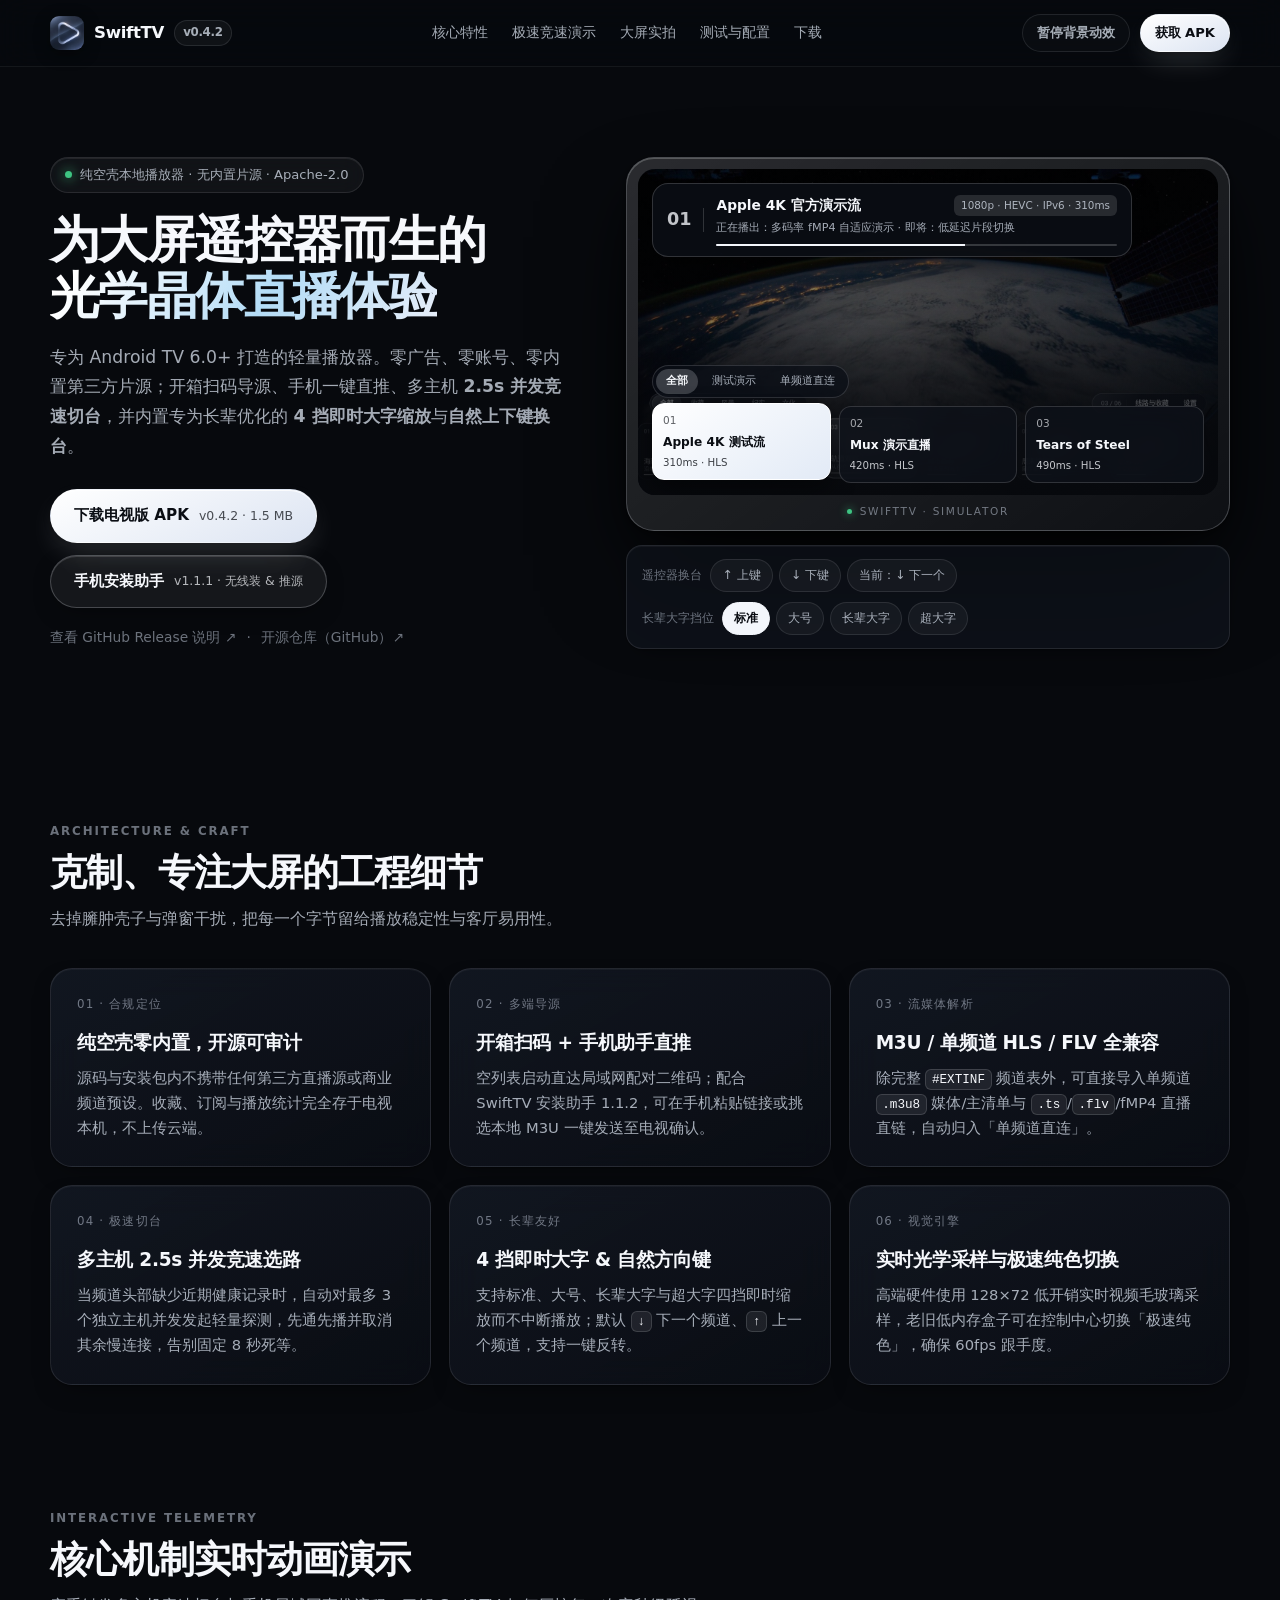
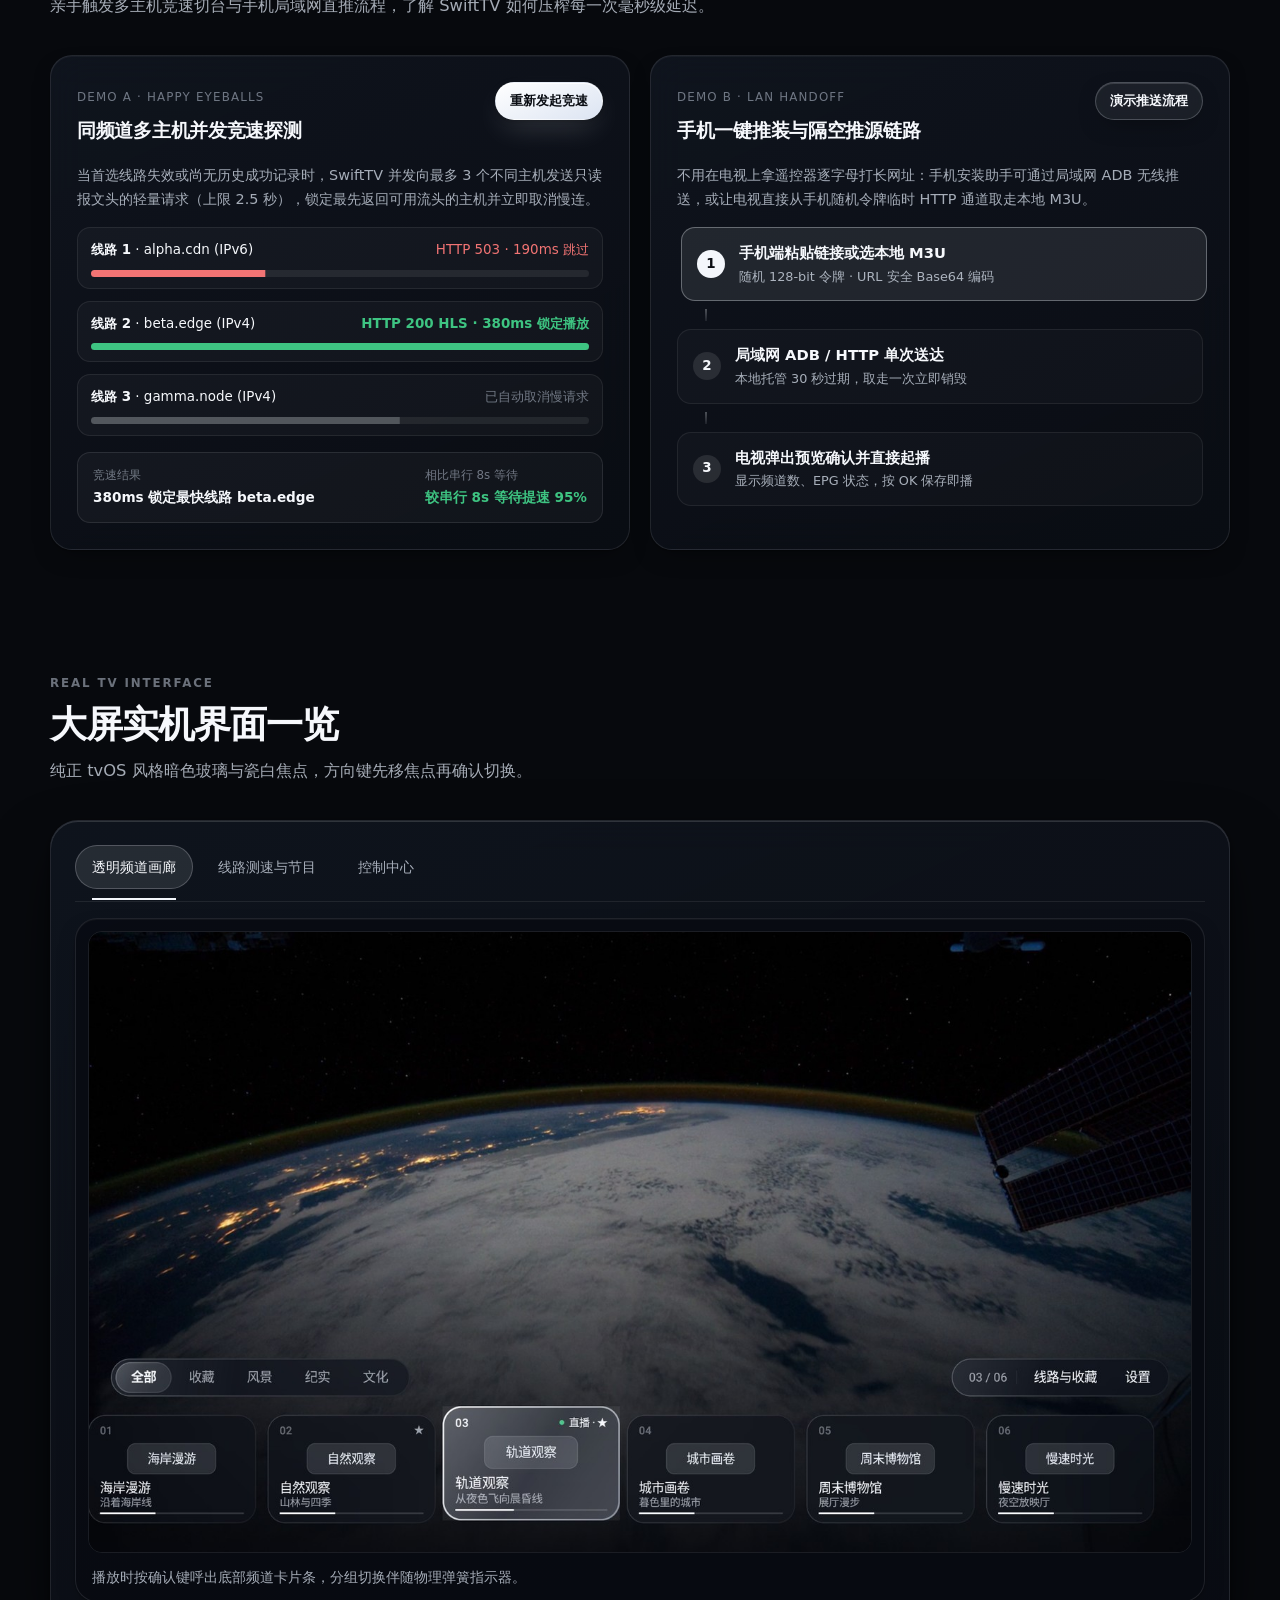
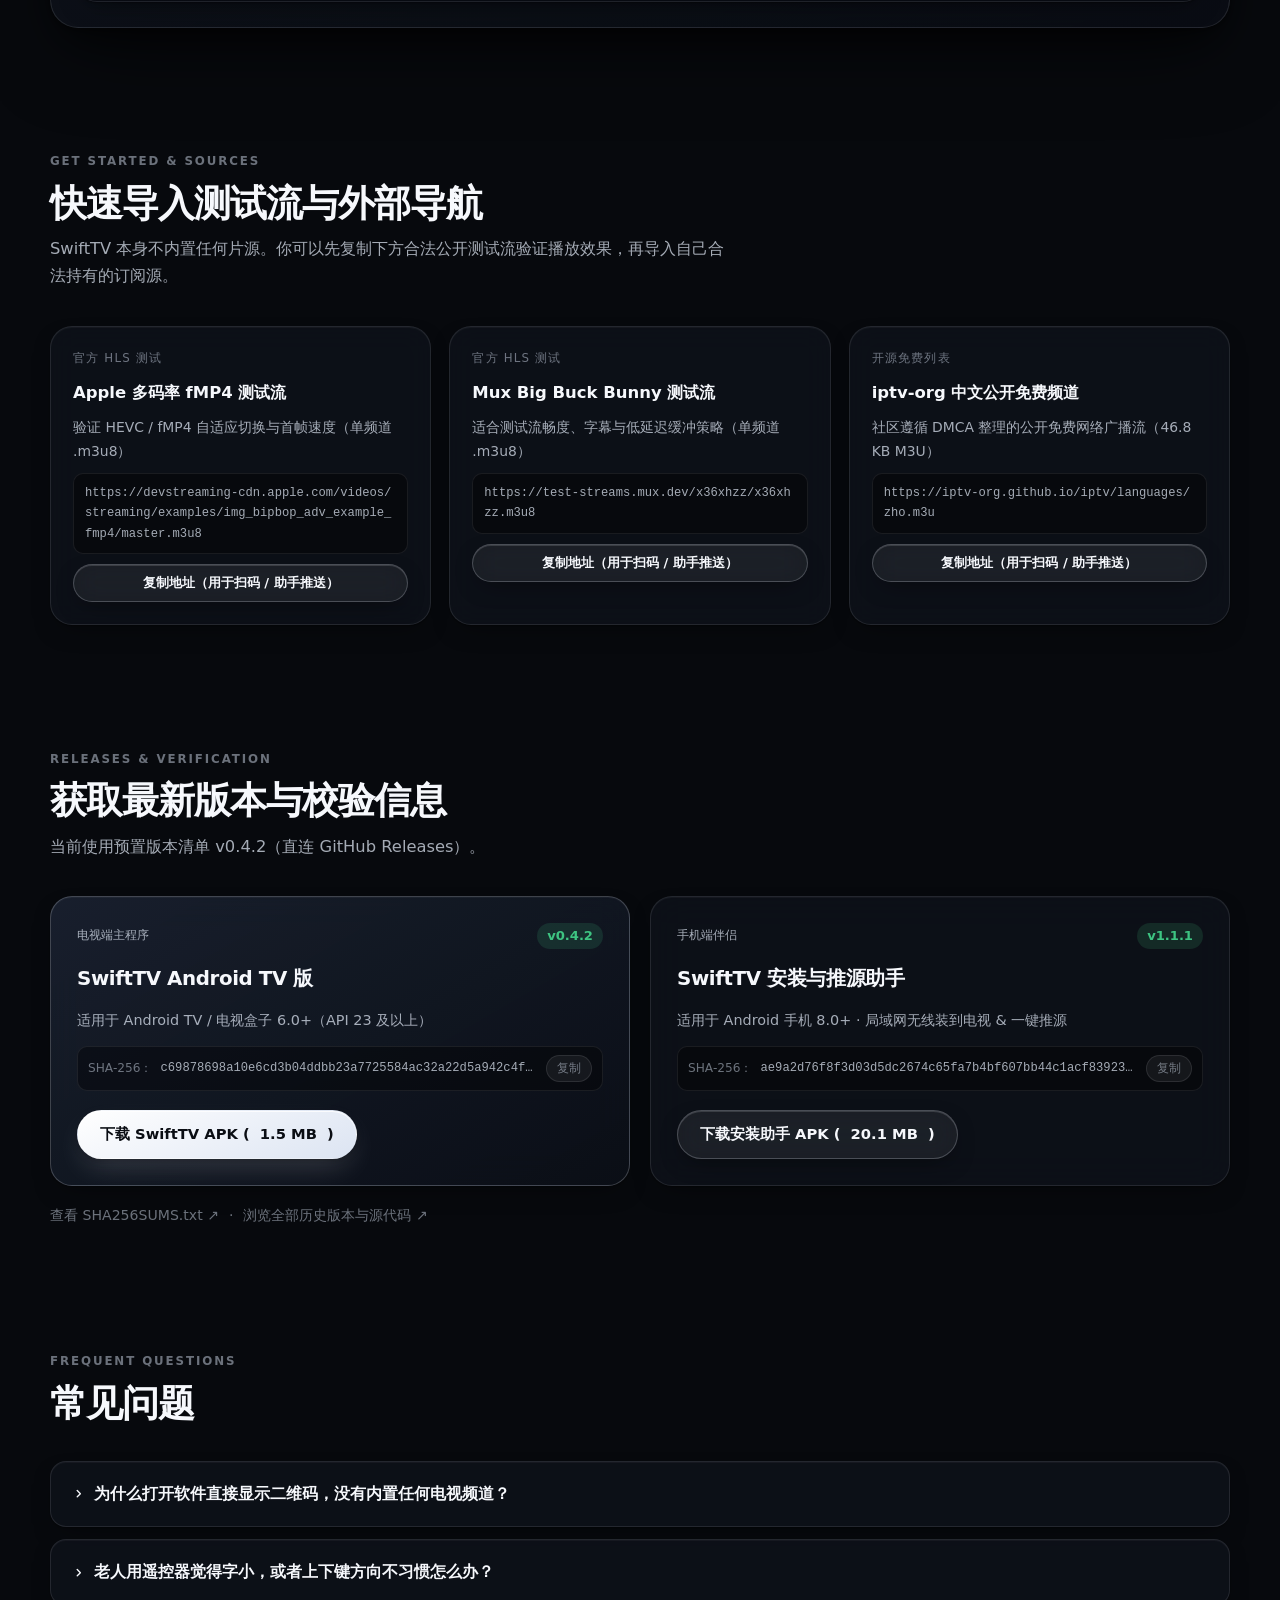
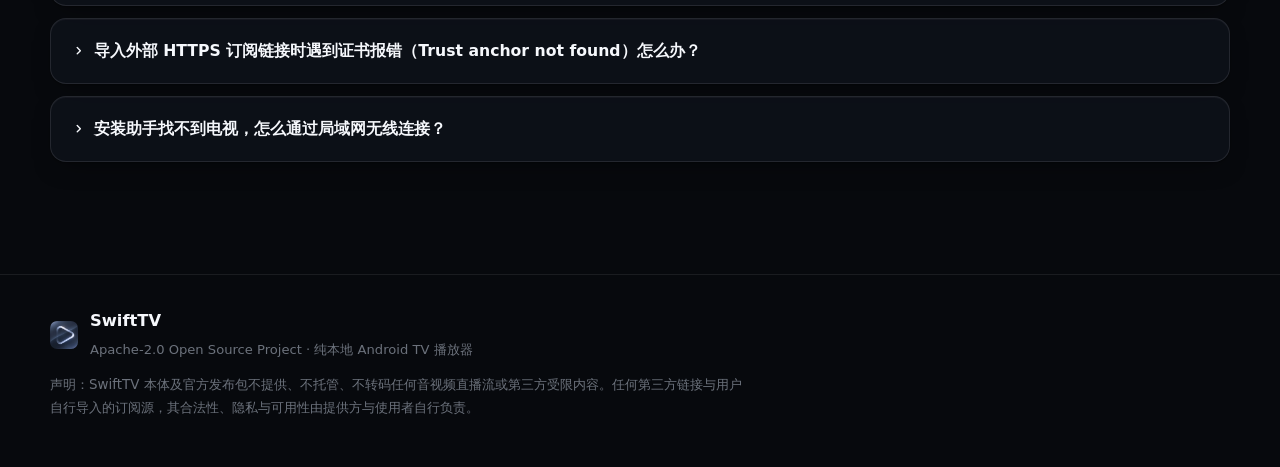
==== index.html @ 730e3c15 "Publish SwiftTV official website (v0.4.2)" ====
<!DOCTYPE html>
<html lang="zh-CN">
<head>
  <meta charset="UTF-8">
  <meta name="viewport" content="width=device-width, initial-scale=1.0">
  <meta name="color-scheme" content="dark">
  <title>SwiftTV · 纯净轻量 Android TV 直播播放器</title>
  <meta name="description" content="SwiftTV 是一款专为电视遥控器设计的纯本地 Android TV 播放器（Apache-2.0），不内置任何片源。支持开箱扫码导源、手机安装助手一键推送、单频道 HLS 与并发竞速极速切台、4 挡长辈大字实时缩放。">
  <link rel="icon" type="image/png" href="assets/img/logo.png">
  <link rel="stylesheet" href="assets/style.css">
</head>
<body>
  <a class="skip-link" href="#main">跳到正文</a>

  <!-- Ambient optical backdrop (compositor-only, subtle film grain + slow aurora, pausable via #motionToggle) -->
  <div class="ambient" aria-hidden="true">
    <div class="ambient-horizon"></div>
    <div class="ambient-grid"></div>
    <div class="orb orb-a"></div>
    <div class="orb orb-b"></div>
    <div class="ambient-noise"></div>
  </div>

  <!-- Shrinking Frosted Top Navigation -->
  <header class="topbar" id="topbar">
    <div class="container topbar-inner">
      <a class="brand" href="#top" aria-label="SwiftTV 首页">
        <img class="brand-logo" src="assets/img/logo.png" width="34" height="34" alt="SwiftTV 标志">
        <span class="brand-name">SwiftTV</span>
        <span class="brand-tag" id="navVersionTag">v0.4.2</span>
      </a>

      <nav class="nav-links" aria-label="主导航">
        <a href="#features">核心特性</a>
        <a href="#engine">极速竞速演示</a>
        <a href="#showcase">大屏实拍</a>
        <a href="#sources">测试与配置</a>
        <a href="#downloads">下载</a>
      </nav>

      <div class="topbar-actions">
        <button type="button" class="btn-ghost btn-sm" id="motionToggle">暂停背景动效</button>
        <a class="btn-porcelain btn-sm sheen-btn magnetic" id="navDownloadBtn" href="#downloads">获取 APK</a>
      </div>
    </div>
  </header>

  <main id="main">
    <!-- Hero + Live Interactive TV Simulator -->
    <section class="hero container" id="top">
      <div class="hero-copy">
        <div class="pill-badge" data-stagger="0">
          <span class="signal-dot" aria-hidden="true"></span>
          <span>纯空壳本地播放器 · 无内置片源 · Apache-2.0</span>
        </div>

        <h1 data-stagger="1">
          为大屏遥控器而生的<br>
          <span class="text-crystal">光学晶体直播体验</span>
        </h1>

        <p class="hero-lead" data-stagger="2">
          专为 Android TV 6.0+ 打造的轻量播放器。零广告、零账号、零内置第三方片源；开箱扫码导源、手机一键直推、多主机 <strong>2.5s 并发竞速切台</strong>，并内置专为长辈优化的 <strong>4 挡即时大字缩放</strong>与<strong>自然上下键换台</strong>。
        </p>

        <div class="hero-cta" data-stagger="3">
          <a class="btn-porcelain btn-lg sheen-btn magnetic" id="heroTvDownload" href="https://github.com/morangse/SwiftTV/releases/download/v0.4.2/SwiftTV-0.4.2.apk">
            <span>下载电视版 APK</span>
            <span class="btn-meta" id="heroTvMeta">v0.4.2 · 1.5 MB</span>
          </a>
          <a class="btn-crystal btn-lg magnetic" id="heroInstallerDownload" href="https://github.com/morangse/SwiftTV/releases/download/v0.4.2/SwiftTV-Installer-1.1.2.apk">
            <span>手机安装助手</span>
            <span class="btn-meta" id="heroInstallerMeta">v1.1.2 · 无线装 &amp; 推源</span>
          </a>
        </div>

        <div class="hero-meta-links" data-stagger="4">
          <a id="heroReleaseLink" href="https://github.com/morangse/SwiftTV/releases/tag/v0.4.2" target="_blank" rel="noopener noreferrer">查看 GitHub Release 说明 ↗</a>
          <span aria-hidden="true">·</span>
          <a href="https://github.com/morangse/SwiftTV" target="_blank" rel="noopener noreferrer">开源仓库（GitHub）↗</a>
        </div>
      </div>

      <!-- Interactive Live TV Cinema Stage -->
      <div class="hero-stage-wrap" data-stagger="5">
        <div class="tv-bezel spotlight-surface tilt-stage" role="region" aria-label="SwiftTV 实时大屏交互模拟器">
          <div class="spotlight-layer" aria-hidden="true"></div>
          <div class="tv-screen" id="tvScreen">
            <img
              class="tv-backdrop-img"
              src="assets/img/channel-gallery.jpg"
              width="1560"
              height="878"
              fetchpriority="high"
              alt="SwiftTV 在 Android TV 播放演示视频时呈现的半透明磨砂界面">
            <div class="tv-scrim" aria-hidden="true"></div>

            <!-- Simulated Live HUD Capsule -->
            <div class="sim-hud" id="simHud" data-font="standard">
              <div class="sim-hud-num" id="simNum">01</div>
              <div class="sim-hud-divider" aria-hidden="true"></div>
              <div class="sim-hud-body">
                <div class="sim-hud-top">
                  <strong class="sim-hud-name" id="simName">Apple 4K 官方演示流</strong>
                  <span class="sim-spec" id="simSpec">1080p · HEVC · IPv6 · 310ms</span>
                </div>
                <div class="sim-hud-sub" id="simProg">正在播出：多码率 fMP4 自适应演示 · 即将：低延迟片段切换</div>
                <div class="sim-progress-track" aria-hidden="true">
                  <div class="sim-progress-fill" id="simProgressFill"></div>
                </div>
              </div>
            </div>

            <!-- Simulated Mini Channel Ribbon -->
            <div class="sim-ribbon" id="simRibbon" data-font="standard">
              <div class="sim-tabs" aria-hidden="true">
                <span class="sim-tab active">全部</span>
                <span>测试演示</span>
                <span>单频道直连</span>
              </div>
              <div class="sim-cards" id="simCards" role="list" aria-label="模拟频道卡片">
                <button type="button" class="sim-card active" data-ch="0">
                  <span class="sim-card-num">01</span>
                  <span class="sim-card-title">Apple 4K 测试流</span>
                  <span class="sim-card-meta">310ms · HLS</span>
                </button>
                <button type="button" class="sim-card" data-ch="1">
                  <span class="sim-card-num">02</span>
                  <span class="sim-card-title">Mux 演示直播</span>
                  <span class="sim-card-meta">420ms · HLS</span>
                </button>
                <button type="button" class="sim-card" data-ch="2">
                  <span class="sim-card-num">03</span>
                  <span class="sim-card-title">Tears of Steel</span>
                  <span class="sim-card-meta">490ms · HLS</span>
                </button>
              </div>
            </div>
          </div>

          <div class="tv-chin" aria-hidden="true">
            <span class="tv-led"></span>
            <span class="tv-brand-mark">SWIFTTV · SIMULATOR</span>
          </div>
        </div>

        <!-- Live Interactive Telemetry Control Deck -->
        <div class="sim-controls" aria-label="模拟器控制面板">
          <div class="sim-ctrl-group">
            <span class="ctrl-label">遥控器换台</span>
            <div class="btn-row">
              <button type="button" class="ctrl-btn" id="simKeyUp" title="模拟遥控器上键">↑ 上键</button>
              <button type="button" class="ctrl-btn" id="simKeyDown" title="模拟遥控器下键">↓ 下键</button>
              <button type="button" class="ctrl-btn subtle" id="simDirToggle">当前：↓ 下一个</button>
            </div>
          </div>

          <div class="sim-ctrl-group">
            <span class="ctrl-label">长辈大字挡位</span>
            <div class="btn-row" role="group" aria-label="选择模拟界面字体大小">
              <button type="button" class="ctrl-btn active" data-font-btn="standard">标准</button>
              <button type="button" class="ctrl-btn" data-font-btn="large">大号</button>
              <button type="button" class="ctrl-btn" data-font-btn="elderly">长辈大字</button>
              <button type="button" class="ctrl-btn" data-font-btn="xlarge">超大字</button>
            </div>
          </div>
        </div>
      </div>
    </section>

    <!-- Bento Grid Features with Pointer Spotlight Reveal -->
    <section class="section container" id="features">
      <div class="section-head" data-reveal>
        <span class="eyebrow">ARCHITECTURE &amp; CRAFT</span>
        <h2>克制、专注大屏的工程细节</h2>
        <p>去掉臃肿壳子与弹窗干扰，把每一个字节留给播放稳定性与客厅易用性。</p>
      </div>

      <div class="bento-grid" id="bentoGrid">
        <article class="bento-card spotlight-surface" data-reveal style="--reveal-delay: 0ms">
          <div class="spotlight-layer" aria-hidden="true"></div>
          <div class="card-index">01 · 合规定位</div>
          <h3>纯空壳零内置，开源可审计</h3>
          <p>源码与安装包内不携带任何第三方直播源或商业频道预设。收藏、订阅与播放统计完全存于电视本机，不上传云端。</p>
        </article>

        <article class="bento-card spotlight-surface" data-reveal style="--reveal-delay: 60ms">
          <div class="spotlight-layer" aria-hidden="true"></div>
          <div class="card-index">02 · 多端导源</div>
          <h3>开箱扫码 + 手机助手直推</h3>
          <p>空列表启动直达局域网配对二维码；配合 SwiftTV 安装助手 1.1.2，可在手机粘贴链接或挑选本地 M3U 一键发送至电视确认。</p>
        </article>

        <article class="bento-card spotlight-surface" data-reveal style="--reveal-delay: 120ms">
          <div class="spotlight-layer" aria-hidden="true"></div>
          <div class="card-index">03 · 流媒体解析</div>
          <h3>M3U / 单频道 HLS / FLV 全兼容</h3>
          <p>除完整 <code class="inline-code">#EXTINF</code> 频道表外，可直接导入单频道 <code class="inline-code">.m3u8</code> 媒体/主清单与 <code class="inline-code">.ts</code>/<code class="inline-code">.flv</code>/fMP4 直播直链，自动归入「单频道直连」。</p>
        </article>

        <article class="bento-card spotlight-surface" data-reveal style="--reveal-delay: 180ms">
          <div class="spotlight-layer" aria-hidden="true"></div>
          <div class="card-index">04 · 极速切台</div>
          <h3>多主机 2.5s 并发竞速选路</h3>
          <p>当频道头部缺少近期健康记录时，自动对最多 3 个独立主机并发发起轻量探测，先通先播并取消其余慢连接，告别固定 8 秒死等。</p>
        </article>

        <article class="bento-card spotlight-surface" data-reveal style="--reveal-delay: 240ms">
          <div class="spotlight-layer" aria-hidden="true"></div>
          <div class="card-index">05 · 长辈友好</div>
          <h3>4 挡即时大字 &amp; 自然方向键</h3>
          <p>支持标准、大号、长辈大字与超大字四挡即时缩放而不中断播放；默认 <kbd class="inline-kbd">↓</kbd> 下一个频道、<kbd class="inline-kbd">↑</kbd> 上一个频道，支持一键反转。</p>
        </article>

        <article class="bento-card spotlight-surface" data-reveal style="--reveal-delay: 300ms">
          <div class="spotlight-layer" aria-hidden="true"></div>
          <div class="card-index">06 · 视觉引擎</div>
          <h3>实时光学采样与极速纯色切换</h3>
          <p>高端硬件使用 128×72 低开销实时视频毛玻璃采样，老旧低内存盒子可在控制中心切换「极速纯色」，确保 60fps 跟手度。</p>
        </article>
      </div>
    </section>

    <!-- Interactive Telemetry Tech Demos -->
    <section class="section container" id="engine">
      <div class="section-head" data-reveal>
        <span class="eyebrow">INTERACTIVE TELEMETRY</span>
        <h2>核心机制实时动画演示</h2>
        <p>亲手触发多主机竞速切台与手机局域网直推流程，了解 SwiftTV 如何压榨每一次毫秒级延迟。</p>
      </div>

      <div class="tech-grid">
        <!-- Demo A: Parallel Race Failover -->
        <div class="tech-card spotlight-surface" data-reveal style="--reveal-delay: 0ms">
          <div class="spotlight-layer" aria-hidden="true"></div>
          <div class="tech-card-head">
            <div>
              <span class="card-index">DEMO A · HAPPY EYEBALLS</span>
              <h3>同频道多主机并发竞速探测</h3>
            </div>
            <button type="button" class="btn-porcelain btn-sm sheen-btn" id="runRaceBtn">重新发起竞速</button>
          </div>
          <p class="tech-desc">当首选线路失效或尚无历史成功记录时，SwiftTV 并发向最多 3 个不同主机发送只读报文头的轻量请求（上限 2.5 秒），锁定最先返回可用流头的主机并立即取消慢连。</p>

          <div class="race-lanes" id="raceLanes" aria-live="polite">
            <div class="race-lane" data-host="host1">
              <div class="lane-meta">
                <span><strong>线路 1</strong> · alpha.cdn (IPv6)</span>
                <span class="lane-status" id="laneStatus0">待触发</span>
              </div>
              <div class="lane-bar"><div class="lane-fill" id="laneFill0"></div></div>
            </div>
            <div class="race-lane" data-host="host2">
              <div class="lane-meta">
                <span><strong>线路 2</strong> · beta.edge (IPv4)</span>
                <span class="lane-status" id="laneStatus1">待触发</span>
              </div>
              <div class="lane-bar"><div class="lane-fill" id="laneFill1"></div></div>
            </div>
            <div class="race-lane" data-host="host3">
              <div class="lane-meta">
                <span><strong>线路 3</strong> · gamma.node (IPv4)</span>
                <span class="lane-status" id="laneStatus2">待触发</span>
              </div>
              <div class="lane-bar"><div class="lane-fill" id="laneFill2"></div></div>
            </div>
          </div>

          <div class="race-summary" id="raceSummary">
            <div><span>竞速结果</span><strong id="raceResultText">点击右上角演示 2.5s 并发测通</strong></div>
            <div><span>相比串行 8s 等待</span><strong class="emerald" id="raceSavedText">最多省下 7s+</strong></div>
          </div>
        </div>

        <!-- Demo B: Phone-to-TV Wireless Push Flow -->
        <div class="tech-card spotlight-surface" data-reveal style="--reveal-delay: 90ms">
          <div class="spotlight-layer" aria-hidden="true"></div>
          <div class="tech-card-head">
            <div>
              <span class="card-index">DEMO B · LAN HANDOFF</span>
              <h3>手机一键推装与隔空推源链路</h3>
            </div>
            <button type="button" class="btn-crystal btn-sm" id="runPushBtn">演示推送流程</button>
          </div>
          <p class="tech-desc">不用在电视上拿遥控器逐字母打长网址：手机安装助手可通过局域网 ADB 无线推送，或让电视直接从手机随机令牌临时 HTTP 通道取走本地 M3U。</p>

          <div class="handoff-steps" id="handoffSteps">
            <div class="handoff-node active" data-step="0">
              <span class="node-num">1</span>
              <div>
                <strong>手机端粘贴链接或选本地 M3U</strong>
                <span>随机 128-bit 令牌 · URL 安全 Base64 编码</span>
              </div>
            </div>
            <div class="handoff-connector" aria-hidden="true"><div class="packet-pulse" id="packetPulse"></div></div>
            <div class="handoff-node" data-step="1">
              <span class="node-num">2</span>
              <div>
                <strong>局域网 ADB / HTTP 单次送达</strong>
                <span>本地托管 30 秒过期，取走一次立即销毁</span>
              </div>
            </div>
            <div class="handoff-connector" aria-hidden="true"></div>
            <div class="handoff-node" data-step="2">
              <span class="node-num">3</span>
              <div>
                <strong>电视弹出预览确认并直接起播</strong>
                <span>显示频道数、EPG 状态，按 OK 保存即播</span>
              </div>
            </div>
          </div>
        </div>
      </div>
    </section>

    <!-- Real TV Screenshots Showcase with Spotlight Border + 3D Depth Tilt -->
    <section class="section container" id="showcase">
      <div class="section-head" data-reveal>
        <span class="eyebrow">REAL TV INTERFACE</span>
        <h2>大屏实机界面一览</h2>
        <p>纯正 tvOS 风格暗色玻璃与瓷白焦点，方向键先移焦点再确认切换。</p>
      </div>

      <div class="showcase-shell" data-reveal>
        <div class="showcase-tabs" role="tablist" aria-label="界面实拍视图切换">
          <button type="button" class="tab-btn" role="tab" aria-selected="true" id="tab-gallery" data-panel="panel-gallery">透明频道画廊</button>
          <button type="button" class="tab-btn" role="tab" aria-selected="false" id="tab-details" data-panel="panel-details">线路测速与节目</button>
          <button type="button" class="tab-btn" role="tab" aria-selected="false" id="tab-control" data-panel="panel-control">控制中心</button>
        </div>

        <div class="showcase-panels">
          <div class="showcase-panel is-active" role="tabpanel" id="panel-gallery" aria-labelledby="tab-gallery" tabindex="0">
            <figure class="showcase-frame spotlight-surface tilt-stage">
              <div class="spotlight-layer" aria-hidden="true"></div>
              <div class="showcase-media">
                <img src="assets/img/channel-gallery.jpg" width="1560" height="878" loading="lazy" alt="SwiftTV 底部半透明频道画廊实拍">
              </div>
              <figcaption>播放时按确认键呼出底部频道卡片条，分组切换伴随物理弹簧指示器。</figcaption>
            </figure>
          </div>
          <div class="showcase-panel" role="tabpanel" id="panel-details" aria-labelledby="tab-details" hidden="until-found">
            <figure class="showcase-frame spotlight-surface tilt-stage">
              <div class="spotlight-layer" aria-hidden="true"></div>
              <div class="showcase-media">
                <img src="assets/img/channel-details.jpg" width="1560" height="878" fetchpriority="low" loading="lazy" alt="SwiftTV 频道线路状态与手动测速界面">
              </div>
              <figcaption>查看同一频道下的 IPv6 / IPv4 备用线路健康度，支持一键静音逐条测速与收藏。</figcaption>
            </figure>
          </div>
          <div class="showcase-panel" role="tabpanel" id="panel-control" aria-labelledby="tab-control" hidden="until-found">
            <figure class="showcase-frame spotlight-surface tilt-stage">
              <div class="spotlight-layer" aria-hidden="true"></div>
              <div class="showcase-media">
                <img src="assets/img/control-center.jpg" width="1560" height="878" fetchpriority="low" loading="lazy" alt="SwiftTV 右侧控制中心设置界面">
              </div>
              <figcaption>集中管理路由策略、上下键方向、长辈大字挡位、手机扫码入口、EPG 与脱敏诊断。</figcaption>
            </figure>
          </div>
        </div>
      </div>
    </section>

    <!-- Sources, Official Test Streams & Configurable External Portal -->
    <section class="section container" id="sources">
      <div class="section-head" data-reveal>
        <span class="eyebrow">GET STARTED &amp; SOURCES</span>
        <h2>快速导入测试流与外部导航</h2>
        <p>SwiftTV 本身不内置任何片源。你可以先复制下方合法公开测试流验证播放效果，再导入自己合法持有的订阅源。</p>
      </div>

      <div class="streams-grid" id="streamsGrid"></div>

      <!-- External Portal Slot (Rendered cleanly from site-config.js when configured) -->
      <div id="externalPortalMount"></div>
    </section>

    <!-- Dynamic GitHub Releases Download Center -->
    <section class="section container" id="downloads">
      <div class="section-head" data-reveal>
        <span class="eyebrow">RELEASES &amp; VERIFICATION</span>
        <h2>获取最新版本与校验信息</h2>
        <p id="releaseStatusNote">正在从 GitHub Releases 核对最新公开版本…</p>
      </div>

      <div class="download-grid">
        <div class="download-card featured spotlight-surface" data-reveal style="--reveal-delay: 0ms">
          <div class="spotlight-layer" aria-hidden="true"></div>
          <div class="dl-head">
            <span class="dl-tag" id="dlTvTag">电视端主程序</span>
            <span class="dl-ver" id="dlTvVersion">v0.4.2</span>
          </div>
          <h3>SwiftTV Android TV 版</h3>
          <p class="dl-req">适用于 Android TV / 电视盒子 6.0+（API 23 及以上）</p>
          <div class="dl-checksum">
            <span>SHA-256：</span>
            <code id="dlTvSha">c69878698a10e6cd3b04ddbb23a7725584ac32a22d5a942c4f4a16f5f702dafb</code>
            <button type="button" class="copy-mini" id="copyTvSha">复制</button>
          </div>
          <div class="dl-actions">
            <a class="btn-porcelain sheen-btn magnetic" id="dlTvBtn" href="https://github.com/morangse/SwiftTV/releases/download/v0.4.2/SwiftTV-0.4.2.apk">下载 SwiftTV APK (<span id="dlTvSize">1.5 MB</span>)</a>
          </div>
        </div>

        <div class="download-card spotlight-surface" data-reveal style="--reveal-delay: 90ms">
          <div class="spotlight-layer" aria-hidden="true"></div>
          <div class="dl-head">
            <span class="dl-tag">手机端伴侣</span>
            <span class="dl-ver" id="dlInstVersion">v1.1.2</span>
          </div>
          <h3>SwiftTV 安装与推源助手</h3>
          <p class="dl-req">适用于 Android 手机 8.0+ · 局域网无线装到电视 &amp; 一键推源</p>
          <div class="dl-checksum">
            <span>SHA-256：</span>
            <code id="dlInstSha">ae9a2d76f8f3d03d5dc2674c65fa7b4bf607bb44c1acf83923b36a1214e3cb1e</code>
            <button type="button" class="copy-mini" id="copyInstSha">复制</button>
          </div>
          <div class="dl-actions">
            <a class="btn-crystal magnetic" id="dlInstBtn" href="https://github.com/morangse/SwiftTV/releases/download/v0.4.2/SwiftTV-Installer-1.1.2.apk">下载安装助手 APK (<span id="dlInstSize">20.1 MB</span>)</a>
          </div>
        </div>
      </div>

      <div class="checksum-bar" data-reveal>
        <a id="dlChecksumsLink" href="https://github.com/morangse/SwiftTV/releases/download/v0.4.2/SHA256SUMS.txt" target="_blank" rel="noopener noreferrer">查看 SHA256SUMS.txt ↗</a>
        <span aria-hidden="true">·</span>
        <a id="dlAllReleasesLink" href="https://github.com/morangse/SwiftTV/releases" target="_blank" rel="noopener noreferrer">浏览全部历史版本与源代码 ↗</a>
      </div>
    </section>

    <!-- Accessible FAQ Accordion -->
    <section class="section container accordion" id="faq" aria-labelledby="faq-heading">
      <div class="section-head" data-reveal>
        <span class="eyebrow">FREQUENT QUESTIONS</span>
        <h2 id="faq-heading">常见问题</h2>
      </div>

      <div class="faq-list" data-reveal>
        <details>
          <summary>为什么打开软件直接显示二维码，没有内置任何电视频道？</summary>
          <div class="faq-body">
            自 SwiftTV 0.4.0 起软件严格保持纯本地空壳播放器定位，不内置、不预置、不分发任何第三方源。你可以手机连接同一 Wi-Fi 扫屏幕二维码，或使用「SwiftTV 安装助手」直接把自己的 M3U / .m3u8 源推送到电视。
          </div>
        </details>

        <details>
          <summary>老人用遥控器觉得字小，或者上下键方向不习惯怎么办？</summary>
          <div class="faq-body">
            按菜单键或画廊右上角进入「控制中心 → 播放与画面体验」，可以直接把「界面字体大小」调成「大号 / 长辈大字 / 超大字」（即时生效不断播），也能在「上下键换台方向」一键切换 <kbd class="inline-kbd">↓</kbd> / <kbd class="inline-kbd">↑</kbd> 顺序。
          </div>
        </details>

        <details>
          <summary>导入外部 HTTPS 订阅链接时遇到证书报错（Trust anchor not found）怎么办？</summary>
          <div class="faq-body">
            这常见于年份较久的 Android 6–9 电视固件系统缺少较新的公共根证书（如 Let's Encrypt），或电视系统时间未自动同步。建议先确认电视日期时间准确，或直接在手机端下载该 <code class="inline-code">.m3u</code> 后通过配对页面的「本地 M3U 文件」上传给电视。
          </div>
        </details>

        <details>
          <summary>安装助手找不到电视，怎么通过局域网无线连接？</summary>
          <div class="faq-body">
            请确认手机和电视在同一局域网且路由器关闭了 AP 隔离；然后在电视「设置 → 关于 → 连续点击版本号 7 次」进入开发者选项并开启「USB 调试 / 网络调试」。Android 11+ 电视还可使用安装助手里的「无线调试配对」输入 6 位配对码直连。
          </div>
        </details>
      </div>
    </section>
  </main>

  <footer class="footer">
    <div class="container footer-inner">
      <div class="footer-brand">
        <img src="assets/img/logo.png" width="28" height="28" loading="lazy" alt="SwiftTV">
        <div>
          <strong>SwiftTV</strong>
          <span>Apache-2.0 Open Source Project · 纯本地 Android TV 播放器</span>
        </div>
      </div>
      <p class="footer-legal">
        声明：SwiftTV 本体及官方发布包不提供、不托管、不转码任何音视频直播流或第三方受限内容。任何第三方链接与用户自行导入的订阅源，其合法性、隐私与可用性由提供方与使用者自行负责。
      </p>
    </div>
  </footer>

  <div class="toast" id="toast" role="status" aria-live="polite"></div>

  <script src="site-config.js"></script>
  <script src="assets/app.js"></script>
</body>
</html>
---- assets/style.css ----
/* SwiftTV Obsidian Optical Crystal & Porcelain Studio Design System */
@property --inner-size {
  syntax: "<length-percentage>";
  inherits: true;
  initial-value: 0px;
}

@property --outer-size {
  syntax: "<length-percentage>";
  inherits: true;
  initial-value: 0px;
}

:root {
  --bg: #07090d;
  --bg-elevated: #0d1119;
  --surface: rgba(16, 20, 29, 0.66);
  --surface-strong: rgba(20, 26, 38, 0.84);
  --stroke: rgba(240, 246, 255, 0.1);
  --stroke-strong: rgba(240, 246, 255, 0.22);
  --rim-highlight: rgba(255, 255, 255, 0.14);
  --ink: #f6f8fc;
  --muted: rgba(226, 234, 246, 0.72);
  --subtle: rgba(218, 228, 244, 0.48);
  --porcelain: #f3f6fb;
  --porcelain-ink: #0a0d13;
  --emerald: #3ec482;
  --emerald-soft: rgba(62, 196, 130, 0.15);
  --danger: #f27474;
  --radius-xl: 28px;
  --radius-lg: 22px;
  --radius-md: 16px;
  --radius-pill: 999px;
  --ease-out-expo: cubic-bezier(0.16, 1, 0.3, 1);
  --in-oklab: ;

  /* Layered diffused shadows for realistic elevation */
  --shadow-card:
    0 1px 0 rgba(255, 255, 255, 0.04) inset,
    0 1px 2px rgba(0, 0, 0, 0.36),
    0 10px 26px -12px rgba(0, 0, 0, 0.56);
  --shadow-elevated:
    0 1px 0 var(--rim-highlight) inset,
    0 2px 6px rgba(0, 0, 0, 0.38),
    0 18px 42px -14px rgba(0, 0, 0, 0.68),
    0 36px 84px -24px rgba(0, 0, 0, 0.62);
  --shadow-bezel:
    0 1px 0 rgba(255, 255, 255, 0.22) inset,
    0 2px 6px rgba(0, 0, 0, 0.45),
    0 24px 60px -12px rgba(0, 0, 0, 0.72),
    0 52px 110px -28px rgba(0, 0, 0, 0.76);
}

@supports (background: linear-gradient(in oklab, white, black)) {
  :root {
    --in-oklab: in oklab;
  }
}

*,
*::before,
*::after {
  box-sizing: border-box;
}

html {
  scroll-behavior: smooth;
  scroll-padding-top: 84px;
  background: var(--bg);
  color: var(--ink);
  font-family: -apple-system, BlinkMacSystemFont, "SF Pro Display", "Segoe UI", "PingFang SC", "Microsoft YaHei", system-ui, sans-serif;
  -webkit-font-smoothing: antialiased;
  text-rendering: optimizeLegibility;
}

body {
  margin: 0;
  min-height: 100vh;
  background: var(--bg);
  color: var(--ink);
  font-size: clamp(0.9375rem, 0.9rem + 0.18vw, 1.02rem);
  line-height: 1.68;
  overflow-x: clip;
}

a {
  color: inherit;
  text-decoration: none;
}

button {
  font: inherit;
  color: inherit;
  cursor: pointer;
}

img {
  max-width: 100%;
  height: auto;
  display: block;
}

.inline-code,
.inline-kbd {
  display: inline-block;
  padding: 0.08em 0.44em;
  border-radius: 6px;
  font-size: 0.86em;
  line-height: 1.35;
  background: rgba(244, 248, 255, 0.08);
  border: 1px solid rgba(244, 248, 255, 0.14);
  color: var(--ink);
  font-family: ui-monospace, SFMono-Regular, Menlo, Consolas, monospace;
}

:focus-visible {
  outline: 2px solid var(--porcelain);
  outline-offset: 3px;
}

.skip-link {
  position: absolute;
  left: -9999px;
  top: 8px;
  z-index: 999;
  padding: 10px 16px;
  border-radius: var(--radius-pill);
  background: var(--porcelain);
  color: var(--porcelain-ink);
  font-weight: 600;
}

.skip-link:focus {
  left: 16px;
}

.container {
  width: min(1180px, calc(100% - 40px));
  margin-inline: auto;
}

/* Ambient optical atmosphere: horizon sheen + soft radial glows + ultra-subtle film noise */
.ambient {
  position: fixed;
  inset: 0;
  z-index: -1;
  pointer-events: none;
  overflow: hidden;
  isolation: isolate;
}

.ambient-horizon {
  position: absolute;
  inset: 0;
  background:
    radial-gradient(ellipse 75% 42% at 50% -6%, rgba(168, 216, 244, 0.11), transparent 72%),
    radial-gradient(ellipse 55% 36% at 85% 24%, rgba(62, 196, 130, 0.06), transparent 70%);
}

.ambient-grid {
  position: absolute;
  inset: 0;
  background-image:
    linear-gradient(to right, rgba(240, 246, 255, 0.028) 1px, transparent 1px),
    linear-gradient(to bottom, rgba(240, 246, 255, 0.028) 1px, transparent 1px);
  background-size: 72px 72px;
  mask-image: radial-gradient(ellipse 80% 60% at 50% 18%, black, transparent 78%);
  -webkit-mask-image: radial-gradient(ellipse 80% 60% at 50% 18%, black, transparent 78%);
}

.ambient-noise {
  position: absolute;
  inset: 0;
  opacity: 0.032;
  mix-blend-mode: overlay;
  background-image: url("data:image/svg+xml,%3Csvg xmlns='http://www.w3.org/2000/svg' width='180' height='180' viewBox='0 0 180 180'%3E%3Cfilter id='n'%3E%3CfeTurbulence type='fractalNoise' baseFrequency='0.85' numOctaves='3' stitchTiles='stitch'/%3E%3C/filter%3E%3Crect width='100%25' height='100%25' filter='url(%23n)'/%3E%3C/svg%3E");
}

.orb {
  position: absolute;
  border-radius: 50%;
  filter: blur(96px);
  opacity: 0.36;
  will-change: transform;
}

.orb-a {
  width: 600px;
  height: 440px;
  top: -150px;
  left: -100px;
  background: radial-gradient(circle, rgba(168, 216, 244, 0.22), transparent 70%);
}

.orb-b {
  width: 540px;
  height: 460px;
  top: 10%;
  right: -140px;
  background: radial-gradient(circle, rgba(62, 196, 130, 0.14), transparent 70%);
}

@media (prefers-reduced-motion: no-preference) {
  .orb-a {
    animation: driftA 20s ease-in-out infinite alternate;
  }
  .orb-b {
    animation: driftB 24s ease-in-out infinite alternate;
  }

  /* Subtle decorative scroll parallax on ambient horizon */
  @supports ((animation-timeline: scroll()) and (animation-range: 0% 100%)) {
    @keyframes horizon-parallax {
      from { transform: translate3d(0, 0, 0); }
      to { transform: translate3d(0, -72px, 0); }
    }
    .ambient-horizon {
      animation: horizon-parallax auto linear both;
      animation-timeline: scroll(block root);
      animation-range: 0% 100%;
    }
  }
}

html.motion-paused .orb,
html.motion-paused .ambient-horizon {
  animation-play-state: paused !important;
}

@keyframes driftA {
  from { transform: translate3d(0, 0, 0) scale(1); }
  to { transform: translate3d(54px, 32px, 0) scale(1.06); }
}

@keyframes driftB {
  from { transform: translate3d(0, 0, 0) scale(1); }
  to { transform: translate3d(-48px, 42px, 0) scale(0.95); }
}

/* Shrinking Frosted Topbar */
.topbar {
  position: sticky;
  top: 0;
  z-index: 40;
  backdrop-filter: blur(16px) saturate(135%);
  -webkit-backdrop-filter: blur(16px) saturate(135%);
  background: rgba(7, 9, 13, 0.56);
  border-bottom: 1px solid rgba(255, 255, 255, 0.06);
  transition:
    background-color 0.38s var(--ease-out-expo),
    backdrop-filter 0.38s var(--ease-out-expo),
    border-color 0.38s var(--ease-out-expo),
    box-shadow 0.38s var(--ease-out-expo);
}

.topbar.is-scrolled {
  background: rgba(7, 9, 13, 0.84);
  backdrop-filter: blur(26px) saturate(165%);
  -webkit-backdrop-filter: blur(26px) saturate(165%);
  border-bottom-color: rgba(240, 246, 255, 0.14);
  box-shadow:
    0 1px 0 rgba(255, 255, 255, 0.06) inset,
    0 12px 34px -10px rgba(0, 0, 0, 0.72);
}

.topbar-inner {
  padding: 14px 0;
  display: flex;
  align-items: center;
  justify-content: space-between;
  gap: 16px;
  transition: padding 0.38s var(--ease-out-expo);
}

.topbar.is-scrolled .topbar-inner {
  padding: 9px 0;
}

.brand {
  display: inline-flex;
  align-items: center;
  gap: 10px;
  font-weight: 700;
  letter-spacing: -0.02em;
  flex-shrink: 0;
}

.brand-logo {
  border-radius: 9px;
  box-shadow: 0 4px 16px rgba(0, 0, 0, 0.45);
  transition: transform 0.35s var(--ease-out-expo);
}

.topbar.is-scrolled .brand-logo {
  transform: scale(0.92);
}

.brand-name {
  font-size: 1.04rem;
}

.brand-tag {
  font-size: 0.74rem;
  font-variant-numeric: tabular-nums;
  padding: 2px 8px;
  border-radius: var(--radius-pill);
  border: 1px solid var(--stroke);
  color: var(--muted);
  background: rgba(255, 255, 255, 0.045);
}

.nav-links {
  display: flex;
  align-items: center;
  gap: 24px;
  font-size: 0.89rem;
  color: var(--muted);
}

.nav-links a {
  position: relative;
  padding: 4px 0;
  transition: color 0.24s var(--ease-out-expo);
}

.nav-links a::after {
  content: "";
  position: absolute;
  left: 0;
  right: 0;
  bottom: 0;
  height: 1px;
  background: var(--porcelain);
  transform: scaleX(0);
  transform-origin: center;
  opacity: 0.75;
  transition: transform 0.32s var(--ease-out-expo);
}

.nav-links a:hover {
  color: var(--ink);
}

.nav-links a:hover::after {
  transform: scaleX(1);
}

.topbar-actions {
  display: flex;
  align-items: center;
  gap: 10px;
  flex-shrink: 0;
}

/* Tactile Porcelain & Crystal Buttons + Specular Sheen + Magnetic Pull */
.btn-porcelain,
.btn-crystal,
.btn-ghost {
  position: relative;
  overflow: hidden;
  display: inline-flex;
  align-items: center;
  justify-content: center;
  gap: 10px;
  border-radius: var(--radius-pill);
  font-weight: 600;
  border: 1px solid transparent;
  transform: translate3d(var(--mx, 0px), var(--my, 0px), 0);
  transition:
    transform 0.32s var(--ease-out-expo),
    background-color 0.25s var(--ease-out-expo),
    border-color 0.25s var(--ease-out-expo),
    box-shadow 0.32s var(--ease-out-expo),
    color 0.22s ease;
}

.btn-porcelain {
  background: linear-gradient(155deg var(--in-oklab), #ffffff, #dce4f2);
  color: var(--porcelain-ink);
  box-shadow:
    0 1px 0 rgba(255, 255, 255, 0.8) inset,
    0 2px 6px rgba(0, 0, 0, 0.25),
    0 12px 30px -8px rgba(243, 246, 251, 0.22);
}

.btn-porcelain:hover {
  transform: translate3d(var(--mx, 0px), calc(var(--my, 0px) - 1.5px), 0);
  box-shadow:
    0 1px 0 rgba(255, 255, 255, 0.9) inset,
    0 4px 10px rgba(0, 0, 0, 0.3),
    0 18px 38px -8px rgba(243, 246, 251, 0.3);
}

.sheen-btn::after {
  content: "";
  position: absolute;
  inset: -40% -20%;
  background: linear-gradient(115deg, transparent 36%, rgba(255, 255, 255, 0.55) 50%, transparent 64%);
  transform: translateX(-115%);
  pointer-events: none;
}

@media (prefers-reduced-motion: no-preference) {
  .sheen-btn:hover::after {
    transform: translateX(115%);
    transition: transform 0.72s var(--ease-out-expo);
  }
}

.btn-crystal {
  background: rgba(244, 248, 255, 0.06);
  border-color: var(--stroke-strong);
  color: var(--ink);
  backdrop-filter: blur(14px);
  -webkit-backdrop-filter: blur(14px);
  box-shadow:
    0 1px 0 var(--rim-highlight) inset,
    0 8px 24px -10px rgba(0, 0, 0, 0.52);
}

.btn-crystal:hover {
  background: rgba(244, 248, 255, 0.13);
  border-color: rgba(244, 248, 255, 0.34);
  transform: translate3d(var(--mx, 0px), calc(var(--my, 0px) - 1.5px), 0);
}

.btn-ghost {
  background: rgba(255, 255, 255, 0.02);
  border-color: var(--stroke);
  color: var(--muted);
}

.btn-ghost:hover {
  color: var(--ink);
  border-color: var(--stroke-strong);
  background: rgba(255, 255, 255, 0.05);
}

.btn-porcelain:active,
.btn-crystal:active,
.btn-ghost:active,
.ctrl-btn:active,
.copy-mini:active {
  transform: scale(0.98) !important;
}

.btn-sm {
  padding: 7px 14px;
  font-size: 0.82rem;
}

.btn-lg {
  padding: 13px 23px;
  font-size: 0.95rem;
}

.btn-meta {
  font-size: 0.78rem;
  font-weight: 500;
  opacity: 0.72;
  font-variant-numeric: tabular-nums;
}

@media (prefers-reduced-motion: reduce) {
  .btn-porcelain:hover,
  .btn-crystal:hover,
  .btn-porcelain:active,
  .btn-crystal:active,
  .btn-ghost:active {
    transform: none !important;
  }
}

/* Hero Staggered Entrance + Scroll One-Shot Reveal (progressive enhancement: visible by default without js-motion) */
@media (prefers-reduced-motion: no-preference) {
  html.js-motion [data-stagger] {
    opacity: 0;
    transform: translateY(20px);
    filter: blur(6px);
    transition:
      opacity 0.78s var(--ease-out-expo),
      transform 0.78s var(--ease-out-expo),
      filter 0.78s var(--ease-out-expo);
    transition-delay: calc(var(--stagger-i, 0) * 75ms);
  }

  html.js-motion.hero-ready [data-stagger] {
    opacity: 1;
    transform: translateY(0);
    filter: blur(0);
  }

  html.js-motion [data-reveal] {
    opacity: 0;
    transform: translateY(22px);
    filter: blur(5px);
    transition:
      opacity 0.82s var(--ease-out-expo),
      transform 0.82s var(--ease-out-expo),
      filter 0.82s var(--ease-out-expo);
    transition-delay: var(--reveal-delay, 0ms);
  }

  html.js-motion [data-reveal].is-visible {
    opacity: 1;
    transform: translateY(0);
    filter: blur(0);
  }
}

/* Hero Section */
.hero {
  padding: clamp(54px, 7vw, 92px) 0 clamp(40px, 5vw, 64px);
  display: grid;
  grid-template-columns: minmax(0, 1fr) minmax(0, 1.15fr);
  gap: clamp(30px, 4vw, 52px);
  align-items: center;
}

.pill-badge {
  display: inline-flex;
  align-items: center;
  gap: 8px;
  padding: 6px 14px;
  border-radius: var(--radius-pill);
  border: 1px solid var(--stroke);
  background: rgba(244, 248, 255, 0.045);
  backdrop-filter: blur(12px);
  color: var(--muted);
  font-size: 0.82rem;
  box-shadow: 0 1px 0 rgba(255, 255, 255, 0.08) inset;
}

.signal-dot {
  width: 7px;
  height: 7px;
  border-radius: 50%;
  background: var(--emerald);
  box-shadow: 0 0 12px var(--emerald);
}

.hero h1 {
  margin: 20px 0 18px;
  font-size: clamp(2.05rem, 3.9vw, 3.35rem);
  line-height: 1.12;
  letter-spacing: -0.032em;
  font-weight: 700;
}

.text-crystal {
  background: linear-gradient(125deg var(--in-oklab), #ffffff 8%, #b3dcf6 56%, #e7eef9 100%);
  -webkit-background-clip: text;
  background-clip: text;
  color: transparent;
}

.hero-lead {
  margin: 0 0 28px;
  color: var(--muted);
  font-size: clamp(0.95rem, 0.92rem + 0.28vw, 1.08rem);
  line-height: 1.72;
  max-width: 52ch;
}

.hero-cta {
  display: flex;
  flex-wrap: wrap;
  gap: 12px;
}

.hero-meta-links {
  margin-top: 18px;
  display: flex;
  flex-wrap: wrap;
  gap: 10px;
  font-size: 0.86rem;
  color: var(--subtle);
}

.hero-meta-links a {
  transition: color 0.22s ease;
}

.hero-meta-links a:hover {
  color: var(--ink);
}

/* Interactive TV Cinema Stage + Subtle 3D Tilt */
.hero-stage-wrap {
  display: flex;
  flex-direction: column;
  gap: 14px;
  min-width: 0;
}

.tv-bezel {
  position: relative;
  overflow: hidden;
  border-radius: var(--radius-xl);
  padding: 11px 11px 9px;
  background: linear-gradient(145deg var(--in-oklab), rgba(255, 255, 255, 0.14), rgba(255, 255, 255, 0.03));
  border: 1px solid var(--stroke-strong);
  box-shadow: var(--shadow-bezel);
}

.tilt-stage {
  will-change: transform;
  transform: perspective(1100px) rotateX(var(--rx, 0deg)) rotateY(var(--ry, 0deg)) scale(var(--tilt-scale, 1));
  transition:
    transform 0.42s var(--ease-out-expo),
    border-color 0.28s var(--ease-out-expo),
    box-shadow 0.38s var(--ease-out-expo);
}

.tilt-stage.is-tilting {
  transition:
    transform 0.12s linear,
    border-color 0.28s var(--ease-out-expo),
    box-shadow 0.38s var(--ease-out-expo);
}

.tv-screen {
  position: relative;
  aspect-ratio: 16 / 9;
  border-radius: 17px;
  overflow: hidden;
  background: #0a0e16;
  box-shadow: 0 0 0 1px rgba(255, 255, 255, 0.08) inset;
}

.tv-backdrop-img {
  position: absolute;
  inset: 0;
  width: 100%;
  height: 100%;
  object-fit: cover;
  filter: brightness(0.74) saturate(1.08);
  transition: transform 0.6s var(--ease-out-expo);
}

.tv-bezel:hover .tv-backdrop-img {
  transform: scale(1.018);
}

.tv-scrim {
  position: absolute;
  inset: 0;
  background: linear-gradient(180deg, rgba(7, 9, 13, 0.18) 0%, rgba(7, 9, 13, 0.34) 52%, rgba(7, 9, 13, 0.88) 100%);
  pointer-events: none;
}

/* Live HUD Simulator inside TV */
.sim-hud {
  --sim-scale: 1;
  position: absolute;
  top: 14px;
  left: 14px;
  right: 14px;
  max-width: min(480px, calc(100% - 28px));
  display: flex;
  align-items: center;
  gap: 12px;
  padding: 10px 14px;
  border-radius: 16px;
  background: rgba(12, 16, 24, 0.78);
  backdrop-filter: blur(18px);
  -webkit-backdrop-filter: blur(18px);
  border: 1px solid rgba(255, 255, 255, 0.16);
  box-shadow: 0 10px 26px rgba(0, 0, 0, 0.44);
  transition: transform 0.28s var(--ease-out-expo);
}

.sim-hud[data-font="large"],
.sim-ribbon[data-font="large"] { --sim-scale: 1.15; }
.sim-hud[data-font="elderly"],
.sim-ribbon[data-font="elderly"] { --sim-scale: 1.3; }
.sim-hud[data-font="xlarge"],
.sim-ribbon[data-font="xlarge"] { --sim-scale: 1.45; }

.sim-hud-num {
  font-size: calc(1.1rem * var(--sim-scale));
  font-weight: 700;
  font-variant-numeric: tabular-nums;
  color: rgba(246, 248, 252, 0.78);
}

.sim-hud-divider {
  width: 1px;
  height: 24px;
  background: rgba(255, 255, 255, 0.16);
}

.sim-hud-body {
  min-width: 0;
  flex: 1;
}

.sim-hud-top {
  display: flex;
  align-items: center;
  justify-content: space-between;
  gap: 8px;
}

.sim-hud-name {
  font-size: calc(0.86rem * var(--sim-scale));
  white-space: nowrap;
  overflow: hidden;
  text-overflow: ellipsis;
}

.sim-spec {
  font-size: calc(0.65rem * var(--sim-scale));
  padding: 2px 7px;
  border-radius: 6px;
  background: rgba(255, 255, 255, 0.12);
  color: var(--muted);
  white-space: nowrap;
  font-variant-numeric: tabular-nums;
}

.sim-hud-sub {
  margin-top: 2px;
  font-size: calc(0.7rem * var(--sim-scale));
  color: var(--muted);
  white-space: nowrap;
  overflow: hidden;
  text-overflow: ellipsis;
}

.sim-progress-track {
  margin-top: 6px;
  height: 2px;
  border-radius: 2px;
  background: rgba(255, 255, 255, 0.18);
  overflow: hidden;
}

.sim-progress-fill {
  width: 62%;
  height: 100%;
  background: var(--porcelain);
}

/* Simulated Channel Cards Ribbon */
.sim-ribbon {
  --sim-scale: 1;
  position: absolute;
  left: 14px;
  right: 14px;
  bottom: 12px;
  display: flex;
  flex-direction: column;
  gap: 8px;
}

.sim-tabs {
  display: inline-flex;
  align-self: flex-start;
  gap: 4px;
  padding: 3px;
  border-radius: var(--radius-pill);
  background: rgba(12, 16, 24, 0.74);
  border: 1px solid rgba(255, 255, 255, 0.14);
  font-size: calc(0.7rem * var(--sim-scale));
}

.sim-tabs span {
  padding: 3px 10px;
  border-radius: var(--radius-pill);
  color: var(--muted);
}

.sim-tabs span.active {
  background: rgba(244, 248, 255, 0.2);
  color: var(--ink);
  font-weight: 600;
}

.sim-cards {
  display: grid;
  grid-template-columns: repeat(3, minmax(0, 1fr));
  gap: 8px;
}

.sim-card {
  text-align: left;
  padding: 8px 10px;
  border-radius: 12px;
  border: 1px solid rgba(255, 255, 255, 0.15);
  background: rgba(14, 18, 26, 0.74);
  backdrop-filter: blur(14px);
  display: flex;
  flex-direction: column;
  gap: 2px;
  transition: transform 0.24s var(--ease-out-expo), background-color 0.2s ease, border-color 0.2s ease;
}

.sim-card.active {
  background: linear-gradient(145deg var(--in-oklab), #ffffff, #e2eaf6);
  color: var(--porcelain-ink);
  border-color: #ffffff;
  transform: translateY(-3px);
  box-shadow: 0 10px 24px rgba(0, 0, 0, 0.42);
}

.sim-card-num {
  font-size: calc(0.66rem * var(--sim-scale));
  opacity: 0.65;
  font-variant-numeric: tabular-nums;
}

.sim-card-title {
  font-size: calc(0.76rem * var(--sim-scale));
  font-weight: 600;
  white-space: nowrap;
  overflow: hidden;
  text-overflow: ellipsis;
}

.sim-card-meta {
  font-size: calc(0.64rem * var(--sim-scale));
  opacity: 0.78;
  font-variant-numeric: tabular-nums;
}

.tv-chin {
  display: flex;
  align-items: center;
  justify-content: center;
  gap: 8px;
  padding-top: 8px;
  font-size: 0.66rem;
  letter-spacing: 0.16em;
  color: var(--subtle);
}

.tv-led {
  width: 5px;
  height: 5px;
  border-radius: 50%;
  background: var(--emerald);
  box-shadow: 0 0 8px var(--emerald);
}

/* Simulator Control Deck */
.sim-controls {
  display: flex;
  flex-wrap: wrap;
  justify-content: space-between;
  gap: 10px;
  padding: 13px 15px;
  border-radius: var(--radius-md);
  background: var(--surface);
  backdrop-filter: blur(16px);
  -webkit-backdrop-filter: blur(16px);
  border: 1px solid var(--stroke);
  box-shadow: var(--shadow-card);
}

.sim-ctrl-group {
  display: flex;
  align-items: center;
  gap: 8px;
  flex-wrap: wrap;
}

.ctrl-label {
  font-size: 0.76rem;
  color: var(--subtle);
}

.btn-row {
  display: flex;
  flex-wrap: wrap;
  gap: 6px;
}

.ctrl-btn {
  padding: 5px 11px;
  border-radius: var(--radius-pill);
  border: 1px solid var(--stroke);
  background: rgba(255, 255, 255, 0.045);
  color: var(--muted);
  font-size: 0.78rem;
  transition: background-color 0.2s var(--ease-out-expo), color 0.2s ease, border-color 0.2s ease, transform 0.16s var(--ease-out-expo);
}

.ctrl-btn:hover {
  color: var(--ink);
  border-color: var(--stroke-strong);
  background: rgba(255, 255, 255, 0.09);
}

.ctrl-btn.active {
  background: var(--porcelain);
  color: var(--porcelain-ink);
  border-color: var(--porcelain);
  font-weight: 600;
}

.ctrl-btn.subtle {
  font-variant-numeric: tabular-nums;
}

/* Sections & Airy Breathing Cadence */
.section {
  padding: clamp(68px, 8vw, 108px) 0 16px;
}

.section-head {
  max-width: 680px;
  margin-bottom: clamp(24px, 3vw, 36px);
}

.eyebrow {
  display: inline-block;
  font-size: 0.74rem;
  letter-spacing: 0.16em;
  color: var(--subtle);
  font-weight: 600;
}

.section-head h2 {
  margin: 8px 0 10px;
  font-size: clamp(1.55rem, 2.9vw, 2.3rem);
  line-height: 1.18;
  letter-spacing: -0.028em;
}

.section-head p {
  margin: 0;
  color: var(--muted);
  font-size: clamp(0.92rem, 0.9rem + 0.18vw, 1.02rem);
}

/* Unified Optical Spotlight Layer (pointer-events: none; base content always legible) */
.spotlight-surface {
  position: relative;
  overflow: hidden;
}

.spotlight-layer {
  position: absolute;
  inset: 0;
  pointer-events: none;
  z-index: 0;
  background: radial-gradient(circle at center, rgba(168, 216, 244, 0.17), rgba(255, 255, 255, 0.03));
  transition: --inner-size 0.24s var(--ease-out-expo), --outer-size 0.24s var(--ease-out-expo);
  -webkit-mask-image: radial-gradient(
    circle at var(--mouse-x, 50%) var(--mouse-y, 50%),
    black var(--inner-size, 0%),
    transparent var(--outer-size, 0%)
  );
  mask-image: radial-gradient(
    circle at var(--mouse-x, 50%) var(--mouse-y, 50%),
    black var(--inner-size, 0%),
    transparent var(--outer-size, 0%)
  );
  -webkit-mask-repeat: no-repeat;
  mask-repeat: no-repeat;
}

.spotlight-surface > *:not(.spotlight-layer) {
  position: relative;
  z-index: 1;
}

@media (hover: hover) and (pointer: fine) {
  .spotlight-surface:hover {
    --inner-size: 95px;
    --outer-size: 240px;
  }
}

@media (prefers-reduced-motion: reduce) {
  .spotlight-layer {
    transition: none !important;
  }
  .tilt-stage {
    transform: none !important;
  }
  .tv-bezel:hover .tv-backdrop-img {
    transform: none;
  }
}

/* Bento Grid */
.bento-grid {
  display: grid;
  grid-template-columns: repeat(3, minmax(0, 1fr));
  gap: 18px;
}

.bento-card {
  padding: 26px;
  border-radius: var(--radius-lg);
  background: linear-gradient(150deg var(--in-oklab), rgba(22, 28, 40, 0.72), rgba(10, 13, 20, 0.9));
  backdrop-filter: blur(16px);
  -webkit-backdrop-filter: blur(16px);
  border: 1px solid var(--stroke);
  box-shadow: var(--shadow-card);
  transition:
    border-color 0.28s var(--ease-out-expo),
    transform 0.34s var(--ease-out-expo),
    box-shadow 0.34s var(--ease-out-expo);
}

.bento-card:hover {
  border-color: var(--stroke-strong);
  transform: translateY(-3px);
  box-shadow: var(--shadow-elevated);
}

@media (prefers-reduced-motion: reduce) {
  .bento-card:hover {
    transform: none;
  }
}

.card-index {
  font-size: 0.74rem;
  letter-spacing: 0.1em;
  color: var(--subtle);
  font-variant-numeric: tabular-nums;
}

.bento-card h3 {
  margin: 12px 0 8px;
  font-size: clamp(1.04rem, 1rem + 0.22vw, 1.16rem);
  letter-spacing: -0.015em;
}

.bento-card p {
  margin: 0;
  color: var(--muted);
  font-size: 0.92rem;
}

/* Tech Telemetry Demos */
.tech-grid {
  display: grid;
  grid-template-columns: repeat(2, minmax(0, 1fr));
  gap: 20px;
}

.tech-card {
  padding: 26px;
  border-radius: var(--radius-lg);
  background: linear-gradient(155deg var(--in-oklab), rgba(18, 24, 35, 0.76), rgba(10, 13, 20, 0.88));
  border: 1px solid var(--stroke);
  backdrop-filter: blur(18px);
  -webkit-backdrop-filter: blur(18px);
  box-shadow: var(--shadow-card);
  display: flex;
  flex-direction: column;
  gap: 16px;
  transition: border-color 0.28s var(--ease-out-expo), box-shadow 0.34s var(--ease-out-expo);
}

.tech-card:hover {
  border-color: var(--stroke-strong);
  box-shadow: var(--shadow-elevated);
}

.tech-card-head {
  display: flex;
  justify-content: space-between;
  align-items: flex-start;
  gap: 12px;
}

.tech-card-head h3 {
  margin: 5px 0 0;
  font-size: clamp(1.06rem, 1rem + 0.26vw, 1.2rem);
  letter-spacing: -0.015em;
}

.tech-desc {
  margin: 0;
  color: var(--muted);
  font-size: 0.9rem;
}

.race-lanes {
  display: flex;
  flex-direction: column;
  gap: 12px;
}

.race-lane {
  padding: 11px 13px;
  border-radius: 13px;
  background: rgba(255, 255, 255, 0.03);
  border: 1px solid rgba(255, 255, 255, 0.08);
}

.lane-meta {
  display: flex;
  justify-content: space-between;
  gap: 10px;
  font-size: 0.84rem;
  margin-bottom: 8px;
}

.lane-status {
  font-variant-numeric: tabular-nums;
  color: var(--muted);
}

.lane-status.win { color: var(--emerald); font-weight: 600; }
.lane-status.fail { color: var(--danger); }
.lane-status.cancel { color: var(--subtle); }

.lane-bar {
  height: 7px;
  border-radius: var(--radius-pill);
  background: rgba(255, 255, 255, 0.08);
  overflow: hidden;
}

.lane-fill {
  width: 100%;
  height: 100%;
  transform-origin: left center;
  transform: scaleX(0);
  background: rgba(244, 248, 255, 0.55);
  transition: transform 0.36s var(--ease-out-expo), background-color 0.24s ease;
}

.lane-fill.win { background: var(--emerald); }
.lane-fill.fail { background: var(--danger); }
.lane-fill.cancel { background: rgba(244, 248, 255, 0.22); }

.race-summary {
  margin-top: auto;
  padding: 13px 15px;
  border-radius: 13px;
  background: rgba(255, 255, 255, 0.035);
  border: 1px solid var(--stroke);
  display: flex;
  justify-content: space-between;
  gap: 12px;
  flex-wrap: wrap;
  font-size: 0.85rem;
}

.race-summary span {
  display: block;
  font-size: 0.74rem;
  color: var(--subtle);
}

.emerald {
  color: var(--emerald);
}

/* Handoff Flow */
.handoff-steps {
  display: flex;
  flex-direction: column;
  gap: 8px;
}

.handoff-node {
  display: flex;
  align-items: center;
  gap: 14px;
  padding: 13px 15px;
  border-radius: 14px;
  background: rgba(255, 255, 255, 0.025);
  border: 1px solid rgba(255, 255, 255, 0.07);
  transition:
    border-color 0.28s var(--ease-out-expo),
    background-color 0.28s var(--ease-out-expo),
    transform 0.32s var(--ease-out-expo);
}

.handoff-node.active {
  background: rgba(244, 248, 255, 0.09);
  border-color: rgba(244, 248, 255, 0.32);
  transform: translateX(4px);
}

.node-num {
  width: 28px;
  height: 28px;
  border-radius: 50%;
  display: inline-flex;
  align-items: center;
  justify-content: center;
  background: rgba(255, 255, 255, 0.1);
  font-weight: 700;
  font-size: 0.84rem;
  flex-shrink: 0;
  transition: background-color 0.26s var(--ease-out-expo), color 0.26s ease;
}

.handoff-node.active .node-num {
  background: var(--porcelain);
  color: var(--porcelain-ink);
}

.handoff-node strong {
  display: block;
  font-size: 0.92rem;
}

.handoff-node span:not(.node-num) {
  display: block;
  font-size: 0.8rem;
  color: var(--muted);
}

.handoff-connector {
  height: 12px;
  width: 2px;
  margin-left: 28px;
  background: linear-gradient(to bottom, rgba(244, 248, 255, 0.28), rgba(244, 248, 255, 0.08));
}

/* Showcase Tabs (per modern-web-guidance: single-row scroll, aria-selected underline indicator, shared grid cell for hidden=until-found) */
.showcase-shell {
  padding: clamp(16px, 2.6vw, 24px);
  border-radius: var(--radius-xl);
  background: linear-gradient(155deg var(--in-oklab), rgba(18, 24, 35, 0.72), rgba(10, 13, 20, 0.9));
  backdrop-filter: blur(18px);
  -webkit-backdrop-filter: blur(18px);
  border: 1px solid var(--stroke);
  box-shadow: var(--shadow-elevated);
}

.showcase-tabs {
  display: flex;
  flex-wrap: nowrap;
  overflow-x: auto;
  scrollbar-width: none;
  scroll-snap-type: inline proximity;
  gap: 8px;
  padding-bottom: 12px;
  margin-bottom: 16px;
  border-bottom: 1px solid rgba(255, 255, 255, 0.08);
}

.showcase-tabs::-webkit-scrollbar {
  display: none;
}

.tab-btn {
  position: relative;
  flex: none;
  scroll-snap-align: start;
  padding: 9px 16px;
  border-radius: var(--radius-pill);
  border: 1px solid transparent;
  background: transparent;
  color: var(--muted);
  font-size: 0.9rem;
  font-weight: 500;
  white-space: nowrap;
  transition: color 0.24s var(--ease-out-expo), background-color 0.24s var(--ease-out-expo), border-color 0.24s ease;
}

.tab-btn:hover {
  color: var(--ink);
  background: rgba(255, 255, 255, 0.05);
}

/* Selected indicator styled via aria-selected + border pseudo-element (WCAG 1.4.1 non-color indicator, no dimension shift) */
.tab-btn[aria-selected="true"] {
  color: var(--ink);
  background: rgba(244, 248, 255, 0.1);
  border-color: var(--stroke-strong);
}

.tab-btn[aria-selected="true"]::after {
  content: "";
  position: absolute;
  inset: auto 16px -12px;
  border-block-end: 2px solid var(--porcelain);
}

/* Panels share one grid cell with zero styling on panel itself so hidden="until-found" leaves zero empty strips */
.showcase-panels {
  display: grid;
}

.showcase-panel {
  grid-area: 1 / 1;
}

.showcase-frame {
  margin: 0;
  padding: 12px;
  border-radius: var(--radius-lg);
  background: rgba(8, 11, 17, 0.72);
  border: 1px solid var(--stroke);
  box-shadow: var(--shadow-card);
}

.showcase-frame:hover {
  border-color: var(--stroke-strong);
  box-shadow: var(--shadow-elevated);
}

.showcase-media {
  overflow: hidden;
  border-radius: calc(var(--radius-md) - 2px);
  border: 1px solid rgba(255, 255, 255, 0.08);
}

.showcase-media img {
  width: 100%;
  transition: transform 0.6s var(--ease-out-expo);
}

.showcase-frame:hover .showcase-media img {
  transform: scale(1.015);
}

.showcase-frame figcaption {
  margin-top: 12px;
  padding: 0 4px;
  color: var(--muted);
  font-size: 0.9rem;
}

@media (prefers-reduced-motion: no-preference) {
  @keyframes panel-reveal {
    from {
      opacity: 0;
      transform: translateY(10px);
      filter: blur(4px);
    }
    to {
      opacity: 1;
      transform: translateY(0);
      filter: blur(0);
    }
  }

  .showcase-panel.is-animating .showcase-frame {
    animation: panel-reveal 0.44s var(--ease-out-expo) both;
  }
}

@media (prefers-reduced-motion: reduce) {
  .showcase-frame:hover .showcase-media img {
    transform: none;
  }
}

/* Streams & External Portal */
.streams-grid {
  display: grid;
  grid-template-columns: repeat(3, minmax(0, 1fr));
  gap: 18px;
}

.stream-card {
  padding: 22px;
  border-radius: var(--radius-lg);
  background: var(--surface);
  backdrop-filter: blur(14px);
  -webkit-backdrop-filter: blur(14px);
  border: 1px solid var(--stroke);
  box-shadow: var(--shadow-card);
  display: flex;
  flex-direction: column;
  gap: 10px;
  transition: border-color 0.25s var(--ease-out-expo), transform 0.3s var(--ease-out-expo), box-shadow 0.3s var(--ease-out-expo);
}

.stream-card:hover {
  border-color: var(--stroke-strong);
  transform: translateY(-2px);
  box-shadow: var(--shadow-elevated);
}

@media (prefers-reduced-motion: reduce) {
  .stream-card:hover {
    transform: none;
  }
}

.stream-card h3 {
  margin: 0;
  font-size: 1.03rem;
}

.stream-card p {
  margin: 0;
  color: var(--muted);
  font-size: 0.87rem;
}

.stream-url {
  padding: 9px 11px;
  border-radius: 10px;
  background: rgba(0, 0, 0, 0.38);
  border: 1px solid rgba(255, 255, 255, 0.08);
  font-size: 0.76rem;
  color: var(--muted);
  word-break: break-all;
}

.external-portal {
  margin-top: 20px;
  padding: 24px 26px;
  border-radius: var(--radius-lg);
  background: linear-gradient(135deg var(--in-oklab), rgba(62, 196, 130, 0.09), rgba(18, 24, 36, 0.88));
  border: 1px solid rgba(62, 196, 130, 0.28);
  box-shadow: var(--shadow-card);
  display: flex;
  justify-content: space-between;
  align-items: center;
  gap: 20px;
  flex-wrap: wrap;
}

.external-portal h3 {
  margin: 4px 0 6px;
  font-size: 1.12rem;
}

.external-portal p {
  margin: 0;
  color: var(--muted);
  font-size: 0.88rem;
  max-width: 68ch;
}

/* Downloads */
.download-grid {
  display: grid;
  grid-template-columns: repeat(2, minmax(0, 1fr));
  gap: 20px;
}

.download-card {
  padding: 26px;
  border-radius: var(--radius-lg);
  background: var(--surface);
  backdrop-filter: blur(18px);
  -webkit-backdrop-filter: blur(18px);
  border: 1px solid var(--stroke);
  box-shadow: var(--shadow-card);
  display: flex;
  flex-direction: column;
  gap: 13px;
  transition: border-color 0.28s var(--ease-out-expo), transform 0.34s var(--ease-out-expo), box-shadow 0.34s var(--ease-out-expo);
}

.download-card:hover {
  border-color: var(--stroke-strong);
  transform: translateY(-2px);
  box-shadow: var(--shadow-elevated);
}

.download-card.featured {
  border-color: var(--stroke-strong);
  background: linear-gradient(150deg var(--in-oklab), rgba(28, 36, 52, 0.82), rgba(11, 15, 23, 0.94));
}

@media (prefers-reduced-motion: reduce) {
  .download-card:hover {
    transform: none;
  }
}

.dl-head {
  display: flex;
  justify-content: space-between;
  align-items: center;
}

.dl-tag {
  font-size: 0.78rem;
  color: var(--muted);
}

.dl-ver {
  font-size: 0.82rem;
  padding: 2px 10px;
  border-radius: var(--radius-pill);
  background: var(--emerald-soft);
  color: var(--emerald);
  font-weight: 600;
  font-variant-numeric: tabular-nums;
}

.download-card h3 {
  margin: 0;
  font-size: 1.24rem;
  letter-spacing: -0.02em;
}

.dl-req {
  margin: 0;
  color: var(--muted);
  font-size: 0.9rem;
}

.dl-checksum {
  display: flex;
  align-items: center;
  gap: 8px;
  padding: 8px 10px;
  border-radius: 10px;
  background: rgba(0, 0, 0, 0.38);
  border: 1px solid rgba(255, 255, 255, 0.08);
  font-size: 0.76rem;
  color: var(--subtle);
  min-width: 0;
}

.dl-checksum code {
  flex: 1;
  min-width: 0;
  overflow: hidden;
  text-overflow: ellipsis;
  white-space: nowrap;
  color: var(--muted);
}

.copy-mini {
  padding: 3px 10px;
  border-radius: var(--radius-pill);
  border: 1px solid var(--stroke);
  background: rgba(255, 255, 255, 0.06);
  font-size: 0.74rem;
  flex-shrink: 0;
  transition: background-color 0.2s ease, border-color 0.2s ease;
}

.copy-mini:hover {
  background: rgba(255, 255, 255, 0.14);
  border-color: var(--stroke-strong);
}

.dl-actions {
  margin-top: auto;
  padding-top: 6px;
}

.dl-actions a {
  padding: 11px 22px;
  font-size: 0.92rem;
}

.checksum-bar {
  margin-top: 18px;
  display: flex;
  flex-wrap: wrap;
  gap: 10px;
  color: var(--subtle);
  font-size: 0.88rem;
}

.checksum-bar a:hover {
  color: var(--ink);
}

/* Native <details> Accordion per modern-web-guidance */
.faq-list {
  display: flex;
  flex-direction: column;
  gap: 12px;
}

.accordion details {
  border-radius: var(--radius-md);
  background: var(--surface);
  backdrop-filter: blur(14px);
  -webkit-backdrop-filter: blur(14px);
  border: 1px solid var(--stroke);
  box-shadow: var(--shadow-card);
  padding: 4px 20px;
  transition: border-color 0.26s var(--ease-out-expo), background-color 0.26s ease;
}

.accordion details[open] {
  border-color: var(--stroke-strong);
  background: rgba(20, 26, 38, 0.78);
}

.accordion summary {
  list-style: none;
  display: flex;
  align-items: center;
  gap: 0.65ch;
  padding: 15px 0;
  font-weight: 600;
  font-size: 0.98rem;
  cursor: pointer;
}

.accordion summary::-webkit-details-marker {
  display: none;
}

.accordion summary::before {
  content: "";
  inline-size: 1em;
  block-size: 1em;
  flex-shrink: 0;
  background-color: currentColor;
  mask: url("data:image/svg+xml,%3Csvg xmlns='http://www.w3.org/2000/svg' viewBox='0 0 24 24'%3E%3Cpath fill='black' d='M6.7 8.7a1 1 0 0 1 1.4 0L12 12.6l3.9-3.9a1 1 0 1 1 1.4 1.4l-4.6 4.6a1 1 0 0 1-1.4 0L6.7 10.1a1 1 0 0 1 0-1.4Z'/%3E%3C/svg%3E") no-repeat center / contain;
  -webkit-mask: url("data:image/svg+xml,%3Csvg xmlns='http://www.w3.org/2000/svg' viewBox='0 0 24 24'%3E%3Cpath fill='black' d='M6.7 8.7a1 1 0 0 1 1.4 0L12 12.6l3.9-3.9a1 1 0 1 1 1.4 1.4l-4.6 4.6a1 1 0 0 1-1.4 0L6.7 10.1a1 1 0 0 1 0-1.4Z'/%3E%3C/svg%3E") no-repeat center / contain;
  rotate: -90deg;
}

.accordion details[open] > summary::before {
  rotate: 0deg;
}

.accordion details::details-content {
  interpolate-size: allow-keywords;
  overflow: clip;
  contain: layout;
}

.accordion details:not([open])::details-content {
  block-size: 0;
}

.faq-body {
  padding: 0 0 18px 1.65ch;
  color: var(--muted);
  font-size: 0.92rem;
}

@media (prefers-reduced-motion: no-preference) {
  .accordion summary::before {
    transition: rotate 0.24s var(--ease-out-expo);
  }
  .accordion details::details-content {
    transition: block-size, content-visibility, display;
    transition-duration: 0.32s;
    transition-timing-function: var(--ease-out-expo);
    transition-behavior: allow-discrete;
  }
}

/* Footer */
.footer {
  margin-top: clamp(64px, 8vw, 96px);
  padding: 32px 0 48px;
  border-top: 1px solid rgba(255, 255, 255, 0.08);
}

.footer-inner {
  display: flex;
  flex-direction: column;
  gap: 12px;
}

.footer-brand {
  display: flex;
  align-items: center;
  gap: 12px;
}

.footer-brand img {
  border-radius: 7px;
}

.footer-brand strong {
  display: block;
}

.footer-brand span {
  font-size: 0.82rem;
  color: var(--subtle);
}

.footer-legal {
  margin: 0;
  color: var(--subtle);
  font-size: 0.84rem;
  max-width: 82ch;
}

/* Toast Banner */
.toast {
  position: fixed;
  left: 50%;
  bottom: 24px;
  z-index: 90;
  transform: translate(-50%, 16px) scale(0.96);
  opacity: 0;
  pointer-events: none;
  padding: 10px 18px;
  border-radius: var(--radius-pill);
  background: var(--porcelain);
  color: var(--porcelain-ink);
  font-weight: 600;
  font-size: 0.88rem;
  box-shadow: 0 18px 42px rgba(0, 0, 0, 0.56);
  transition: opacity 0.24s var(--ease-out-expo), transform 0.3s var(--ease-out-expo);
}

.toast.visible {
  opacity: 1;
  transform: translate(-50%, 0) scale(1);
}

/* Responsive (< 980px & < 768px Mobile Polish) */
@media (max-width: 980px) {
  .hero {
    grid-template-columns: 1fr;
    padding-top: 38px;
  }
  .bento-grid,
  .streams-grid {
    grid-template-columns: repeat(2, minmax(0, 1fr));
  }
  .tech-grid,
  .download-grid {
    grid-template-columns: 1fr;
  }
  .nav-links {
    display: none;
  }
}

@media (max-width: 767px) {
  .container {
    width: min(1180px, calc(100% - 28px));
  }
  .topbar-inner {
    gap: 8px;
  }
  .brand-tag {
    display: none;
  }
  .topbar-actions {
    gap: 6px;
  }
  .topbar-actions .btn-sm {
    padding: 6px 11px;
    font-size: 0.76rem;
  }
  .hero-cta .btn-lg {
    width: 100%;
    justify-content: space-between;
  }
  .sim-hud {
    top: 8px;
    left: 8px;
    right: 8px;
    max-width: calc(100% - 16px);
    padding: 7px 10px;
    gap: 8px;
  }
  .sim-spec {
    display: none;
  }
  .sim-ribbon {
    left: 8px;
    right: 8px;
    bottom: 8px;
    gap: 5px;
  }
  .sim-cards {
    grid-template-columns: repeat(2, minmax(0, 1fr));
  }
  .sim-card:last-child {
    display: none;
  }
  .bento-grid,
  .streams-grid {
    grid-template-columns: 1fr;
  }
  .tech-card,
  .download-card,
  .bento-card {
    padding: 20px;
  }
  .tech-card-head {
    flex-direction: column;
    align-items: flex-start;
  }
  .dl-actions a {
    width: 100%;
  }
  .showcase-frame {
    padding: 8px;
  }
}
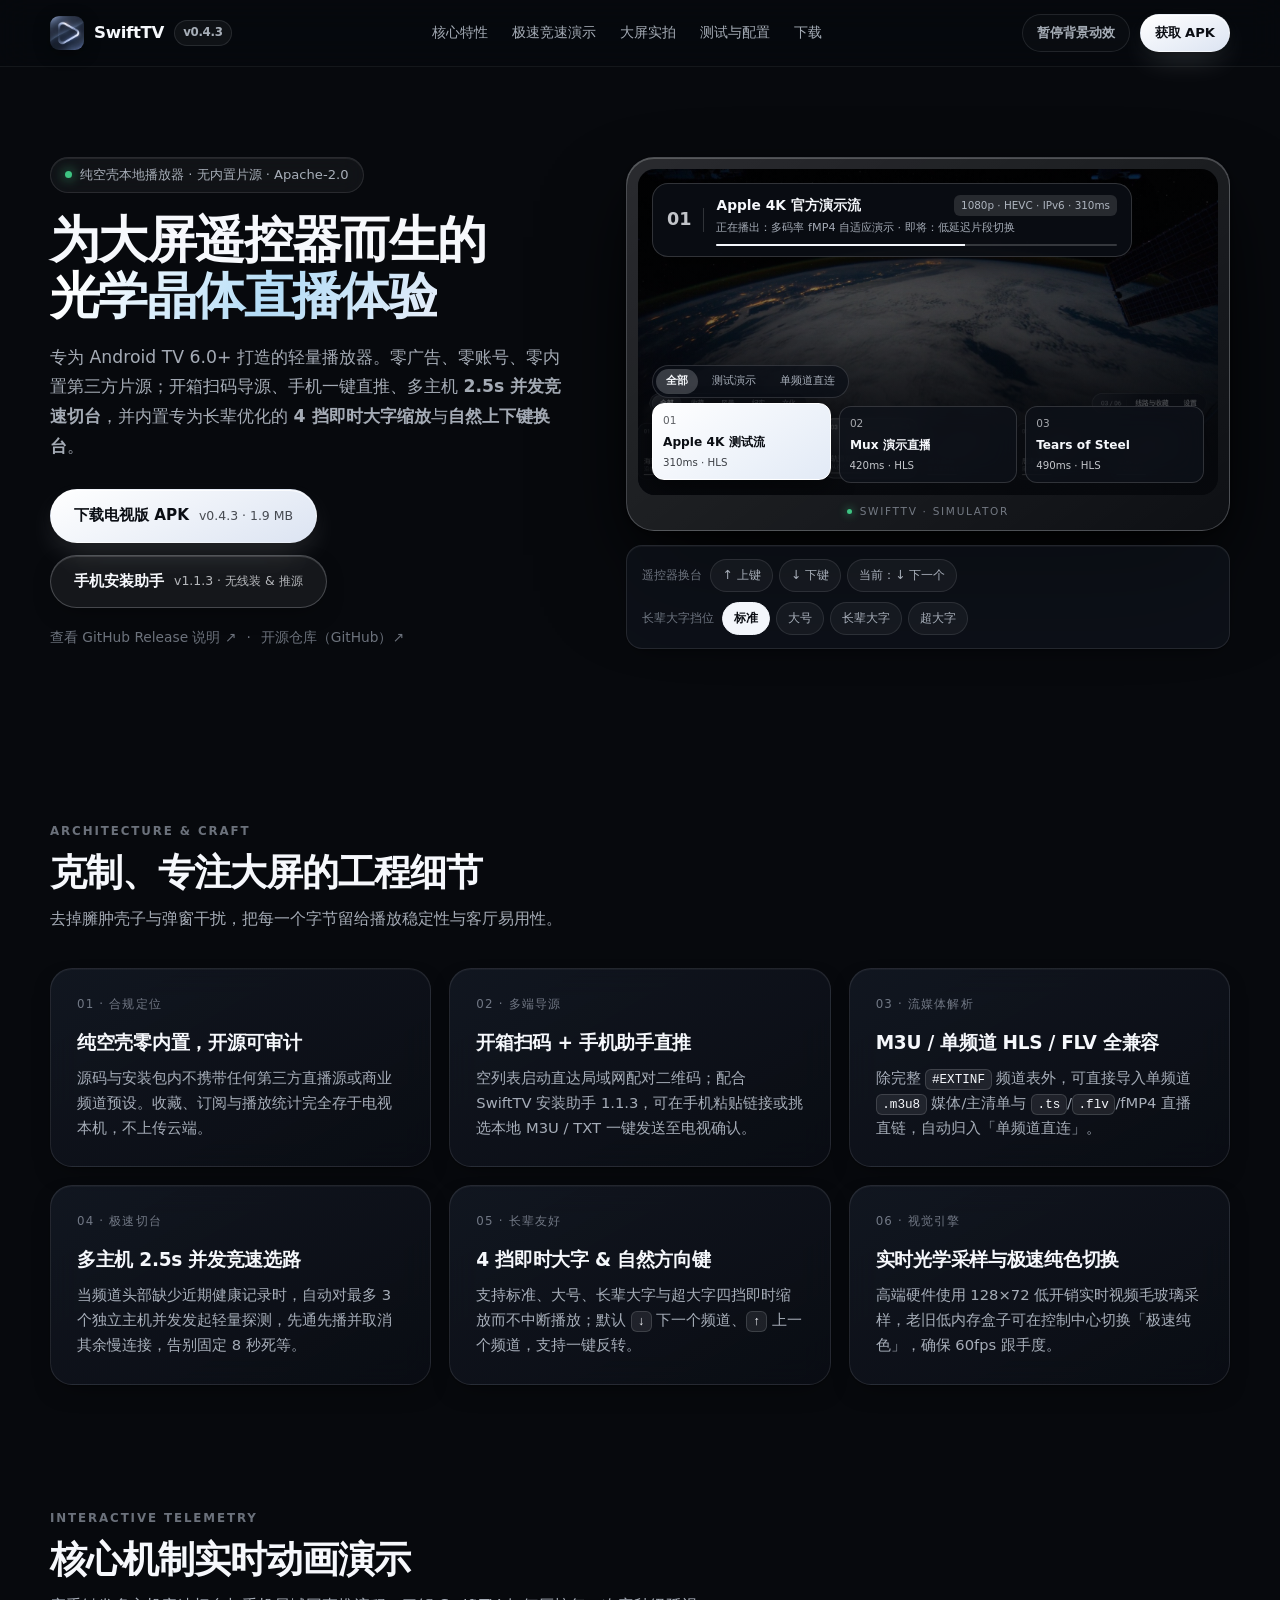
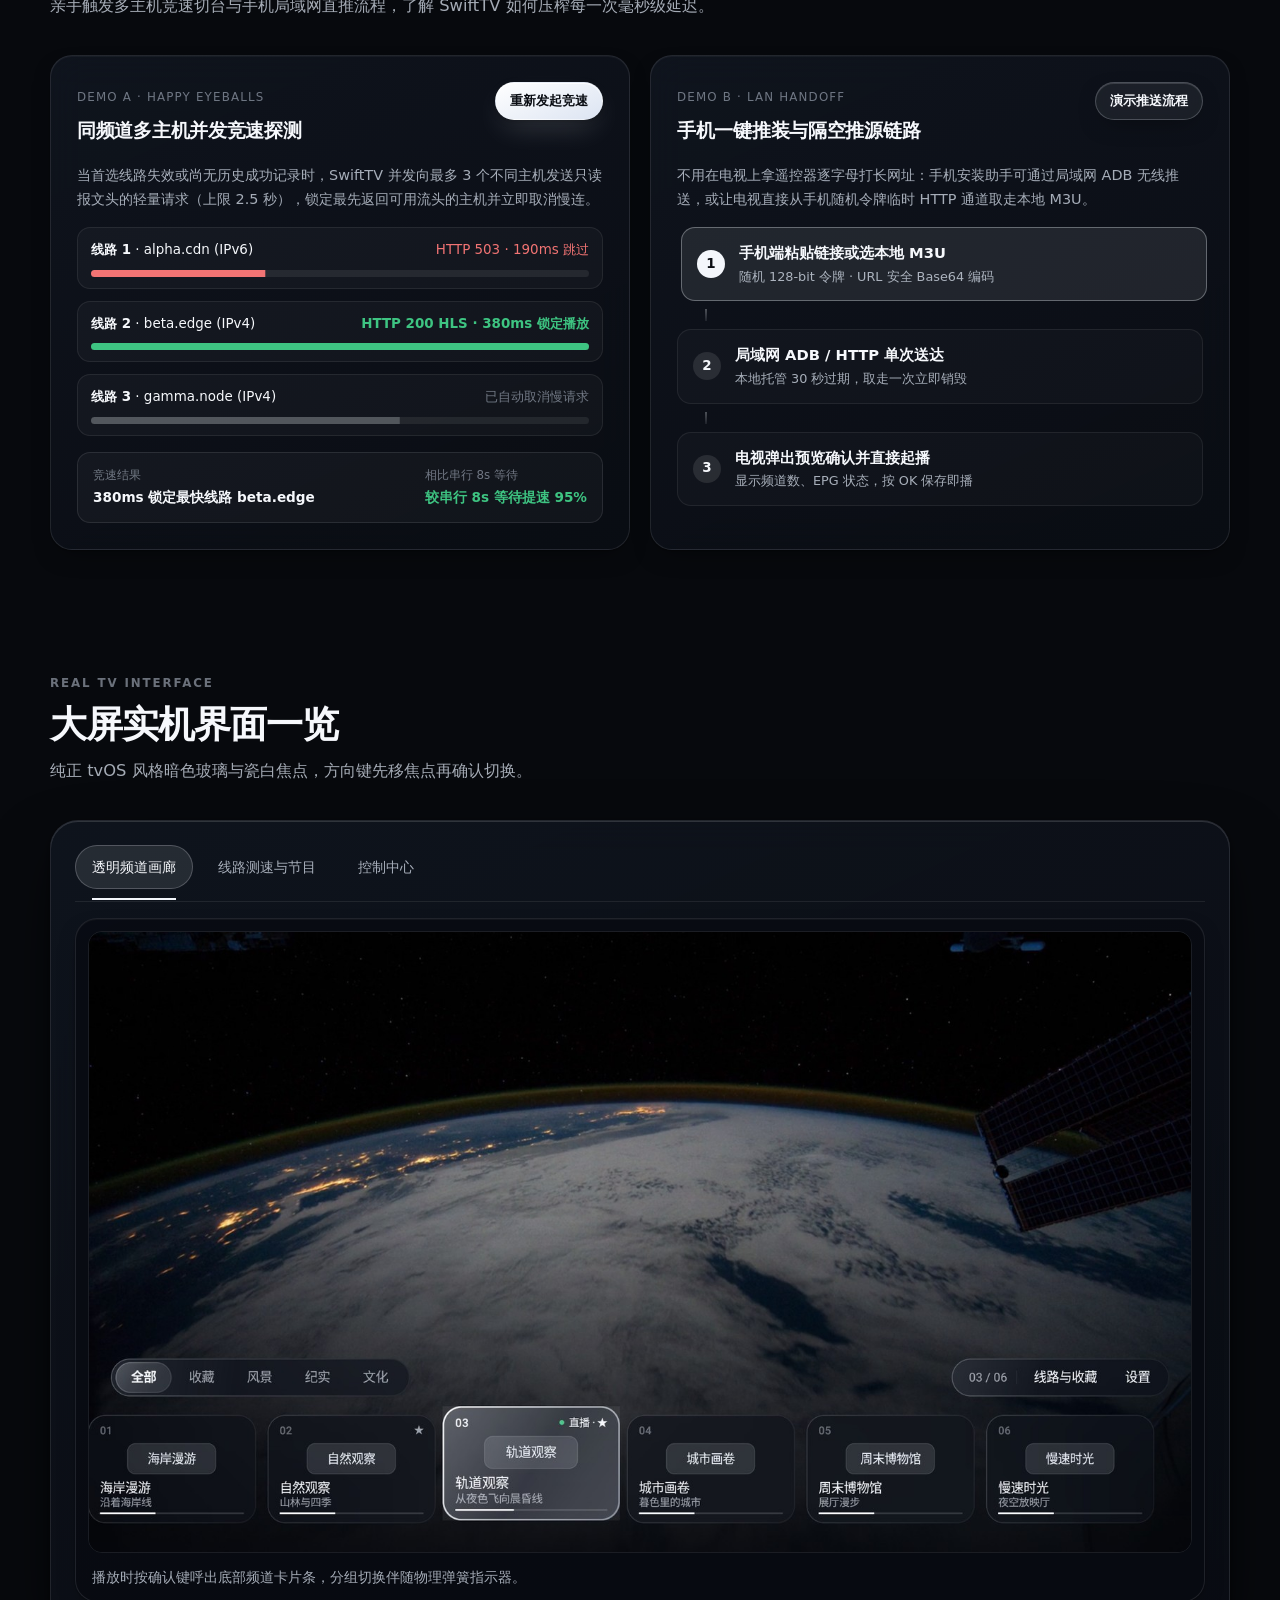
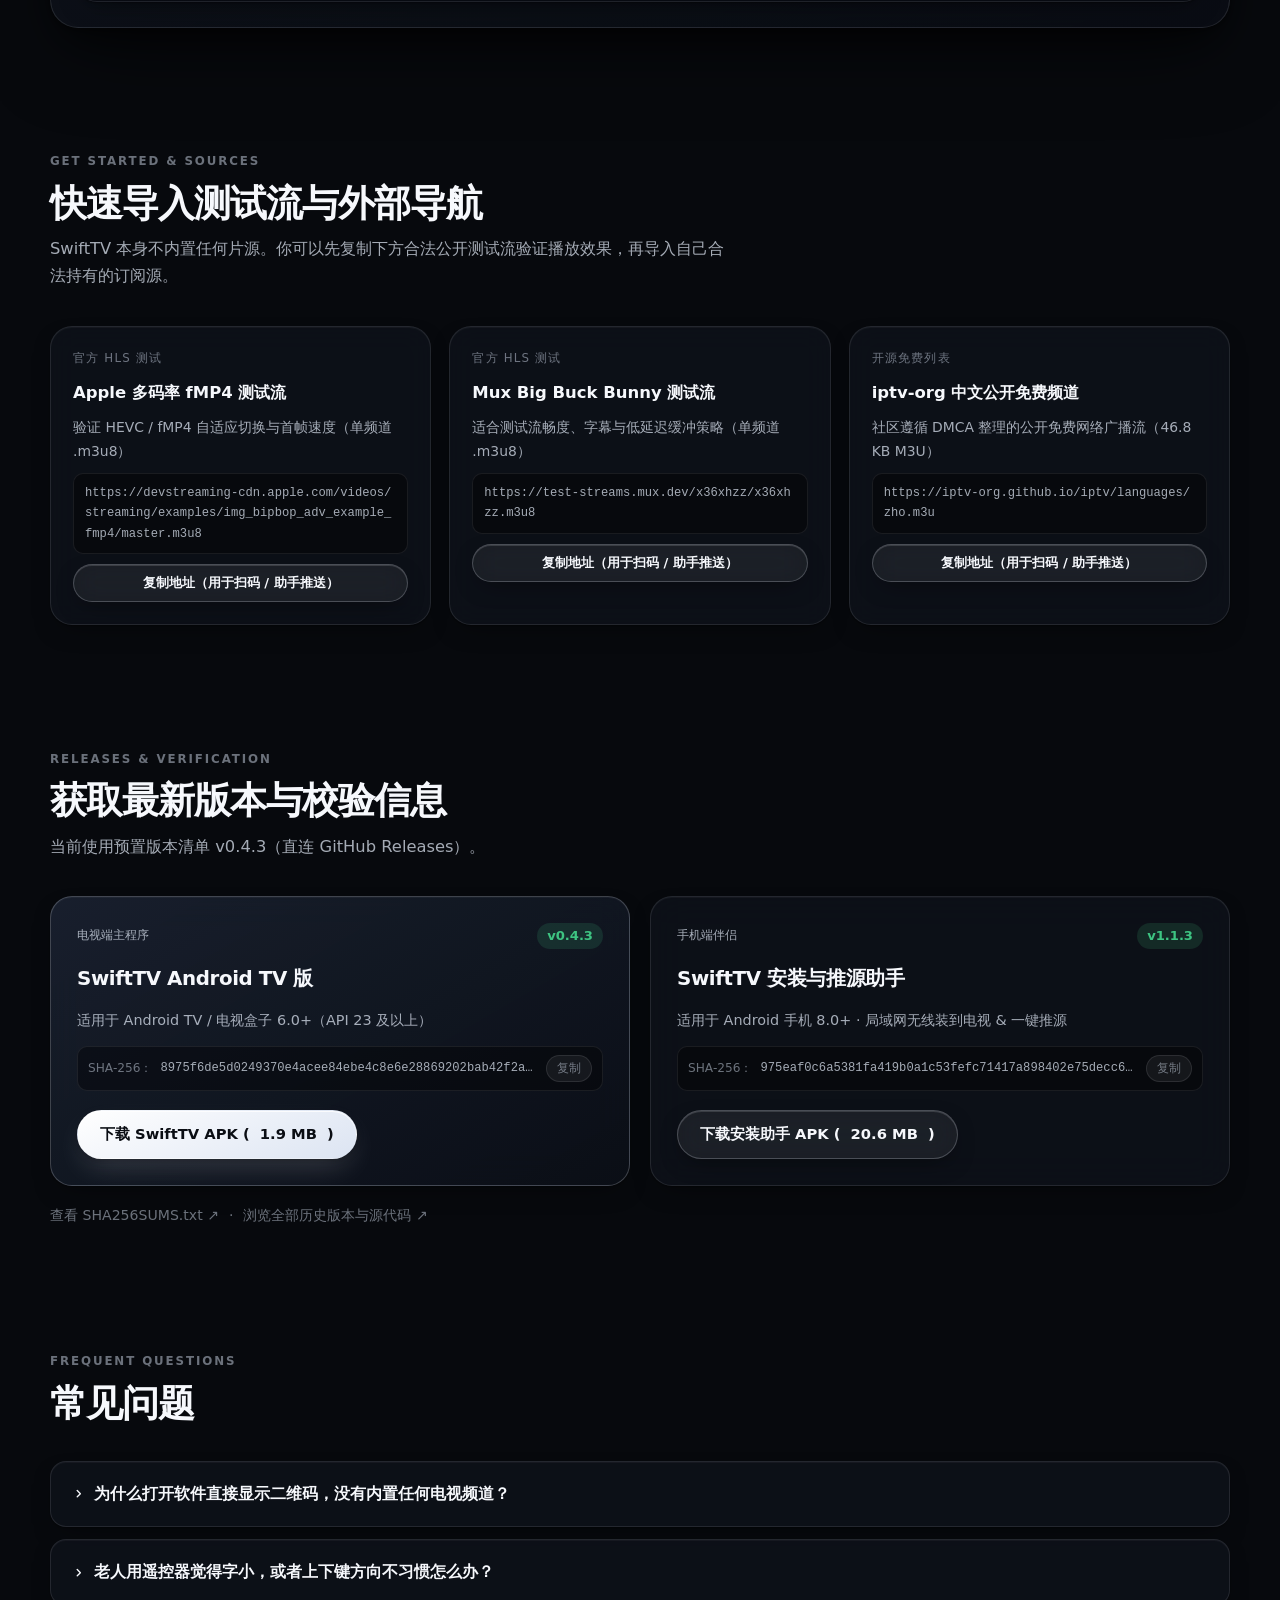
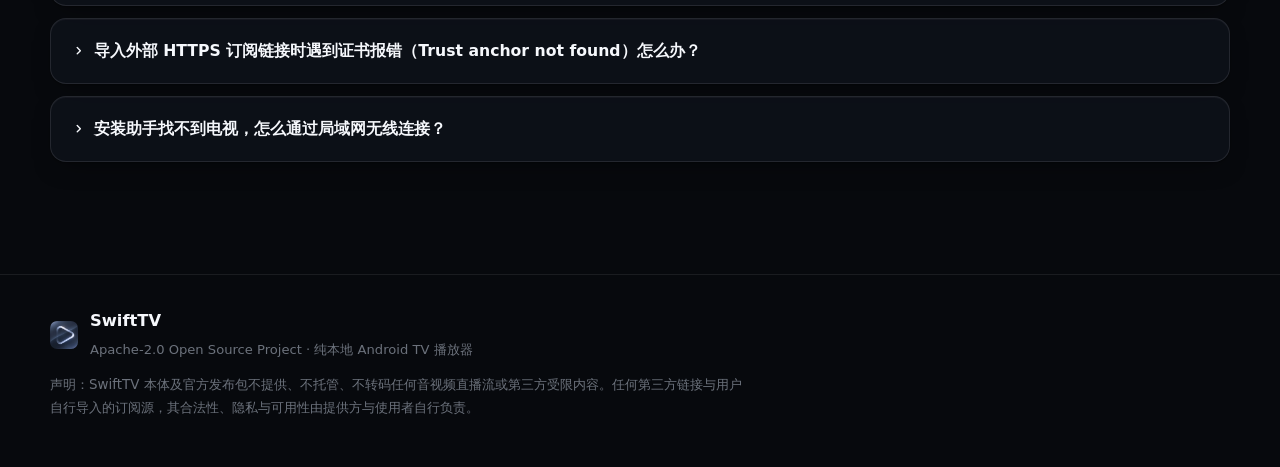
==== commit bb19ec66: "Update SwiftTV website to v0.4.3 & Installer v1.1.3" ====
--- a/index.html
+++ b/index.html
@@ -27,7 +27,7 @@
       <a class="brand" href="#top" aria-label="SwiftTV 首页">
         <img class="brand-logo" src="assets/img/logo.png" width="34" height="34" alt="SwiftTV 标志">
         <span class="brand-name">SwiftTV</span>
-        <span class="brand-tag" id="navVersionTag">v0.4.2</span>
+        <span class="brand-tag" id="navVersionTag">v0.4.3</span>
       </a>
 
       <nav class="nav-links" aria-label="主导航">
@@ -64,18 +64,18 @@
         </p>
 
         <div class="hero-cta" data-stagger="3">
-          <a class="btn-porcelain btn-lg sheen-btn magnetic" id="heroTvDownload" href="https://github.com/morangse/SwiftTV/releases/download/v0.4.2/SwiftTV-0.4.2.apk">
+          <a class="btn-porcelain btn-lg sheen-btn magnetic" id="heroTvDownload" href="https://github.com/morangse/SwiftTV/releases/download/v0.4.3/SwiftTV-0.4.3.apk">
             <span>下载电视版 APK</span>
-            <span class="btn-meta" id="heroTvMeta">v0.4.2 · 1.5 MB</span>
+            <span class="btn-meta" id="heroTvMeta">v0.4.3 · 1.9 MB</span>
           </a>
-          <a class="btn-crystal btn-lg magnetic" id="heroInstallerDownload" href="https://github.com/morangse/SwiftTV/releases/download/v0.4.2/SwiftTV-Installer-1.1.2.apk">
+          <a class="btn-crystal btn-lg magnetic" id="heroInstallerDownload" href="https://github.com/morangse/SwiftTV/releases/download/v0.4.3/SwiftTV-Installer-1.1.3.apk">
             <span>手机安装助手</span>
-            <span class="btn-meta" id="heroInstallerMeta">v1.1.2 · 无线装 &amp; 推源</span>
+            <span class="btn-meta" id="heroInstallerMeta">v1.1.3 · 无线装 &amp; 推源</span>
           </a>
         </div>
 
         <div class="hero-meta-links" data-stagger="4">
-          <a id="heroReleaseLink" href="https://github.com/morangse/SwiftTV/releases/tag/v0.4.2" target="_blank" rel="noopener noreferrer">查看 GitHub Release 说明 ↗</a>
+          <a id="heroReleaseLink" href="https://github.com/morangse/SwiftTV/releases/tag/v0.4.3" target="_blank" rel="noopener noreferrer">查看 GitHub Release 说明 ↗</a>
           <span aria-hidden="true">·</span>
           <a href="https://github.com/morangse/SwiftTV" target="_blank" rel="noopener noreferrer">开源仓库（GitHub）↗</a>
         </div>
@@ -188,7 +188,7 @@
           <div class="spotlight-layer" aria-hidden="true"></div>
           <div class="card-index">02 · 多端导源</div>
           <h3>开箱扫码 + 手机助手直推</h3>
-          <p>空列表启动直达局域网配对二维码；配合 SwiftTV 安装助手 1.1.2，可在手机粘贴链接或挑选本地 M3U 一键发送至电视确认。</p>
+          <p>空列表启动直达局域网配对二维码；配合 SwiftTV 安装助手 1.1.3，可在手机粘贴链接或挑选本地 M3U / TXT 一键发送至电视确认。</p>
         </article>
 
         <article class="bento-card spotlight-surface" data-reveal style="--reveal-delay: 120ms">
@@ -387,17 +387,17 @@
           <div class="spotlight-layer" aria-hidden="true"></div>
           <div class="dl-head">
             <span class="dl-tag" id="dlTvTag">电视端主程序</span>
-            <span class="dl-ver" id="dlTvVersion">v0.4.2</span>
+            <span class="dl-ver" id="dlTvVersion">v0.4.3</span>
           </div>
           <h3>SwiftTV Android TV 版</h3>
           <p class="dl-req">适用于 Android TV / 电视盒子 6.0+（API 23 及以上）</p>
           <div class="dl-checksum">
             <span>SHA-256：</span>
-            <code id="dlTvSha">c69878698a10e6cd3b04ddbb23a7725584ac32a22d5a942c4f4a16f5f702dafb</code>
+            <code id="dlTvSha">8975f6de5d0249370e4acee84ebe4c8e6e28869202bab42f2ad247e081ee4c60</code>
             <button type="button" class="copy-mini" id="copyTvSha">复制</button>
           </div>
           <div class="dl-actions">
-            <a class="btn-porcelain sheen-btn magnetic" id="dlTvBtn" href="https://github.com/morangse/SwiftTV/releases/download/v0.4.2/SwiftTV-0.4.2.apk">下载 SwiftTV APK (<span id="dlTvSize">1.5 MB</span>)</a>
+            <a class="btn-porcelain sheen-btn magnetic" id="dlTvBtn" href="https://github.com/morangse/SwiftTV/releases/download/v0.4.3/SwiftTV-0.4.3.apk">下载 SwiftTV APK (<span id="dlTvSize">1.9 MB</span>)</a>
           </div>
         </div>
 
@@ -405,23 +405,23 @@
           <div class="spotlight-layer" aria-hidden="true"></div>
           <div class="dl-head">
             <span class="dl-tag">手机端伴侣</span>
-            <span class="dl-ver" id="dlInstVersion">v1.1.2</span>
+            <span class="dl-ver" id="dlInstVersion">v1.1.3</span>
           </div>
           <h3>SwiftTV 安装与推源助手</h3>
           <p class="dl-req">适用于 Android 手机 8.0+ · 局域网无线装到电视 &amp; 一键推源</p>
           <div class="dl-checksum">
             <span>SHA-256：</span>
-            <code id="dlInstSha">ae9a2d76f8f3d03d5dc2674c65fa7b4bf607bb44c1acf83923b36a1214e3cb1e</code>
+            <code id="dlInstSha">975eaf0c6a5381fa419b0a1c53fefc71417a898402e75decc6ee3a79ffda7912</code>
             <button type="button" class="copy-mini" id="copyInstSha">复制</button>
           </div>
           <div class="dl-actions">
-            <a class="btn-crystal magnetic" id="dlInstBtn" href="https://github.com/morangse/SwiftTV/releases/download/v0.4.2/SwiftTV-Installer-1.1.2.apk">下载安装助手 APK (<span id="dlInstSize">20.1 MB</span>)</a>
+            <a class="btn-crystal magnetic" id="dlInstBtn" href="https://github.com/morangse/SwiftTV/releases/download/v0.4.3/SwiftTV-Installer-1.1.3.apk">下载安装助手 APK (<span id="dlInstSize">20.6 MB</span>)</a>
           </div>
         </div>
       </div>
 
       <div class="checksum-bar" data-reveal>
-        <a id="dlChecksumsLink" href="https://github.com/morangse/SwiftTV/releases/download/v0.4.2/SHA256SUMS.txt" target="_blank" rel="noopener noreferrer">查看 SHA256SUMS.txt ↗</a>
+        <a id="dlChecksumsLink" href="https://github.com/morangse/SwiftTV/releases/download/v0.4.3/SHA256SUMS.txt" target="_blank" rel="noopener noreferrer">查看 SHA256SUMS.txt ↗</a>
         <span aria-hidden="true">·</span>
         <a id="dlAllReleasesLink" href="https://github.com/morangse/SwiftTV/releases" target="_blank" rel="noopener noreferrer">浏览全部历史版本与源代码 ↗</a>
       </div>
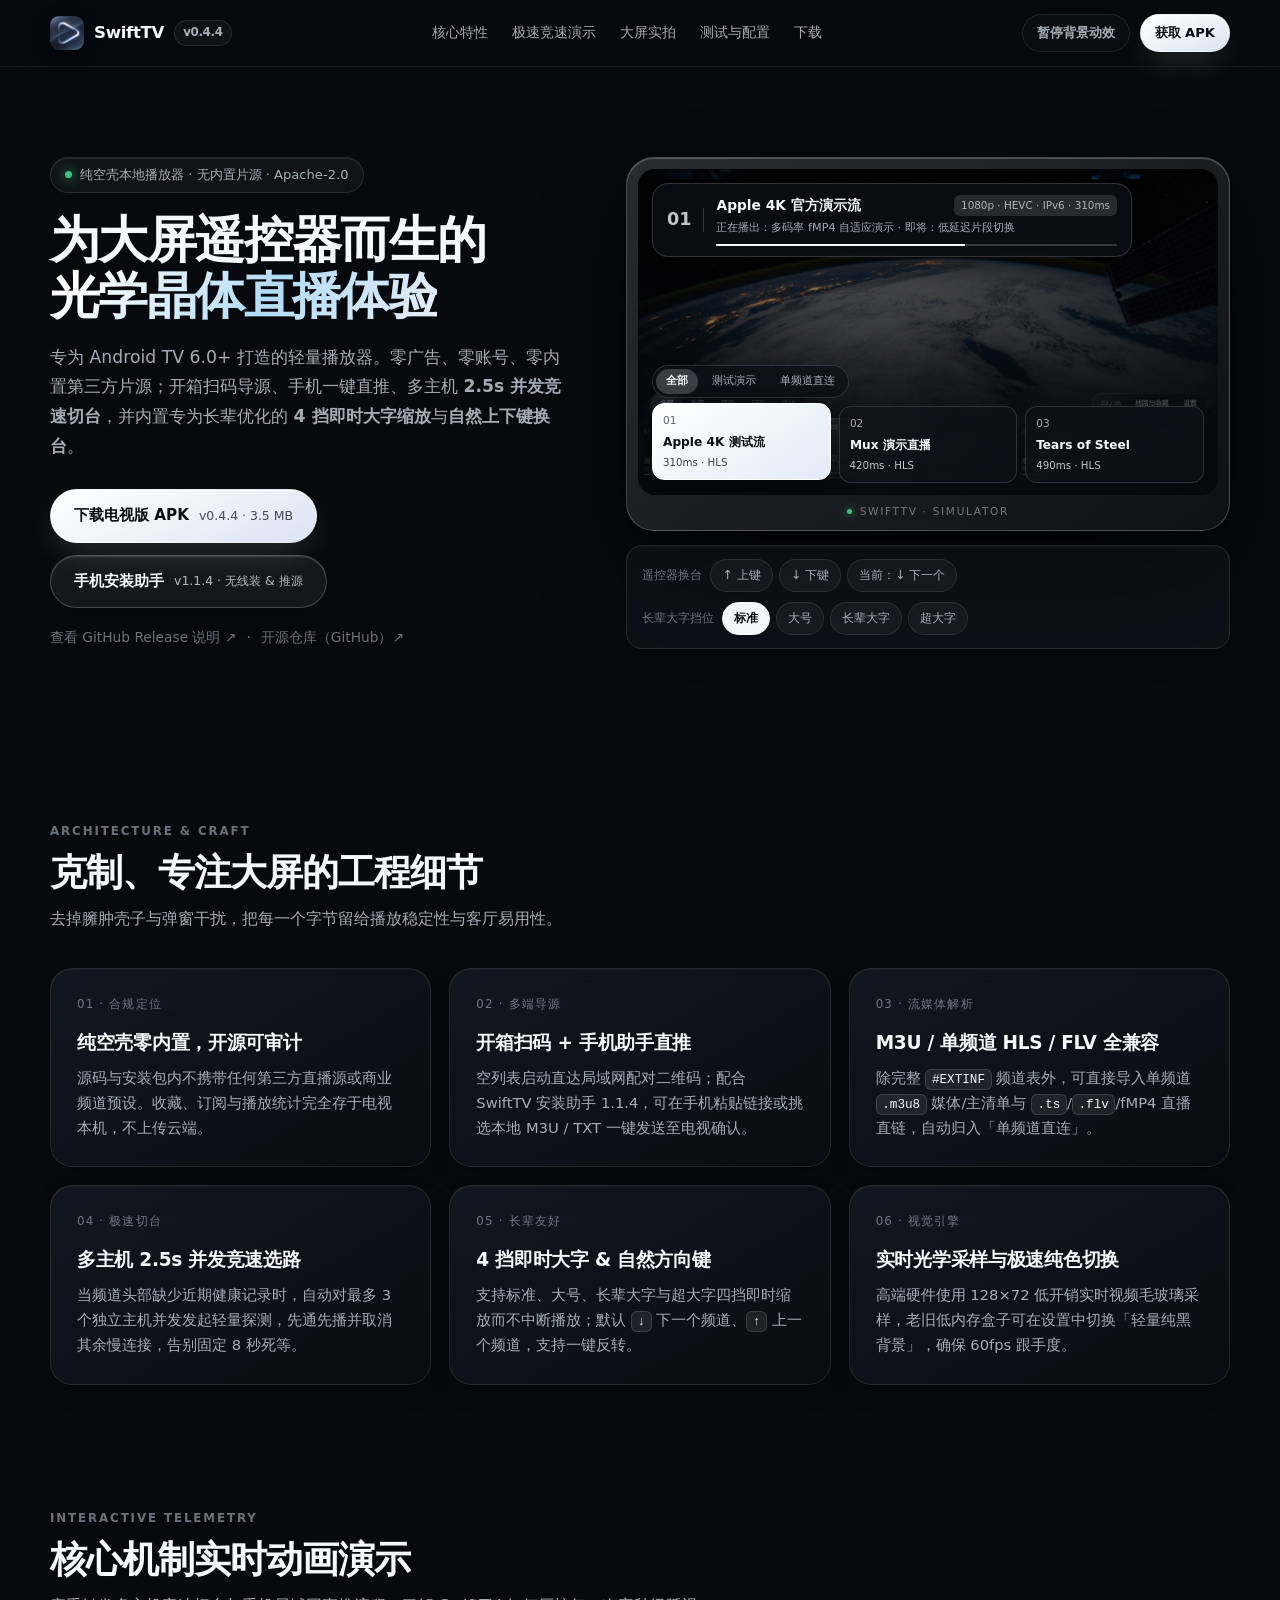
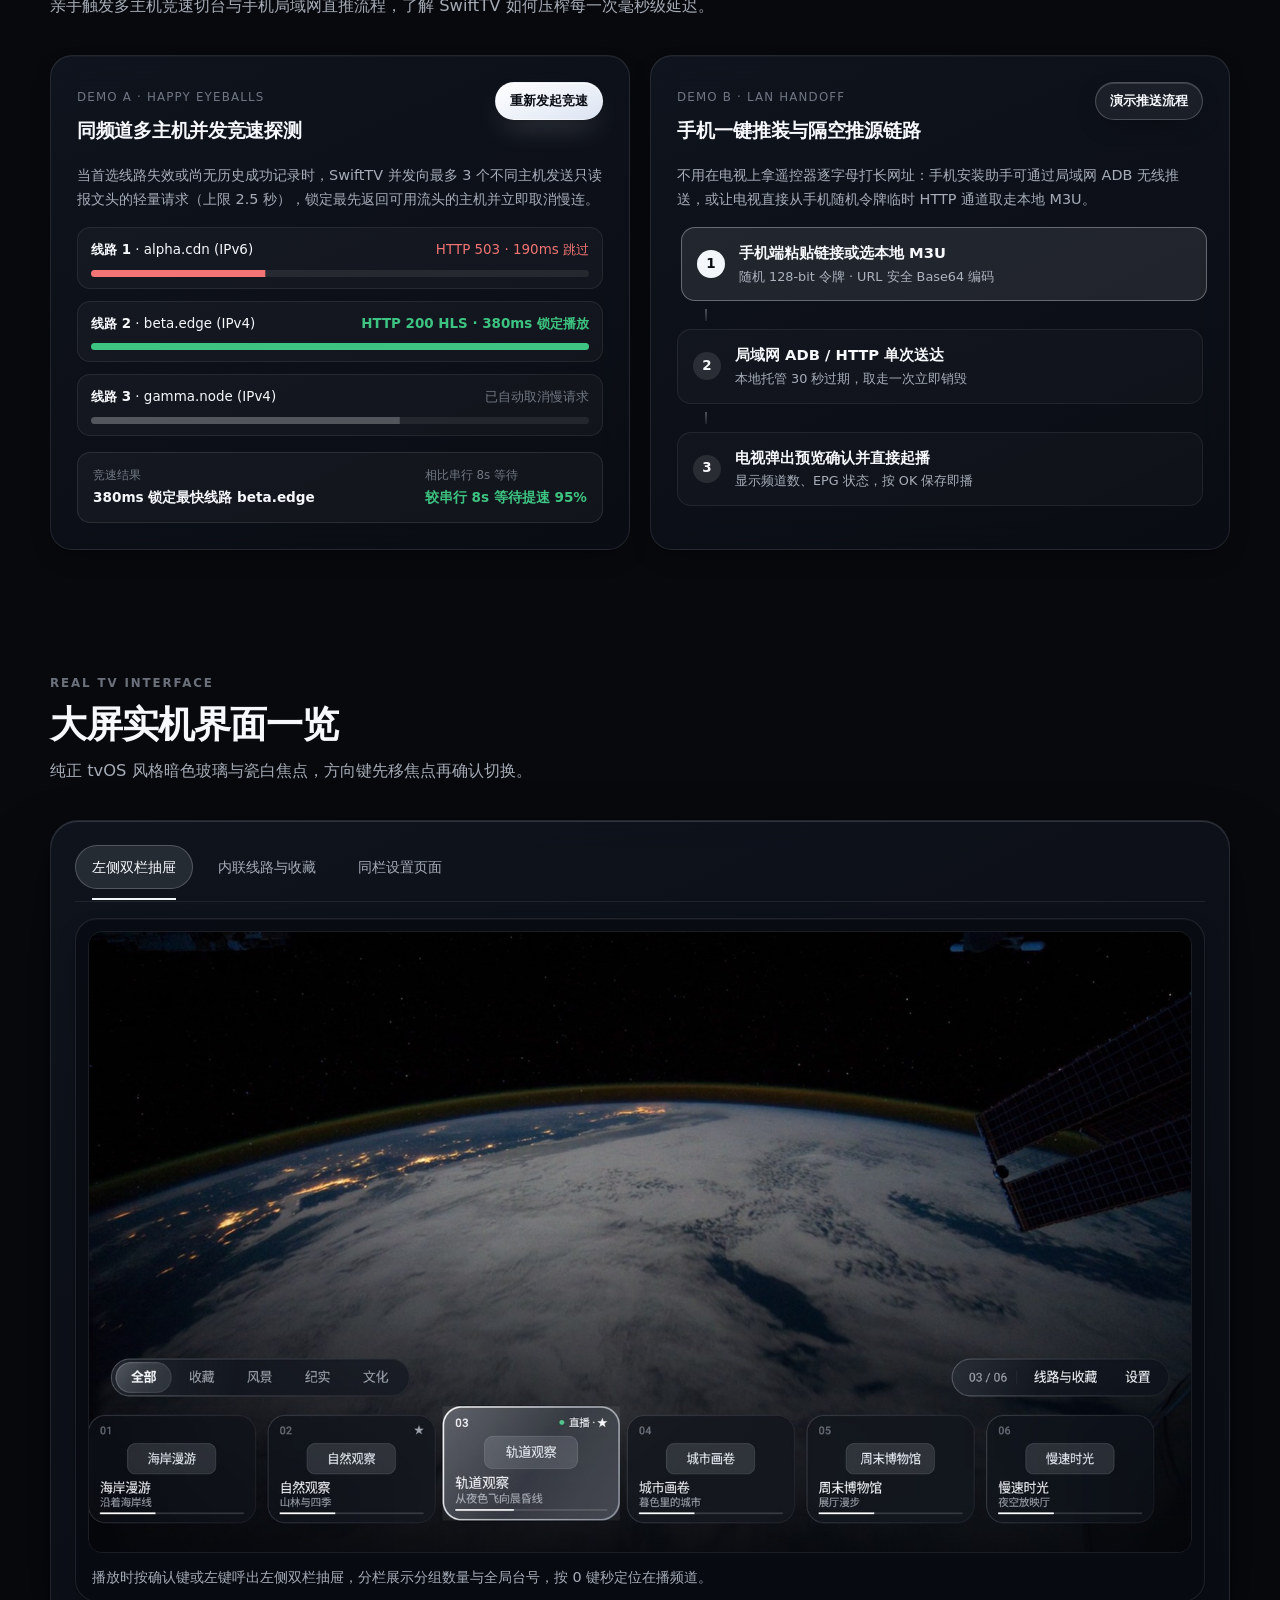
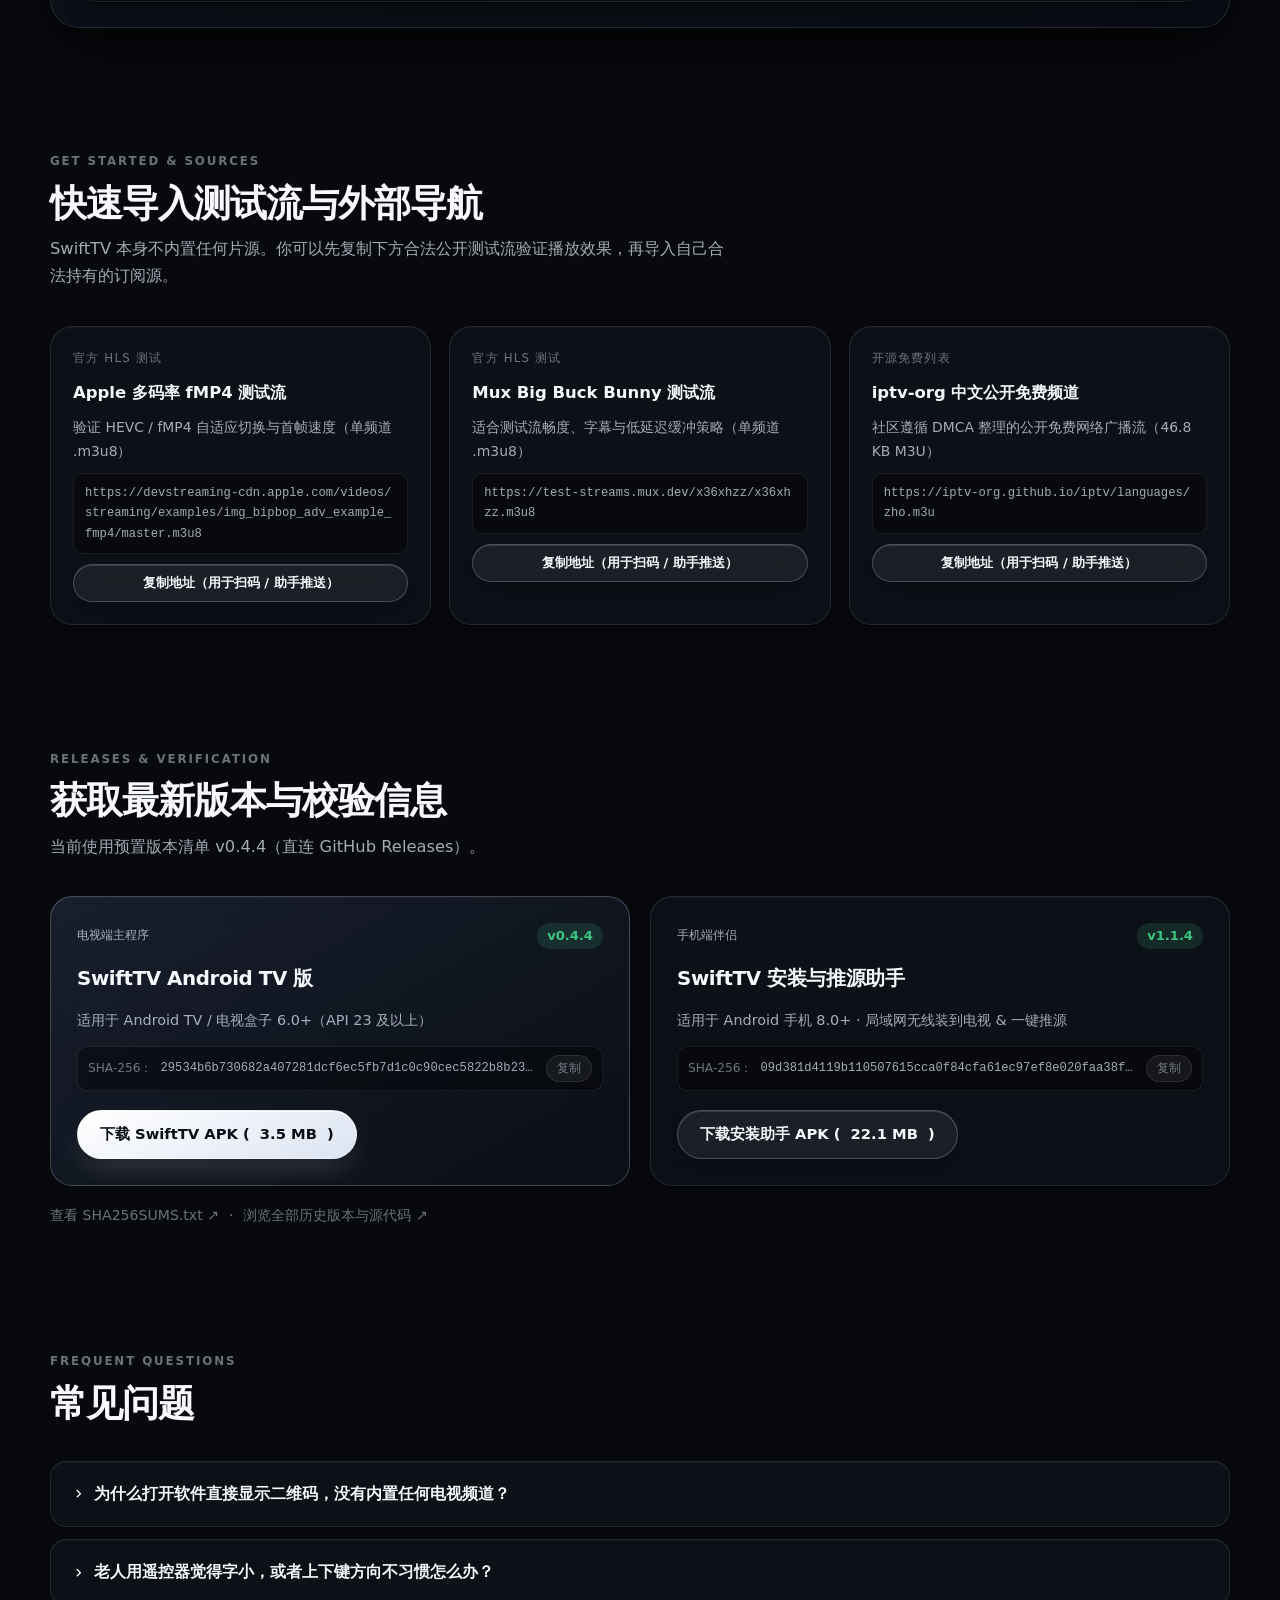
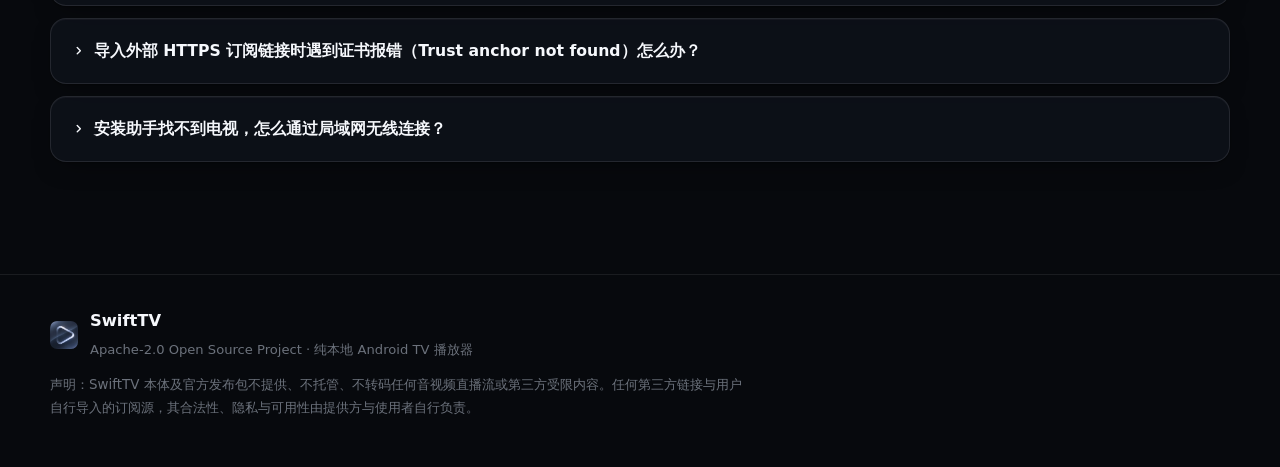
==== commit 2b5ef2cd: "Deploy website for SwiftTV v0.4.4 & Installer v1.1.4" ====
--- a/index.html
+++ b/index.html
@@ -27,7 +27,7 @@
       <a class="brand" href="#top" aria-label="SwiftTV 首页">
         <img class="brand-logo" src="assets/img/logo.png" width="34" height="34" alt="SwiftTV 标志">
         <span class="brand-name">SwiftTV</span>
-        <span class="brand-tag" id="navVersionTag">v0.4.3</span>
+        <span class="brand-tag" id="navVersionTag">v0.4.4</span>
       </a>
 
       <nav class="nav-links" aria-label="主导航">
@@ -64,18 +64,18 @@
         </p>
 
         <div class="hero-cta" data-stagger="3">
-          <a class="btn-porcelain btn-lg sheen-btn magnetic" id="heroTvDownload" href="https://github.com/morangse/SwiftTV/releases/download/v0.4.3/SwiftTV-0.4.3.apk">
+          <a class="btn-porcelain btn-lg sheen-btn magnetic" id="heroTvDownload" href="https://github.com/morangse/SwiftTV/releases/download/v0.4.4/SwiftTV-0.4.4.apk">
             <span>下载电视版 APK</span>
-            <span class="btn-meta" id="heroTvMeta">v0.4.3 · 1.9 MB</span>
+            <span class="btn-meta" id="heroTvMeta">v0.4.4 · 3.5 MB</span>
           </a>
-          <a class="btn-crystal btn-lg magnetic" id="heroInstallerDownload" href="https://github.com/morangse/SwiftTV/releases/download/v0.4.3/SwiftTV-Installer-1.1.3.apk">
+          <a class="btn-crystal btn-lg magnetic" id="heroInstallerDownload" href="https://github.com/morangse/SwiftTV/releases/download/v0.4.4/SwiftTV-Installer-1.1.4.apk">
             <span>手机安装助手</span>
-            <span class="btn-meta" id="heroInstallerMeta">v1.1.3 · 无线装 &amp; 推源</span>
+            <span class="btn-meta" id="heroInstallerMeta">v1.1.4 · 无线装 &amp; 推源</span>
           </a>
         </div>
 
         <div class="hero-meta-links" data-stagger="4">
-          <a id="heroReleaseLink" href="https://github.com/morangse/SwiftTV/releases/tag/v0.4.3" target="_blank" rel="noopener noreferrer">查看 GitHub Release 说明 ↗</a>
+          <a id="heroReleaseLink" href="https://github.com/morangse/SwiftTV/releases/tag/v0.4.4" target="_blank" rel="noopener noreferrer">查看 GitHub Release 说明 ↗</a>
           <span aria-hidden="true">·</span>
           <a href="https://github.com/morangse/SwiftTV" target="_blank" rel="noopener noreferrer">开源仓库（GitHub）↗</a>
         </div>
@@ -188,7 +188,7 @@
           <div class="spotlight-layer" aria-hidden="true"></div>
           <div class="card-index">02 · 多端导源</div>
           <h3>开箱扫码 + 手机助手直推</h3>
-          <p>空列表启动直达局域网配对二维码；配合 SwiftTV 安装助手 1.1.3，可在手机粘贴链接或挑选本地 M3U / TXT 一键发送至电视确认。</p>
+          <p>空列表启动直达局域网配对二维码；配合 SwiftTV 安装助手 1.1.4，可在手机粘贴链接或挑选本地 M3U / TXT 一键发送至电视确认。</p>
         </article>
 
         <article class="bento-card spotlight-surface" data-reveal style="--reveal-delay: 120ms">
@@ -216,7 +216,7 @@
           <div class="spotlight-layer" aria-hidden="true"></div>
           <div class="card-index">06 · 视觉引擎</div>
           <h3>实时光学采样与极速纯色切换</h3>
-          <p>高端硬件使用 128×72 低开销实时视频毛玻璃采样，老旧低内存盒子可在控制中心切换「极速纯色」，确保 60fps 跟手度。</p>
+          <p>高端硬件使用 128×72 低开销实时视频毛玻璃采样，老旧低内存盒子可在设置中切换「轻量纯黑背景」，确保 60fps 跟手度。</p>
         </article>
       </div>
     </section>
@@ -323,9 +323,9 @@
 
       <div class="showcase-shell" data-reveal>
         <div class="showcase-tabs" role="tablist" aria-label="界面实拍视图切换">
-          <button type="button" class="tab-btn" role="tab" aria-selected="true" id="tab-gallery" data-panel="panel-gallery">透明频道画廊</button>
-          <button type="button" class="tab-btn" role="tab" aria-selected="false" id="tab-details" data-panel="panel-details">线路测速与节目</button>
-          <button type="button" class="tab-btn" role="tab" aria-selected="false" id="tab-control" data-panel="panel-control">控制中心</button>
+          <button type="button" class="tab-btn" role="tab" aria-selected="true" id="tab-gallery" data-panel="panel-gallery">左侧双栏抽屉</button>
+          <button type="button" class="tab-btn" role="tab" aria-selected="false" id="tab-details" data-panel="panel-details">内联线路与收藏</button>
+          <button type="button" class="tab-btn" role="tab" aria-selected="false" id="tab-control" data-panel="panel-control">同栏设置页面</button>
         </div>
 
         <div class="showcase-panels">
@@ -333,27 +333,27 @@
             <figure class="showcase-frame spotlight-surface tilt-stage">
               <div class="spotlight-layer" aria-hidden="true"></div>
               <div class="showcase-media">
-                <img src="assets/img/channel-gallery.jpg" width="1560" height="878" loading="lazy" alt="SwiftTV 底部半透明频道画廊实拍">
-              </div>
-              <figcaption>播放时按确认键呼出底部频道卡片条，分组切换伴随物理弹簧指示器。</figcaption>
+                <img src="assets/img/channel-gallery.jpg" width="1560" height="878" loading="lazy" alt="SwiftTV 左侧半透明双栏频道抽屉实拍">
+              </div>
+              <figcaption>播放时按确认键或左键呼出左侧双栏抽屉，分栏展示分组数量与全局台号，按 0 键秒定位在播频道。</figcaption>
             </figure>
           </div>
           <div class="showcase-panel" role="tabpanel" id="panel-details" aria-labelledby="tab-details" hidden="until-found">
             <figure class="showcase-frame spotlight-surface tilt-stage">
               <div class="spotlight-layer" aria-hidden="true"></div>
               <div class="showcase-media">
-                <img src="assets/img/channel-details.jpg" width="1560" height="878" fetchpriority="low" loading="lazy" alt="SwiftTV 频道线路状态与手动测速界面">
-              </div>
-              <figcaption>查看同一频道下的 IPv6 / IPv4 备用线路健康度，支持一键静音逐条测速与收藏。</figcaption>
+                <img src="assets/img/channel-details.jpg" width="1560" height="878" fetchpriority="low" loading="lazy" alt="SwiftTV 内联频道线路状态与收藏界面">
+              </div>
+              <figcaption>频道行按右键就地在抽屉右栏查看备用线路健康度、断流重连、静音逐条测速与一键收藏。</figcaption>
             </figure>
           </div>
           <div class="showcase-panel" role="tabpanel" id="panel-control" aria-labelledby="tab-control" hidden="until-found">
             <figure class="showcase-frame spotlight-surface tilt-stage">
               <div class="spotlight-layer" aria-hidden="true"></div>
               <div class="showcase-media">
-                <img src="assets/img/control-center.jpg" width="1560" height="878" fetchpriority="low" loading="lazy" alt="SwiftTV 右侧控制中心设置界面">
-              </div>
-              <figcaption>集中管理路由策略、上下键方向、长辈大字挡位、手机扫码入口、EPG 与脱敏诊断。</figcaption>
+                <img src="assets/img/control-center.jpg" width="1560" height="878" fetchpriority="low" loading="lazy" alt="SwiftTV 左侧抽屉同栏设置界面">
+              </div>
+              <figcaption>左侧顶部「设置」同栏集中管理传源导入、长辈大字、路由策略、上下键方向、EPG 与脱敏诊断。</figcaption>
             </figure>
           </div>
         </div>
@@ -387,17 +387,17 @@
           <div class="spotlight-layer" aria-hidden="true"></div>
           <div class="dl-head">
             <span class="dl-tag" id="dlTvTag">电视端主程序</span>
-            <span class="dl-ver" id="dlTvVersion">v0.4.3</span>
+            <span class="dl-ver" id="dlTvVersion">v0.4.4</span>
           </div>
           <h3>SwiftTV Android TV 版</h3>
           <p class="dl-req">适用于 Android TV / 电视盒子 6.0+（API 23 及以上）</p>
           <div class="dl-checksum">
             <span>SHA-256：</span>
-            <code id="dlTvSha">8975f6de5d0249370e4acee84ebe4c8e6e28869202bab42f2ad247e081ee4c60</code>
+            <code id="dlTvSha">29534b6b730682a407281dcf6ec5fb7d1c0c90cec5822b8b23713b01b2d71c29</code>
             <button type="button" class="copy-mini" id="copyTvSha">复制</button>
           </div>
           <div class="dl-actions">
-            <a class="btn-porcelain sheen-btn magnetic" id="dlTvBtn" href="https://github.com/morangse/SwiftTV/releases/download/v0.4.3/SwiftTV-0.4.3.apk">下载 SwiftTV APK (<span id="dlTvSize">1.9 MB</span>)</a>
+            <a class="btn-porcelain sheen-btn magnetic" id="dlTvBtn" href="https://github.com/morangse/SwiftTV/releases/download/v0.4.4/SwiftTV-0.4.4.apk">下载 SwiftTV APK (<span id="dlTvSize">3.5 MB</span>)</a>
           </div>
         </div>
 
@@ -405,23 +405,23 @@
           <div class="spotlight-layer" aria-hidden="true"></div>
           <div class="dl-head">
             <span class="dl-tag">手机端伴侣</span>
-            <span class="dl-ver" id="dlInstVersion">v1.1.3</span>
+            <span class="dl-ver" id="dlInstVersion">v1.1.4</span>
           </div>
           <h3>SwiftTV 安装与推源助手</h3>
           <p class="dl-req">适用于 Android 手机 8.0+ · 局域网无线装到电视 &amp; 一键推源</p>
           <div class="dl-checksum">
             <span>SHA-256：</span>
-            <code id="dlInstSha">975eaf0c6a5381fa419b0a1c53fefc71417a898402e75decc6ee3a79ffda7912</code>
+            <code id="dlInstSha">09d381d4119b110507615cca0f84cfa61ec97ef8e020faa38fbb8ddd27d71a6e</code>
             <button type="button" class="copy-mini" id="copyInstSha">复制</button>
           </div>
           <div class="dl-actions">
-            <a class="btn-crystal magnetic" id="dlInstBtn" href="https://github.com/morangse/SwiftTV/releases/download/v0.4.3/SwiftTV-Installer-1.1.3.apk">下载安装助手 APK (<span id="dlInstSize">20.6 MB</span>)</a>
+            <a class="btn-crystal magnetic" id="dlInstBtn" href="https://github.com/morangse/SwiftTV/releases/download/v0.4.4/SwiftTV-Installer-1.1.4.apk">下载安装助手 APK (<span id="dlInstSize">22.1 MB</span>)</a>
           </div>
         </div>
       </div>
 
       <div class="checksum-bar" data-reveal>
-        <a id="dlChecksumsLink" href="https://github.com/morangse/SwiftTV/releases/download/v0.4.3/SHA256SUMS.txt" target="_blank" rel="noopener noreferrer">查看 SHA256SUMS.txt ↗</a>
+        <a id="dlChecksumsLink" href="https://github.com/morangse/SwiftTV/releases/download/v0.4.4/SHA256SUMS.txt" target="_blank" rel="noopener noreferrer">查看 SHA256SUMS.txt ↗</a>
         <span aria-hidden="true">·</span>
         <a id="dlAllReleasesLink" href="https://github.com/morangse/SwiftTV/releases" target="_blank" rel="noopener noreferrer">浏览全部历史版本与源代码 ↗</a>
       </div>
@@ -445,7 +445,7 @@
         <details>
           <summary>老人用遥控器觉得字小，或者上下键方向不习惯怎么办？</summary>
           <div class="faq-body">
-            按菜单键或画廊右上角进入「控制中心 → 播放与画面体验」，可以直接把「界面字体大小」调成「大号 / 长辈大字 / 超大字」（即时生效不断播），也能在「上下键换台方向」一键切换 <kbd class="inline-kbd">↓</kbd> / <kbd class="inline-kbd">↑</kbd> 顺序。
+            按菜单键或打开左侧抽屉顶部「设置」，可以直接在「显示与长辈大字」选择「大号 / 长辈 / 超大」四挡字号预览（即时生效不断播），也能在「上下键换台方向」一键切换 <kbd class="inline-kbd">↓</kbd> / <kbd class="inline-kbd">↑</kbd> 顺序。
           </div>
         </details>
 
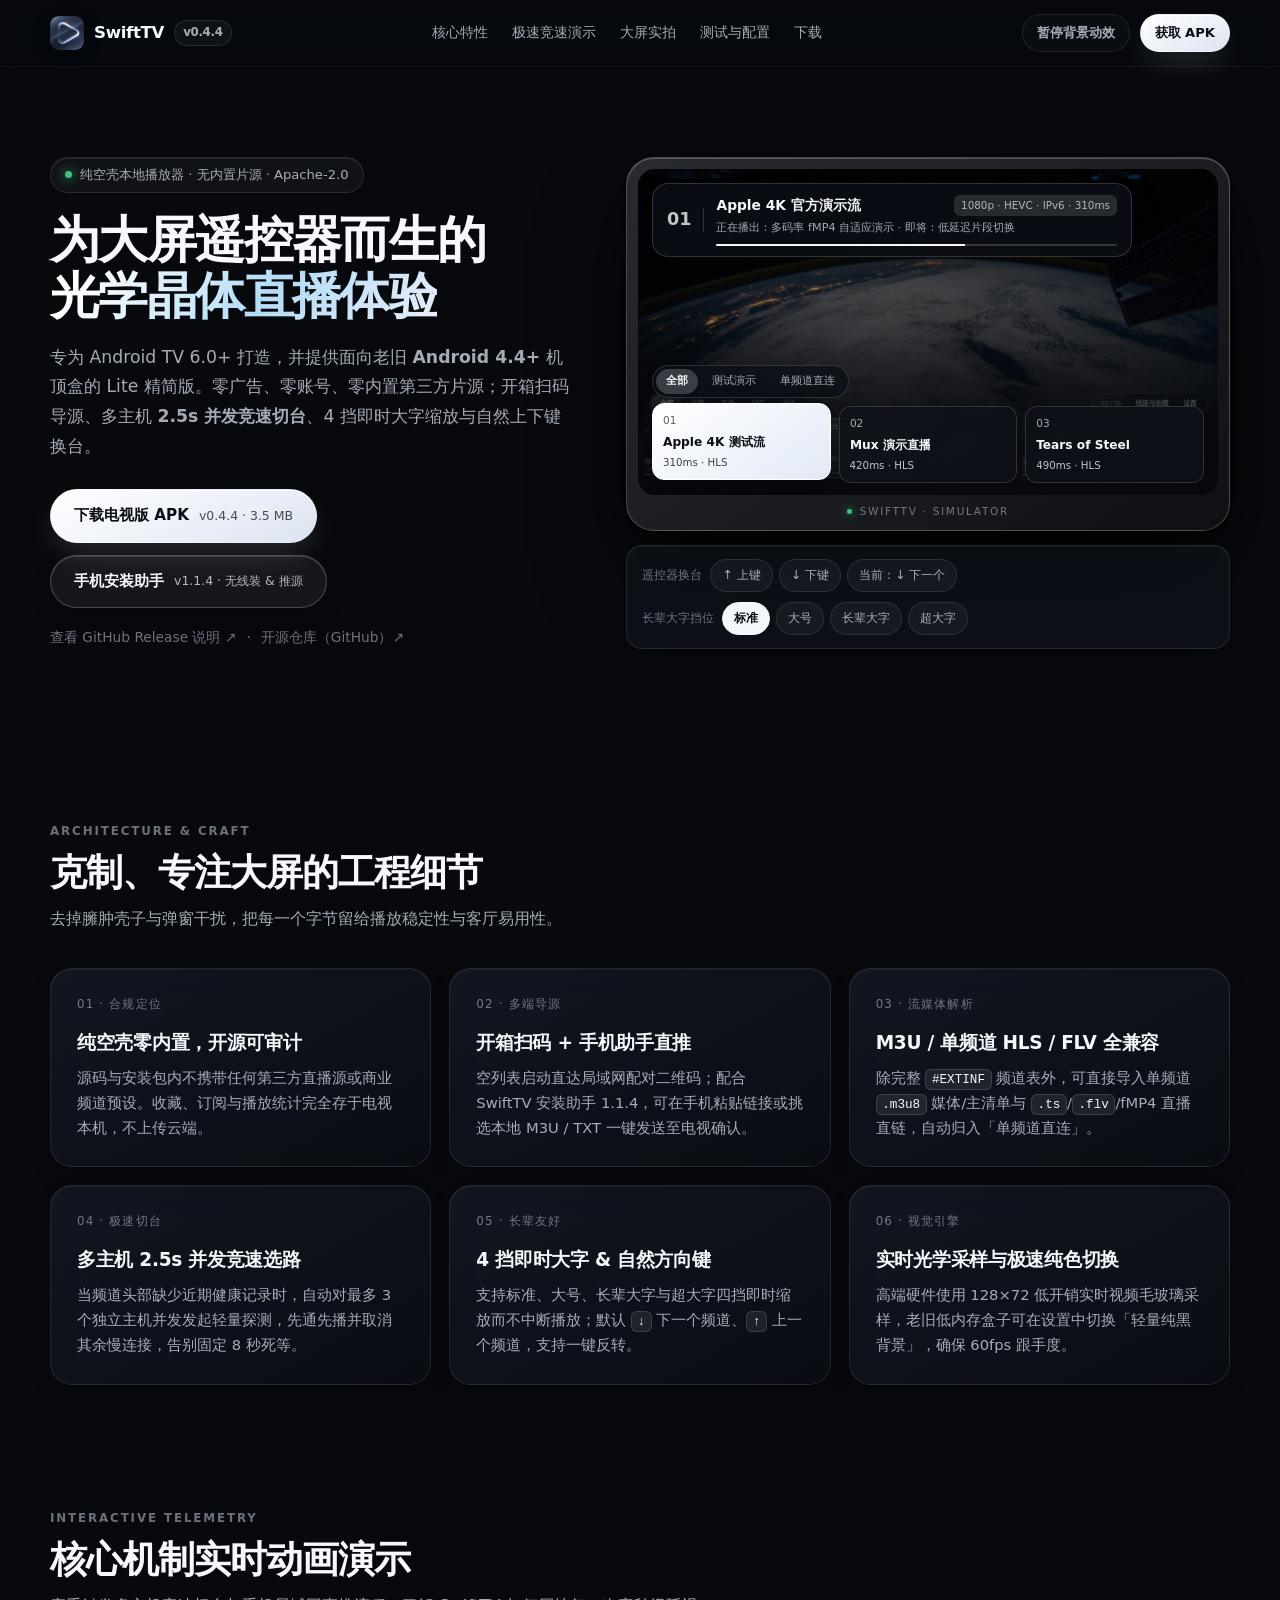
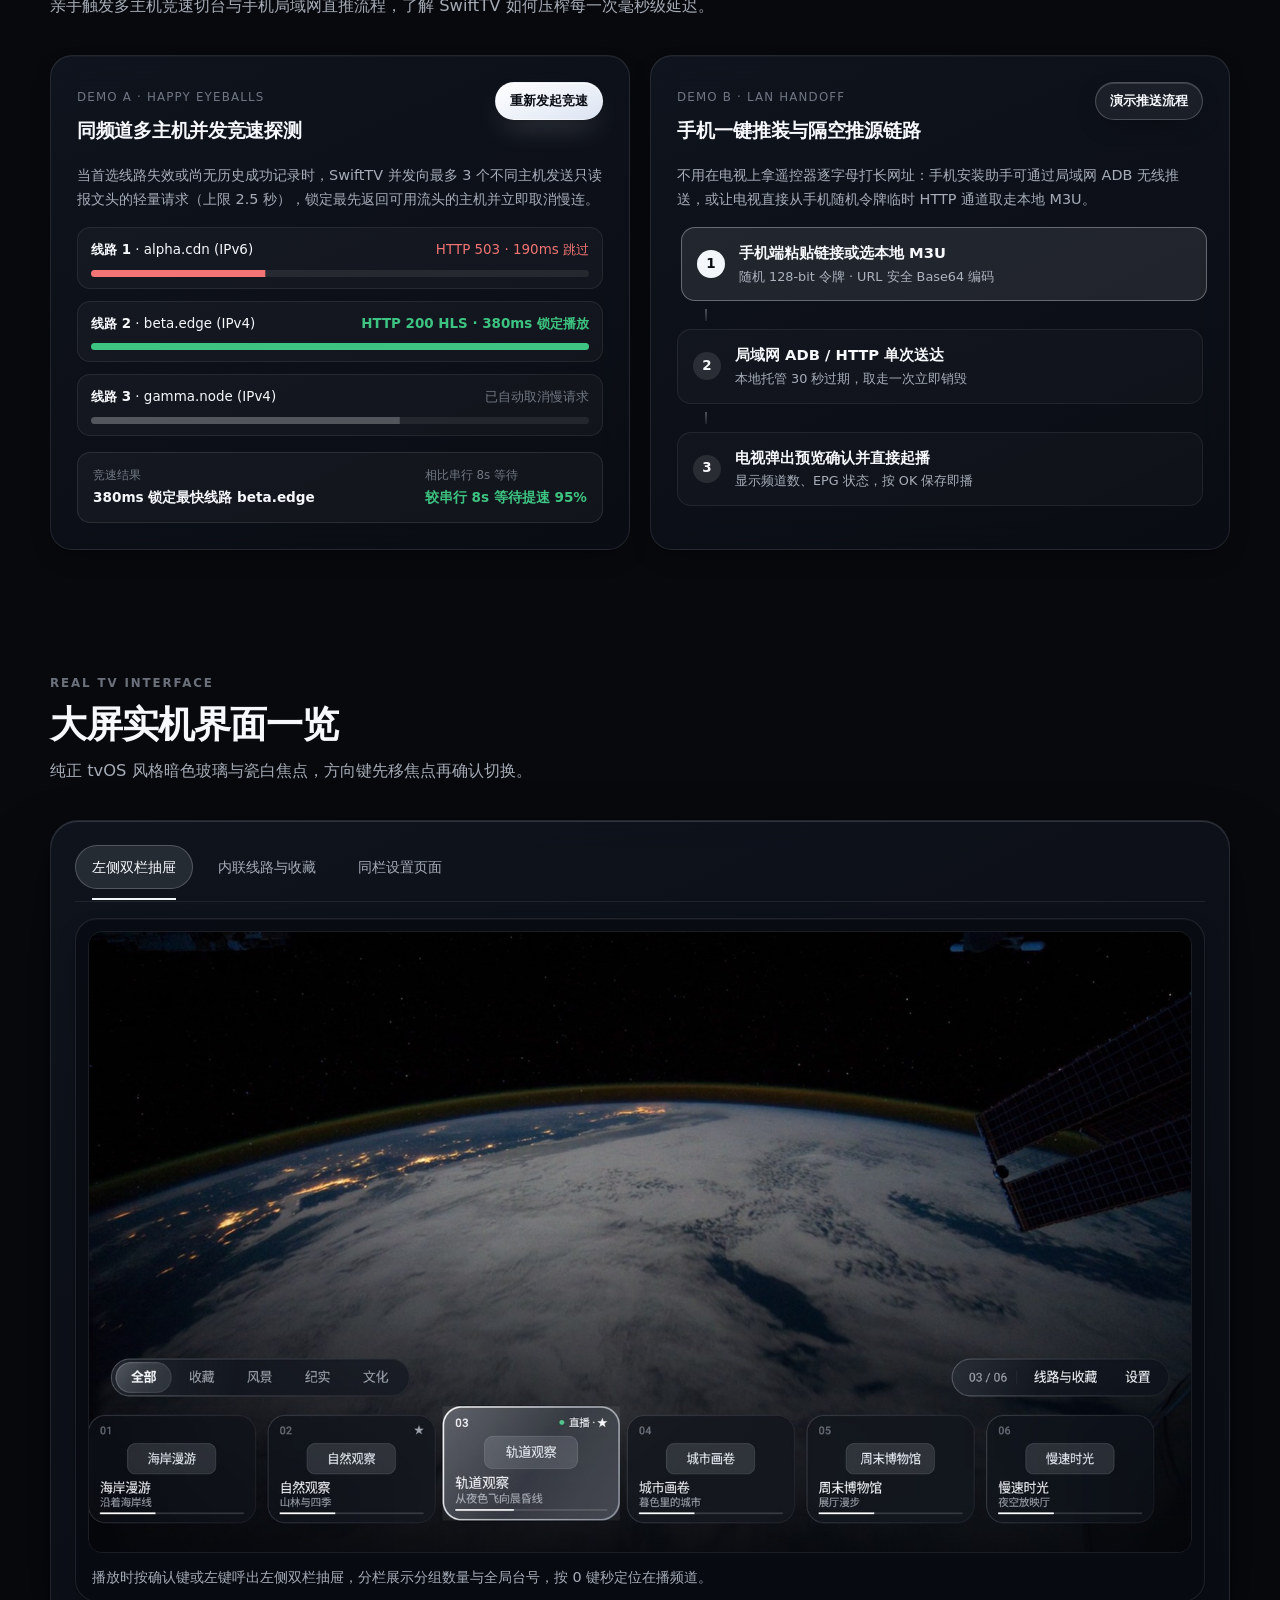
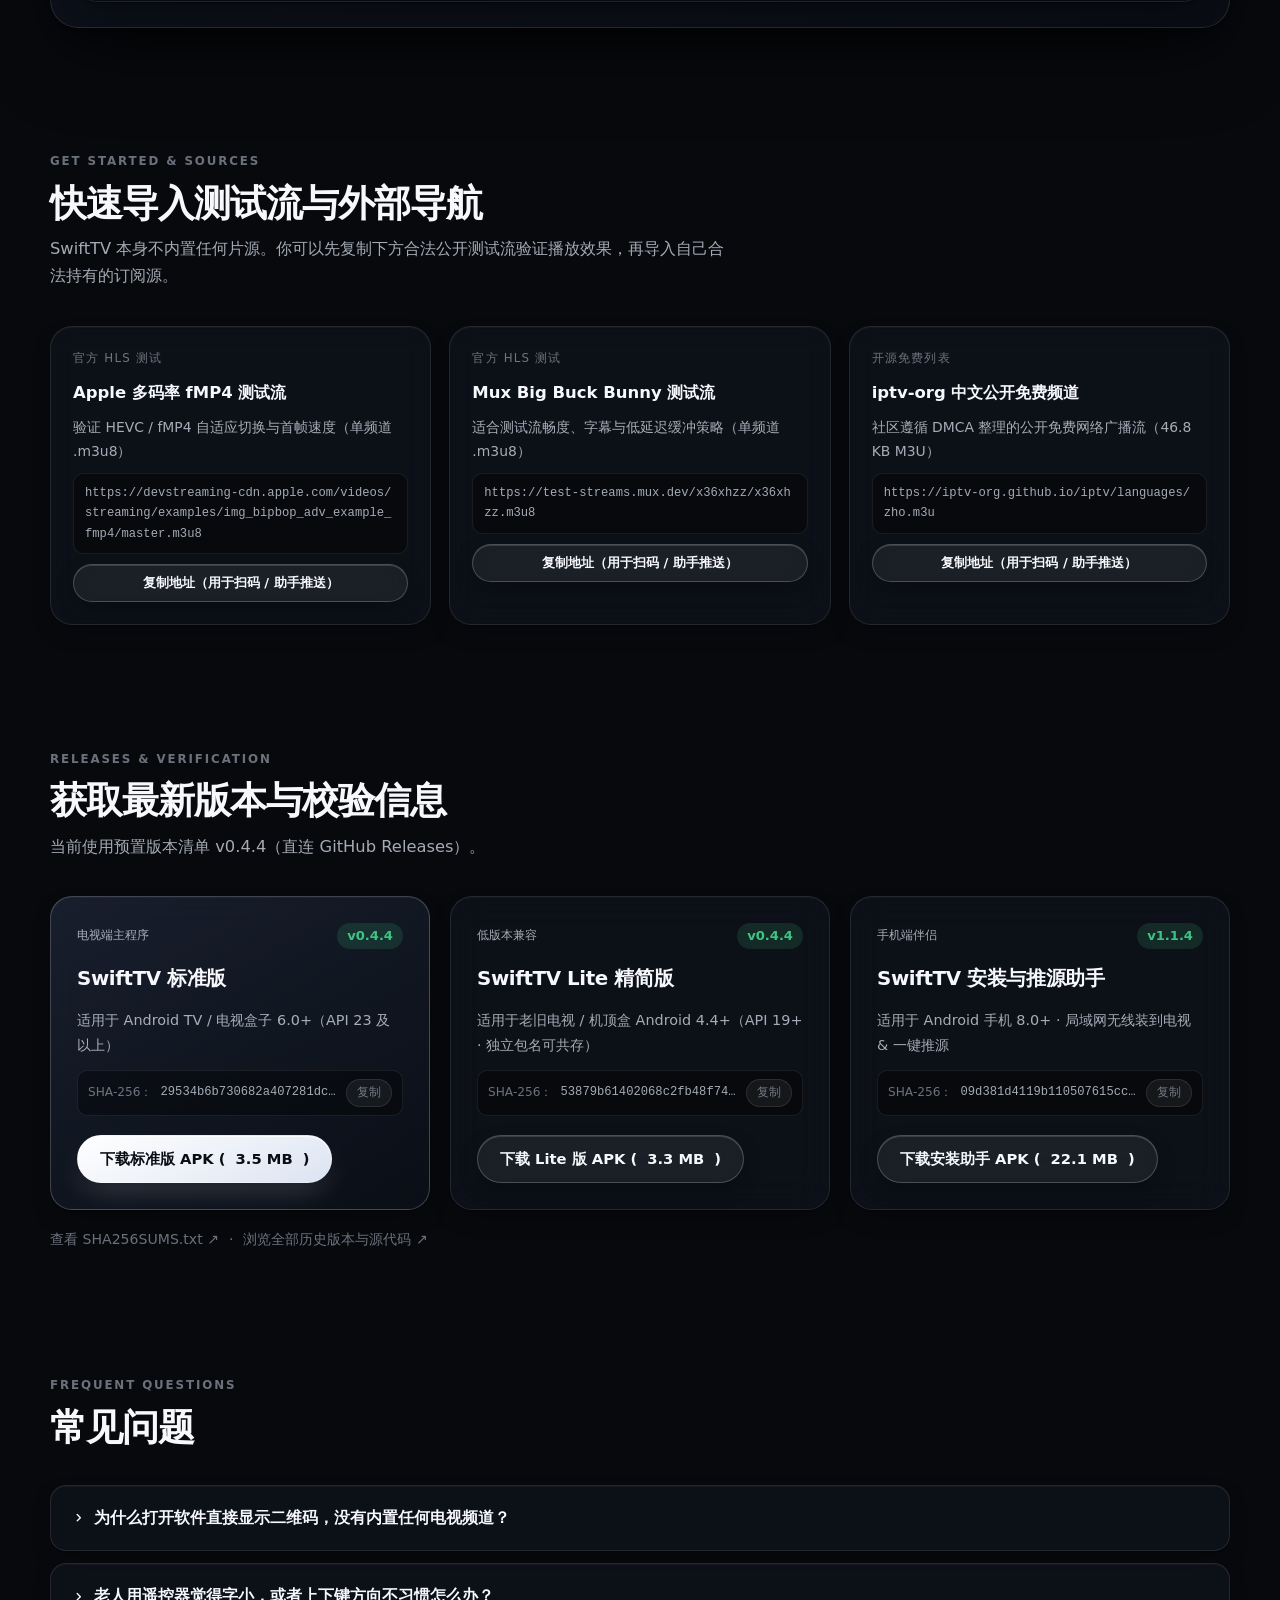
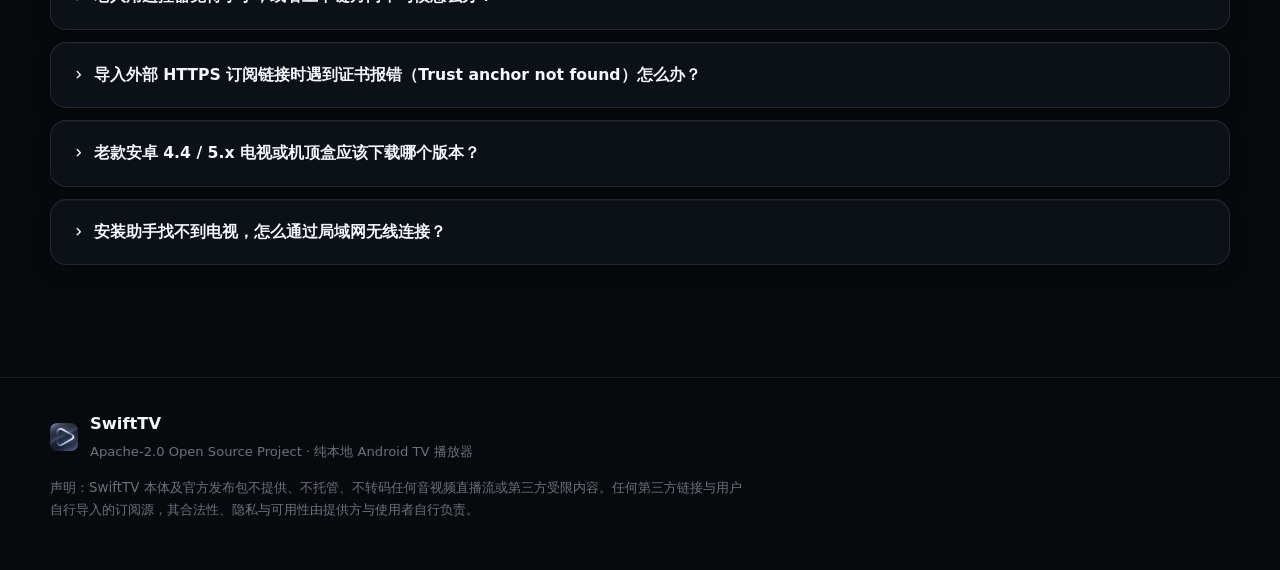
==== commit c0e73a58: "Deploy website update with SwiftTV Lite 0.4.4 download card" ====
--- a/index.html
+++ b/index.html
@@ -60,7 +60,7 @@
         </h1>
 
         <p class="hero-lead" data-stagger="2">
-          专为 Android TV 6.0+ 打造的轻量播放器。零广告、零账号、零内置第三方片源；开箱扫码导源、手机一键直推、多主机 <strong>2.5s 并发竞速切台</strong>，并内置专为长辈优化的 <strong>4 挡即时大字缩放</strong>与<strong>自然上下键换台</strong>。
+          专为 Android TV 6.0+ 打造，并提供面向老旧 <strong>Android 4.4+</strong> 机顶盒的 Lite 精简版。零广告、零账号、零内置第三方片源；开箱扫码导源、多主机 <strong>2.5s 并发竞速切台</strong>、4 挡即时大字缩放与自然上下键换台。
         </p>
 
         <div class="hero-cta" data-stagger="3">
@@ -389,7 +389,7 @@
             <span class="dl-tag" id="dlTvTag">电视端主程序</span>
             <span class="dl-ver" id="dlTvVersion">v0.4.4</span>
           </div>
-          <h3>SwiftTV Android TV 版</h3>
+          <h3>SwiftTV 标准版</h3>
           <p class="dl-req">适用于 Android TV / 电视盒子 6.0+（API 23 及以上）</p>
           <div class="dl-checksum">
             <span>SHA-256：</span>
@@ -397,11 +397,29 @@
             <button type="button" class="copy-mini" id="copyTvSha">复制</button>
           </div>
           <div class="dl-actions">
-            <a class="btn-porcelain sheen-btn magnetic" id="dlTvBtn" href="https://github.com/morangse/SwiftTV/releases/download/v0.4.4/SwiftTV-0.4.4.apk">下载 SwiftTV APK (<span id="dlTvSize">3.5 MB</span>)</a>
-          </div>
-        </div>
-
-        <div class="download-card spotlight-surface" data-reveal style="--reveal-delay: 90ms">
+            <a class="btn-porcelain sheen-btn magnetic" id="dlTvBtn" href="https://github.com/morangse/SwiftTV/releases/download/v0.4.4/SwiftTV-0.4.4.apk">下载标准版 APK (<span id="dlTvSize">3.5 MB</span>)</a>
+          </div>
+        </div>
+
+        <div class="download-card spotlight-surface" data-reveal style="--reveal-delay: 60ms">
+          <div class="spotlight-layer" aria-hidden="true"></div>
+          <div class="dl-head">
+            <span class="dl-tag">低版本兼容</span>
+            <span class="dl-ver" id="dlLiteVersion">v0.4.4</span>
+          </div>
+          <h3>SwiftTV Lite 精简版</h3>
+          <p class="dl-req">适用于老旧电视 / 机顶盒 Android 4.4+（API 19+ · 独立包名可共存）</p>
+          <div class="dl-checksum">
+            <span>SHA-256：</span>
+            <code id="dlLiteSha">53879b61402068c2fb48f749c6afc7a2fe332b4eb41f211162979e201adc7b</code>
+            <button type="button" class="copy-mini" id="copyLiteSha">复制</button>
+          </div>
+          <div class="dl-actions">
+            <a class="btn-crystal magnetic" id="dlLiteBtn" href="https://github.com/morangse/SwiftTV/releases/download/v0.4.4/SwiftTV-Lite-0.4.4.apk">下载 Lite 版 APK (<span id="dlLiteSize">3.3 MB</span>)</a>
+          </div>
+        </div>
+
+        <div class="download-card spotlight-surface" data-reveal style="--reveal-delay: 120ms">
           <div class="spotlight-layer" aria-hidden="true"></div>
           <div class="dl-head">
             <span class="dl-tag">手机端伴侣</span>
@@ -453,6 +471,13 @@
           <summary>导入外部 HTTPS 订阅链接时遇到证书报错（Trust anchor not found）怎么办？</summary>
           <div class="faq-body">
             这常见于年份较久的 Android 6–9 电视固件系统缺少较新的公共根证书（如 Let's Encrypt），或电视系统时间未自动同步。建议先确认电视日期时间准确，或直接在手机端下载该 <code class="inline-code">.m3u</code> 后通过配对页面的「本地 M3U 文件」上传给电视。
+          </div>
+        </details>
+
+        <details>
+          <summary>老款安卓 4.4 / 5.x 电视或机顶盒应该下载哪个版本？</summary>
+          <div class="faq-body">
+            请下载 <strong>SwiftTV Lite 精简版</strong>（最低支持 Android 4.4 / API 19）。Lite 版保留了频道抽屉、行内操作、并发竞速、超时自动重连、长辈大字与扫码导源等全部核心功能，仅舍弃了实时毛玻璃与阴影动效、改用更省内存的纯平面渲染和 <code class="inline-code">SurfaceView</code> 输出，并使用独立包名 <code class="inline-code">app.swifttv.player.lite</code>，可与标准版共存安装。
           </div>
         </details>
 
--- a/assets/style.css
+++ b/assets/style.css
@@ -1433,8 +1433,12 @@
 /* Downloads */
 .download-grid {
   display: grid;
-  grid-template-columns: repeat(2, minmax(0, 1fr));
+  grid-template-columns: repeat(3, minmax(0, 1fr));
   gap: 20px;
+}
+
+.download-card .dl-actions {
+  margin-top: auto;
 }
 
 .download-card {
@@ -1705,7 +1709,13 @@
   transform: translate(-50%, 0) scale(1);
 }
 
-/* Responsive (< 980px & < 768px Mobile Polish) */
+/* Responsive (< 1080px, < 980px & < 768px Mobile Polish) */
+@media (max-width: 1080px) {
+  .download-grid {
+    grid-template-columns: 1fr;
+  }
+}
+
 @media (max-width: 980px) {
   .hero {
     grid-template-columns: 1fr;
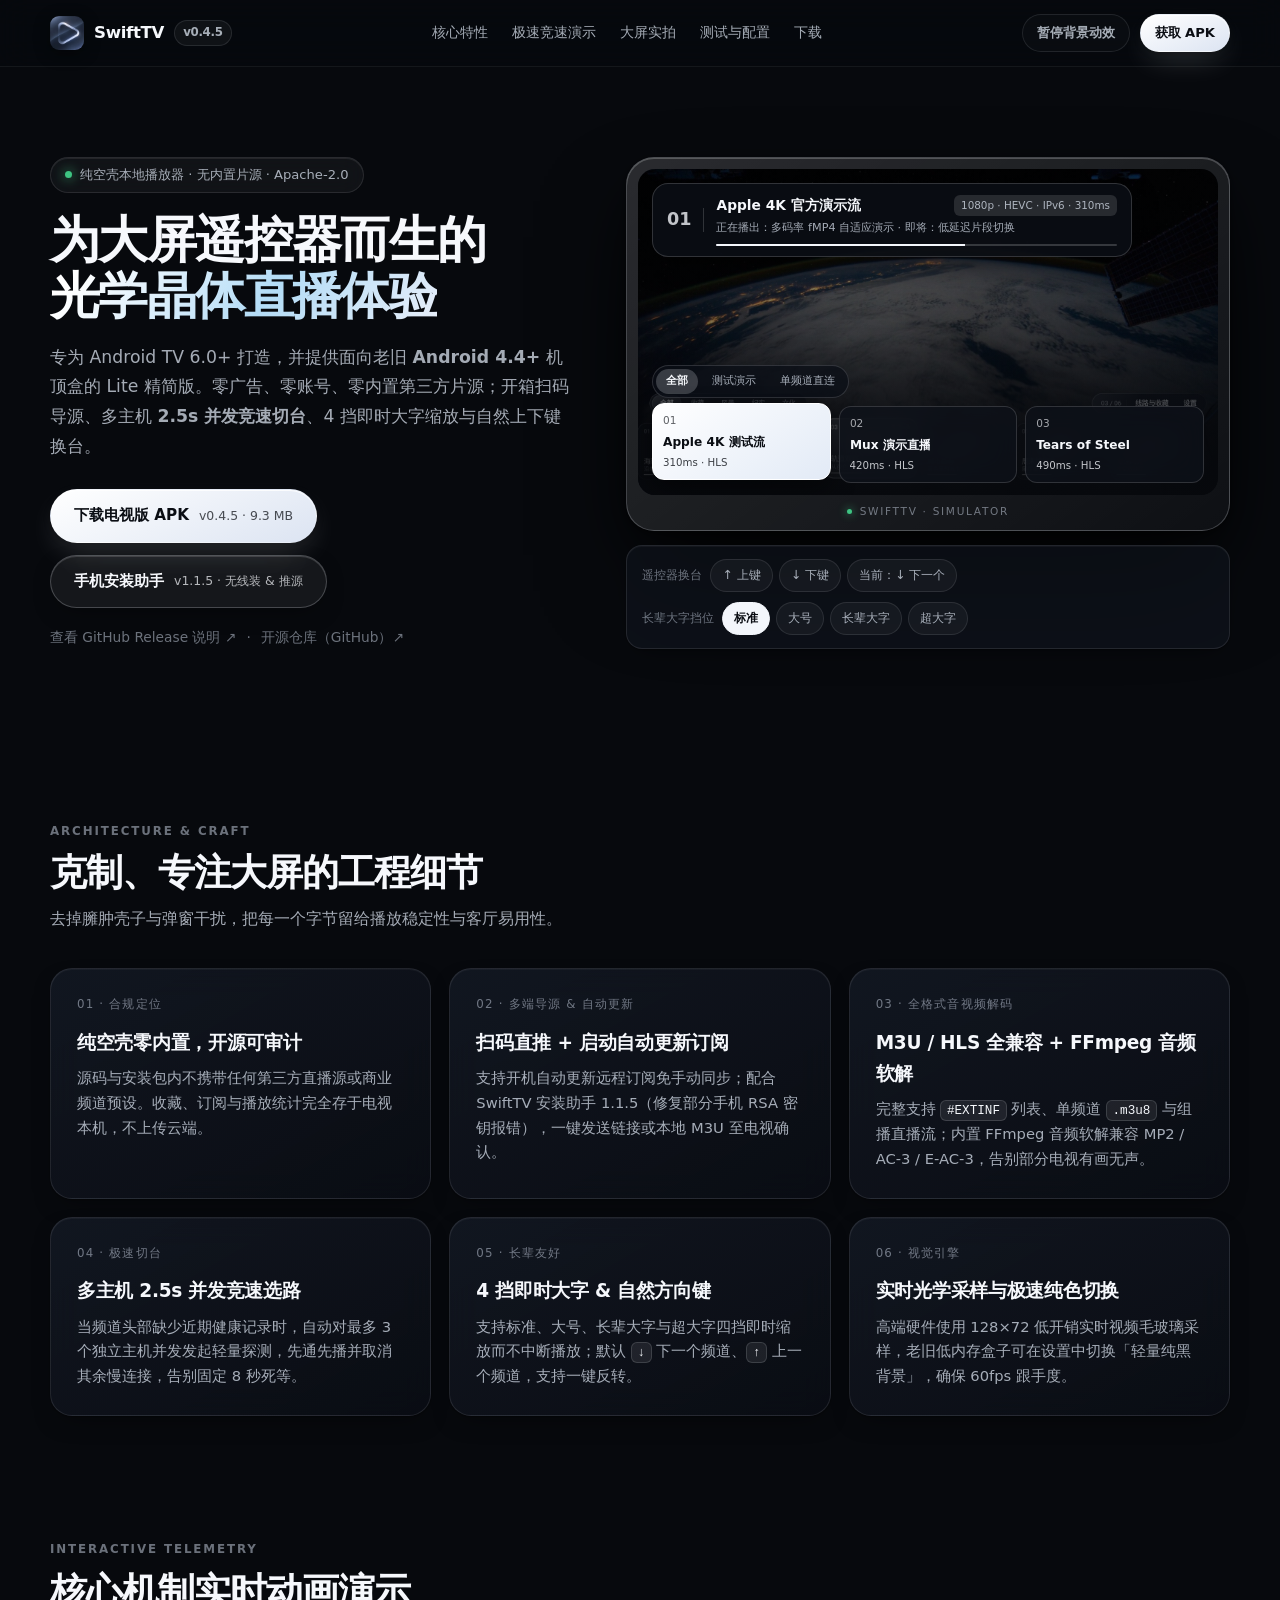
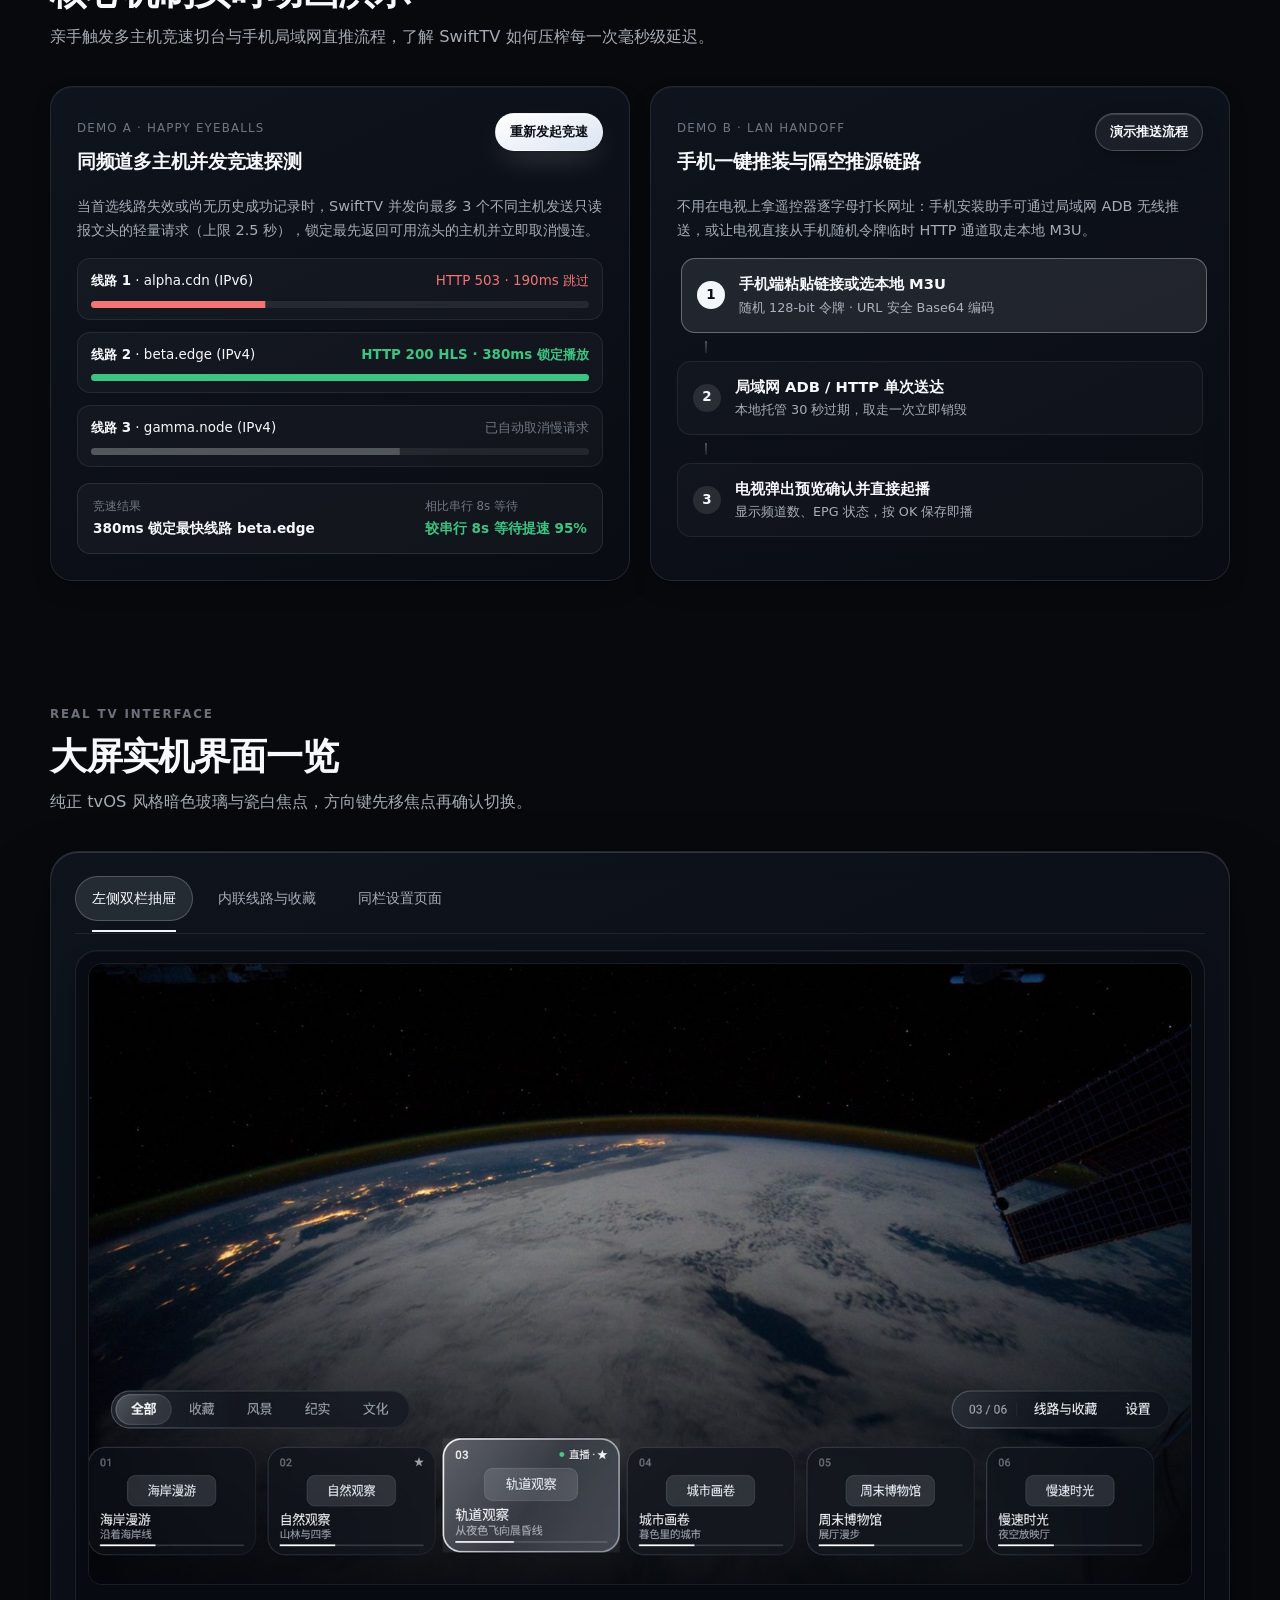
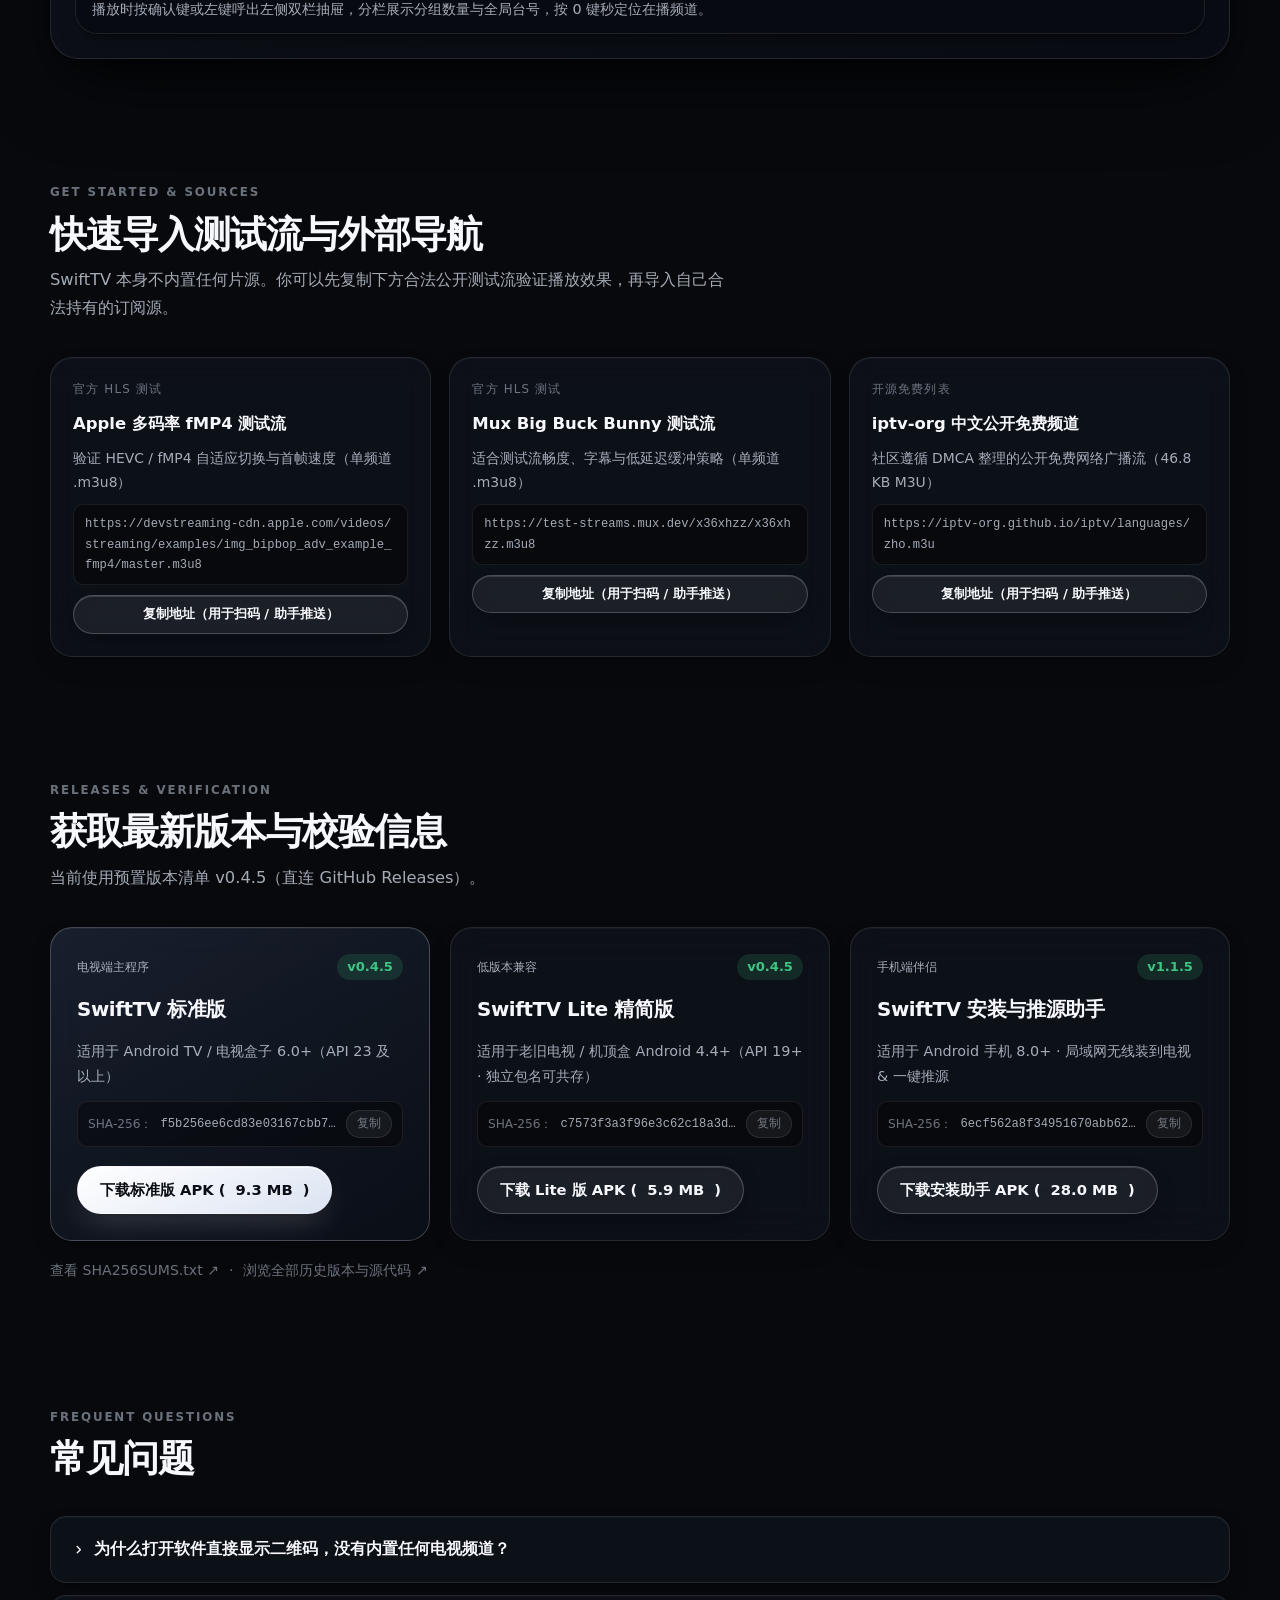
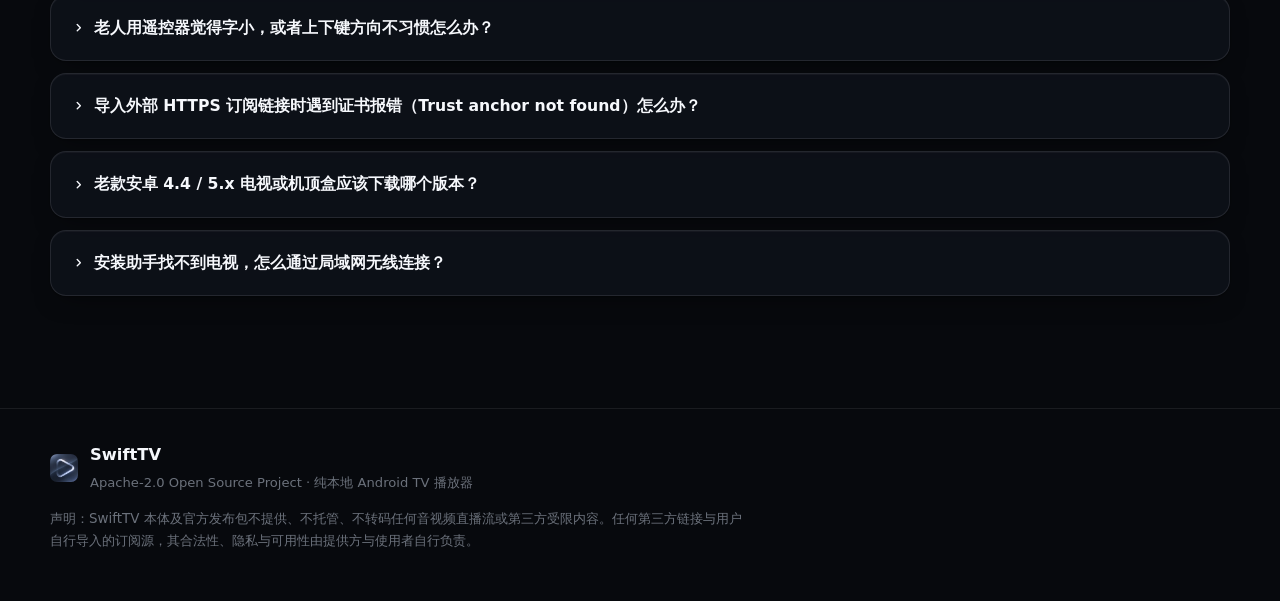
==== commit 05829cad: "Update SwiftTV website for v0.4.5 & Installer 1.1.5" ====
--- a/index.html
+++ b/index.html
@@ -27,7 +27,7 @@
       <a class="brand" href="#top" aria-label="SwiftTV 首页">
         <img class="brand-logo" src="assets/img/logo.png" width="34" height="34" alt="SwiftTV 标志">
         <span class="brand-name">SwiftTV</span>
-        <span class="brand-tag" id="navVersionTag">v0.4.4</span>
+        <span class="brand-tag" id="navVersionTag">v0.4.5</span>
       </a>
 
       <nav class="nav-links" aria-label="主导航">
@@ -64,18 +64,18 @@
         </p>
 
         <div class="hero-cta" data-stagger="3">
-          <a class="btn-porcelain btn-lg sheen-btn magnetic" id="heroTvDownload" href="https://github.com/morangse/SwiftTV/releases/download/v0.4.4/SwiftTV-0.4.4.apk">
+          <a class="btn-porcelain btn-lg sheen-btn magnetic" id="heroTvDownload" href="https://github.com/morangse/SwiftTV/releases/download/v0.4.5/SwiftTV-0.4.5.apk">
             <span>下载电视版 APK</span>
-            <span class="btn-meta" id="heroTvMeta">v0.4.4 · 3.5 MB</span>
+            <span class="btn-meta" id="heroTvMeta">v0.4.5 · 9.3 MB</span>
           </a>
-          <a class="btn-crystal btn-lg magnetic" id="heroInstallerDownload" href="https://github.com/morangse/SwiftTV/releases/download/v0.4.4/SwiftTV-Installer-1.1.4.apk">
+          <a class="btn-crystal btn-lg magnetic" id="heroInstallerDownload" href="https://github.com/morangse/SwiftTV/releases/download/v0.4.5/SwiftTV-Installer-1.1.5.apk">
             <span>手机安装助手</span>
-            <span class="btn-meta" id="heroInstallerMeta">v1.1.4 · 无线装 &amp; 推源</span>
+            <span class="btn-meta" id="heroInstallerMeta">v1.1.5 · 无线装 &amp; 推源</span>
           </a>
         </div>
 
         <div class="hero-meta-links" data-stagger="4">
-          <a id="heroReleaseLink" href="https://github.com/morangse/SwiftTV/releases/tag/v0.4.4" target="_blank" rel="noopener noreferrer">查看 GitHub Release 说明 ↗</a>
+          <a id="heroReleaseLink" href="https://github.com/morangse/SwiftTV/releases/tag/v0.4.5" target="_blank" rel="noopener noreferrer">查看 GitHub Release 说明 ↗</a>
           <span aria-hidden="true">·</span>
           <a href="https://github.com/morangse/SwiftTV" target="_blank" rel="noopener noreferrer">开源仓库（GitHub）↗</a>
         </div>
@@ -186,16 +186,16 @@
 
         <article class="bento-card spotlight-surface" data-reveal style="--reveal-delay: 60ms">
           <div class="spotlight-layer" aria-hidden="true"></div>
-          <div class="card-index">02 · 多端导源</div>
-          <h3>开箱扫码 + 手机助手直推</h3>
-          <p>空列表启动直达局域网配对二维码；配合 SwiftTV 安装助手 1.1.4，可在手机粘贴链接或挑选本地 M3U / TXT 一键发送至电视确认。</p>
+          <div class="card-index">02 · 多端导源 &amp; 自动更新</div>
+          <h3>扫码直推 + 启动自动更新订阅</h3>
+          <p>支持开机自动更新远程订阅免手动同步；配合 SwiftTV 安装助手 1.1.5（修复部分手机 RSA 密钥报错），一键发送链接或本地 M3U 至电视确认。</p>
         </article>
 
         <article class="bento-card spotlight-surface" data-reveal style="--reveal-delay: 120ms">
           <div class="spotlight-layer" aria-hidden="true"></div>
-          <div class="card-index">03 · 流媒体解析</div>
-          <h3>M3U / 单频道 HLS / FLV 全兼容</h3>
-          <p>除完整 <code class="inline-code">#EXTINF</code> 频道表外，可直接导入单频道 <code class="inline-code">.m3u8</code> 媒体/主清单与 <code class="inline-code">.ts</code>/<code class="inline-code">.flv</code>/fMP4 直播直链，自动归入「单频道直连」。</p>
+          <div class="card-index">03 · 全格式音视频解码</div>
+          <h3>M3U / HLS 全兼容 + FFmpeg 音频软解</h3>
+          <p>完整支持 <code class="inline-code">#EXTINF</code> 列表、单频道 <code class="inline-code">.m3u8</code> 与组播直播流；内置 FFmpeg 音频软解兼容 MP2 / AC-3 / E-AC-3，告别部分电视有画无声。</p>
         </article>
 
         <article class="bento-card spotlight-surface" data-reveal style="--reveal-delay: 180ms">
@@ -387,17 +387,17 @@
           <div class="spotlight-layer" aria-hidden="true"></div>
           <div class="dl-head">
             <span class="dl-tag" id="dlTvTag">电视端主程序</span>
-            <span class="dl-ver" id="dlTvVersion">v0.4.4</span>
+            <span class="dl-ver" id="dlTvVersion">v0.4.5</span>
           </div>
           <h3>SwiftTV 标准版</h3>
           <p class="dl-req">适用于 Android TV / 电视盒子 6.0+（API 23 及以上）</p>
           <div class="dl-checksum">
             <span>SHA-256：</span>
-            <code id="dlTvSha">29534b6b730682a407281dcf6ec5fb7d1c0c90cec5822b8b23713b01b2d71c29</code>
+            <code id="dlTvSha">f5b256ee6cd83e03167cbb790620a48484f7a757a43a14fb0709d50ece7e1fc1</code>
             <button type="button" class="copy-mini" id="copyTvSha">复制</button>
           </div>
           <div class="dl-actions">
-            <a class="btn-porcelain sheen-btn magnetic" id="dlTvBtn" href="https://github.com/morangse/SwiftTV/releases/download/v0.4.4/SwiftTV-0.4.4.apk">下载标准版 APK (<span id="dlTvSize">3.5 MB</span>)</a>
+            <a class="btn-porcelain sheen-btn magnetic" id="dlTvBtn" href="https://github.com/morangse/SwiftTV/releases/download/v0.4.5/SwiftTV-0.4.5.apk">下载标准版 APK (<span id="dlTvSize">9.3 MB</span>)</a>
           </div>
         </div>
 
@@ -405,17 +405,17 @@
           <div class="spotlight-layer" aria-hidden="true"></div>
           <div class="dl-head">
             <span class="dl-tag">低版本兼容</span>
-            <span class="dl-ver" id="dlLiteVersion">v0.4.4</span>
+            <span class="dl-ver" id="dlLiteVersion">v0.4.5</span>
           </div>
           <h3>SwiftTV Lite 精简版</h3>
           <p class="dl-req">适用于老旧电视 / 机顶盒 Android 4.4+（API 19+ · 独立包名可共存）</p>
           <div class="dl-checksum">
             <span>SHA-256：</span>
-            <code id="dlLiteSha">53879b61402068c2fb48f749c6afc7a2fe332b4eb41f211162979e201adc7b</code>
+            <code id="dlLiteSha">c7573f3a3f96e3c62c18a3dd7bc64334e9d38f98048a6e2344763ca7b70c3a8d</code>
             <button type="button" class="copy-mini" id="copyLiteSha">复制</button>
           </div>
           <div class="dl-actions">
-            <a class="btn-crystal magnetic" id="dlLiteBtn" href="https://github.com/morangse/SwiftTV/releases/download/v0.4.4/SwiftTV-Lite-0.4.4.apk">下载 Lite 版 APK (<span id="dlLiteSize">3.3 MB</span>)</a>
+            <a class="btn-crystal magnetic" id="dlLiteBtn" href="https://github.com/morangse/SwiftTV/releases/download/v0.4.5/SwiftTV-Lite-0.4.5.apk">下载 Lite 版 APK (<span id="dlLiteSize">5.9 MB</span>)</a>
           </div>
         </div>
 
@@ -423,23 +423,23 @@
           <div class="spotlight-layer" aria-hidden="true"></div>
           <div class="dl-head">
             <span class="dl-tag">手机端伴侣</span>
-            <span class="dl-ver" id="dlInstVersion">v1.1.4</span>
+            <span class="dl-ver" id="dlInstVersion">v1.1.5</span>
           </div>
           <h3>SwiftTV 安装与推源助手</h3>
           <p class="dl-req">适用于 Android 手机 8.0+ · 局域网无线装到电视 &amp; 一键推源</p>
           <div class="dl-checksum">
             <span>SHA-256：</span>
-            <code id="dlInstSha">09d381d4119b110507615cca0f84cfa61ec97ef8e020faa38fbb8ddd27d71a6e</code>
+            <code id="dlInstSha">6ecf562a8f34951670abb621a2ee30d6639ddf8b307c256ac53bd2fc3358f513</code>
             <button type="button" class="copy-mini" id="copyInstSha">复制</button>
           </div>
           <div class="dl-actions">
-            <a class="btn-crystal magnetic" id="dlInstBtn" href="https://github.com/morangse/SwiftTV/releases/download/v0.4.4/SwiftTV-Installer-1.1.4.apk">下载安装助手 APK (<span id="dlInstSize">22.1 MB</span>)</a>
+            <a class="btn-crystal magnetic" id="dlInstBtn" href="https://github.com/morangse/SwiftTV/releases/download/v0.4.5/SwiftTV-Installer-1.1.5.apk">下载安装助手 APK (<span id="dlInstSize">28.0 MB</span>)</a>
           </div>
         </div>
       </div>
 
       <div class="checksum-bar" data-reveal>
-        <a id="dlChecksumsLink" href="https://github.com/morangse/SwiftTV/releases/download/v0.4.4/SHA256SUMS.txt" target="_blank" rel="noopener noreferrer">查看 SHA256SUMS.txt ↗</a>
+        <a id="dlChecksumsLink" href="https://github.com/morangse/SwiftTV/releases/download/v0.4.5/SHA256SUMS.txt" target="_blank" rel="noopener noreferrer">查看 SHA256SUMS.txt ↗</a>
         <span aria-hidden="true">·</span>
         <a id="dlAllReleasesLink" href="https://github.com/morangse/SwiftTV/releases" target="_blank" rel="noopener noreferrer">浏览全部历史版本与源代码 ↗</a>
       </div>
